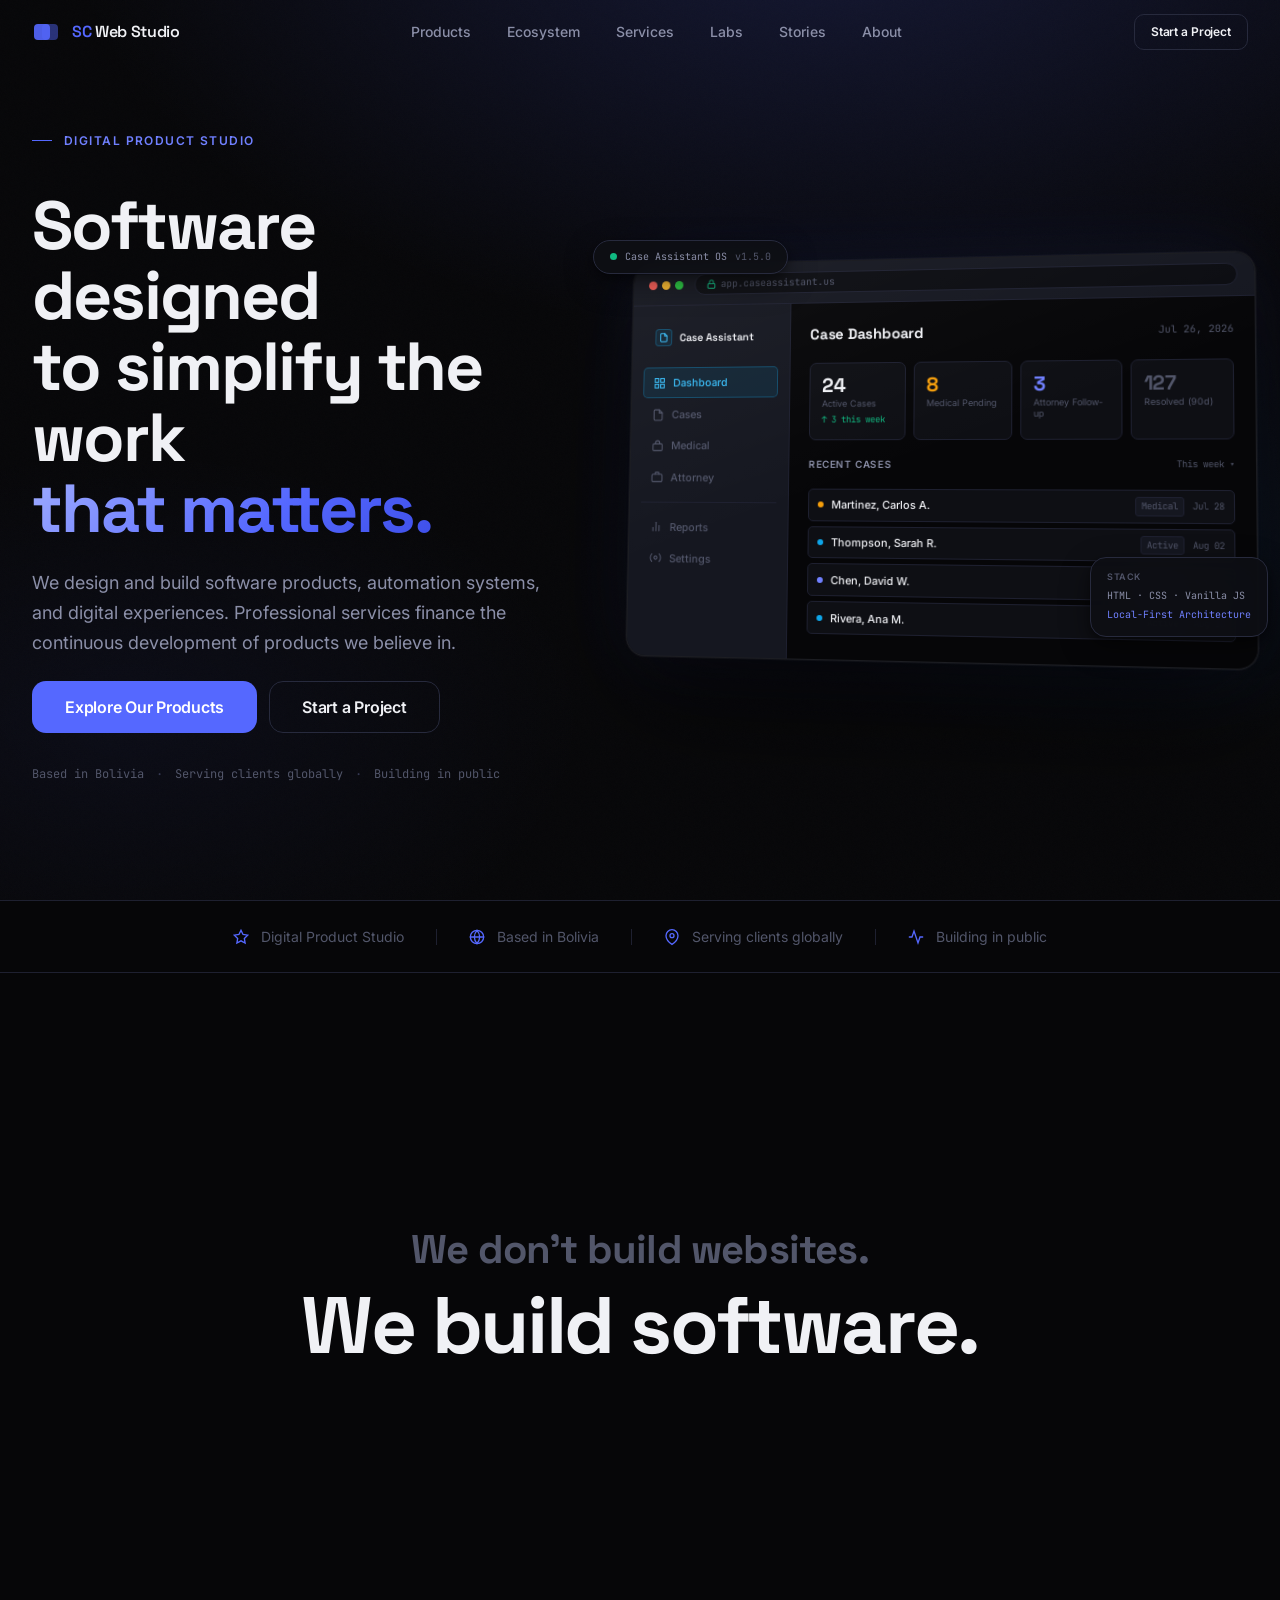
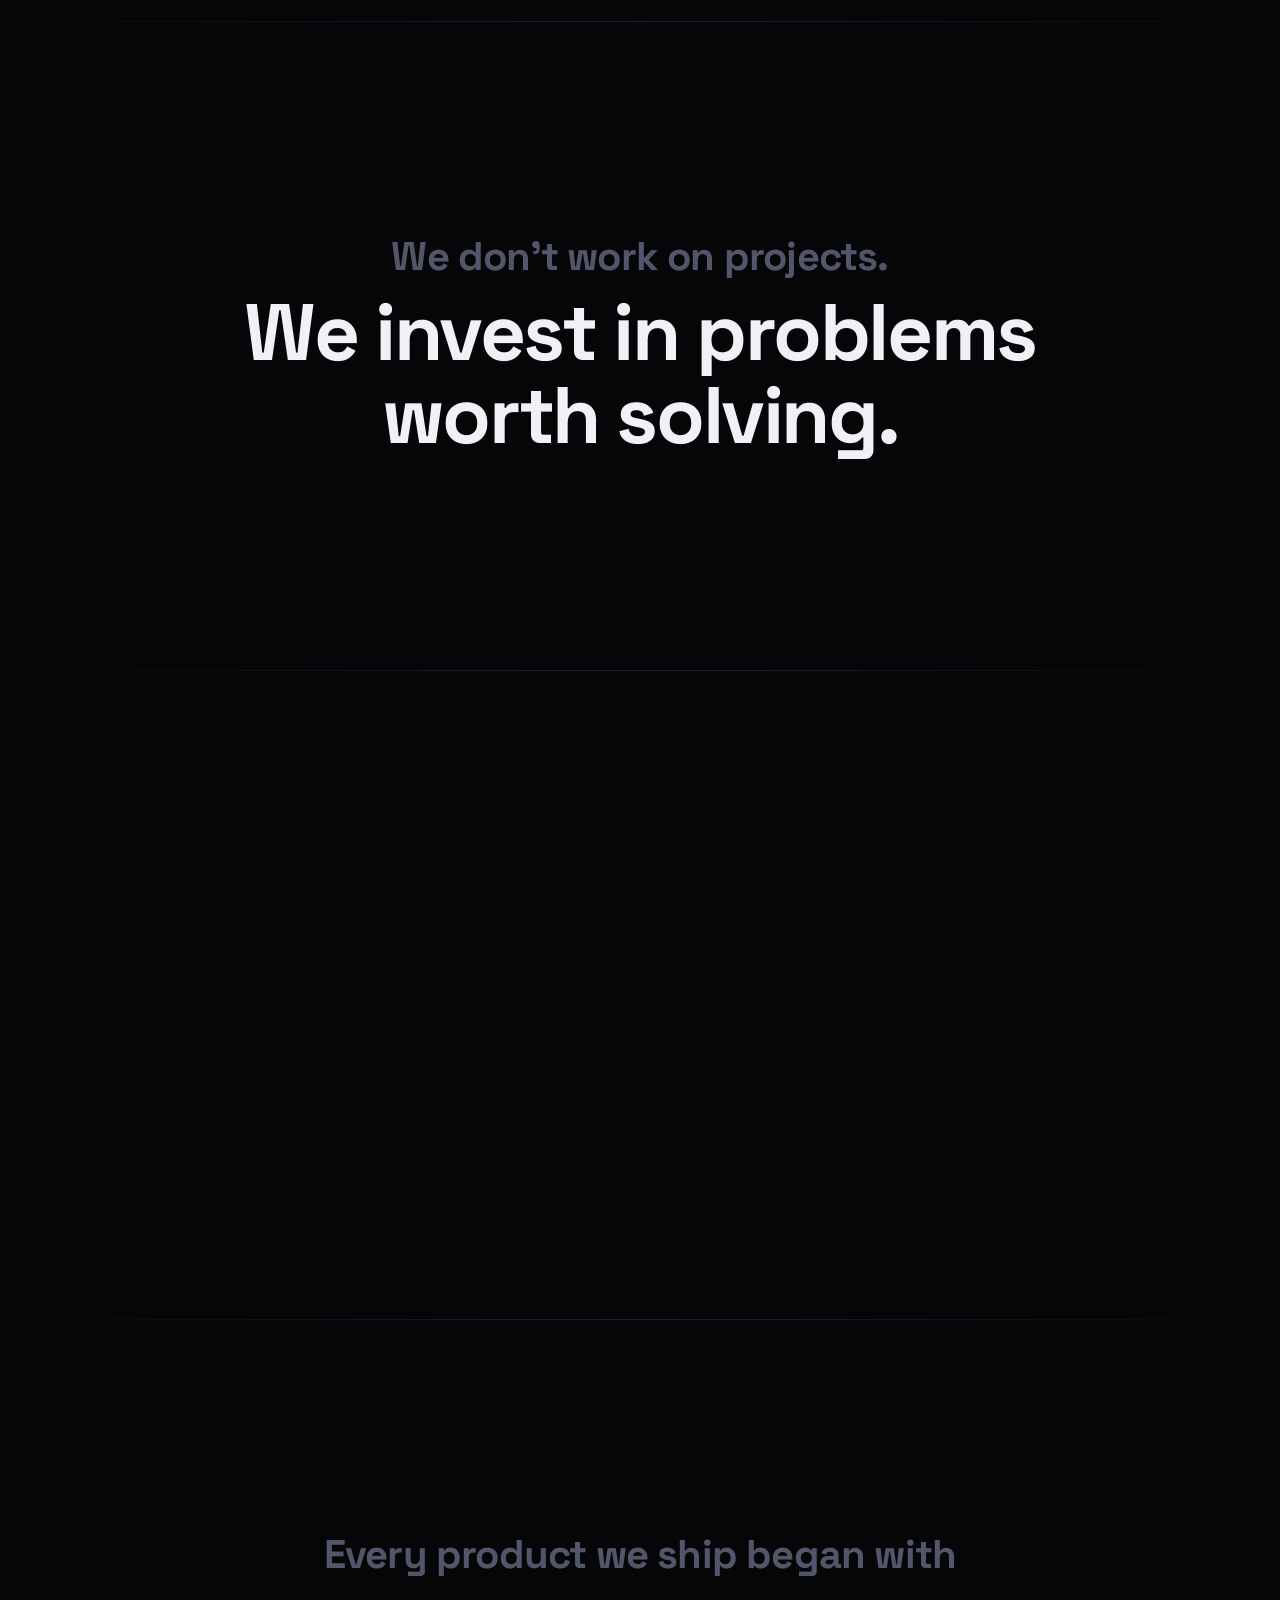
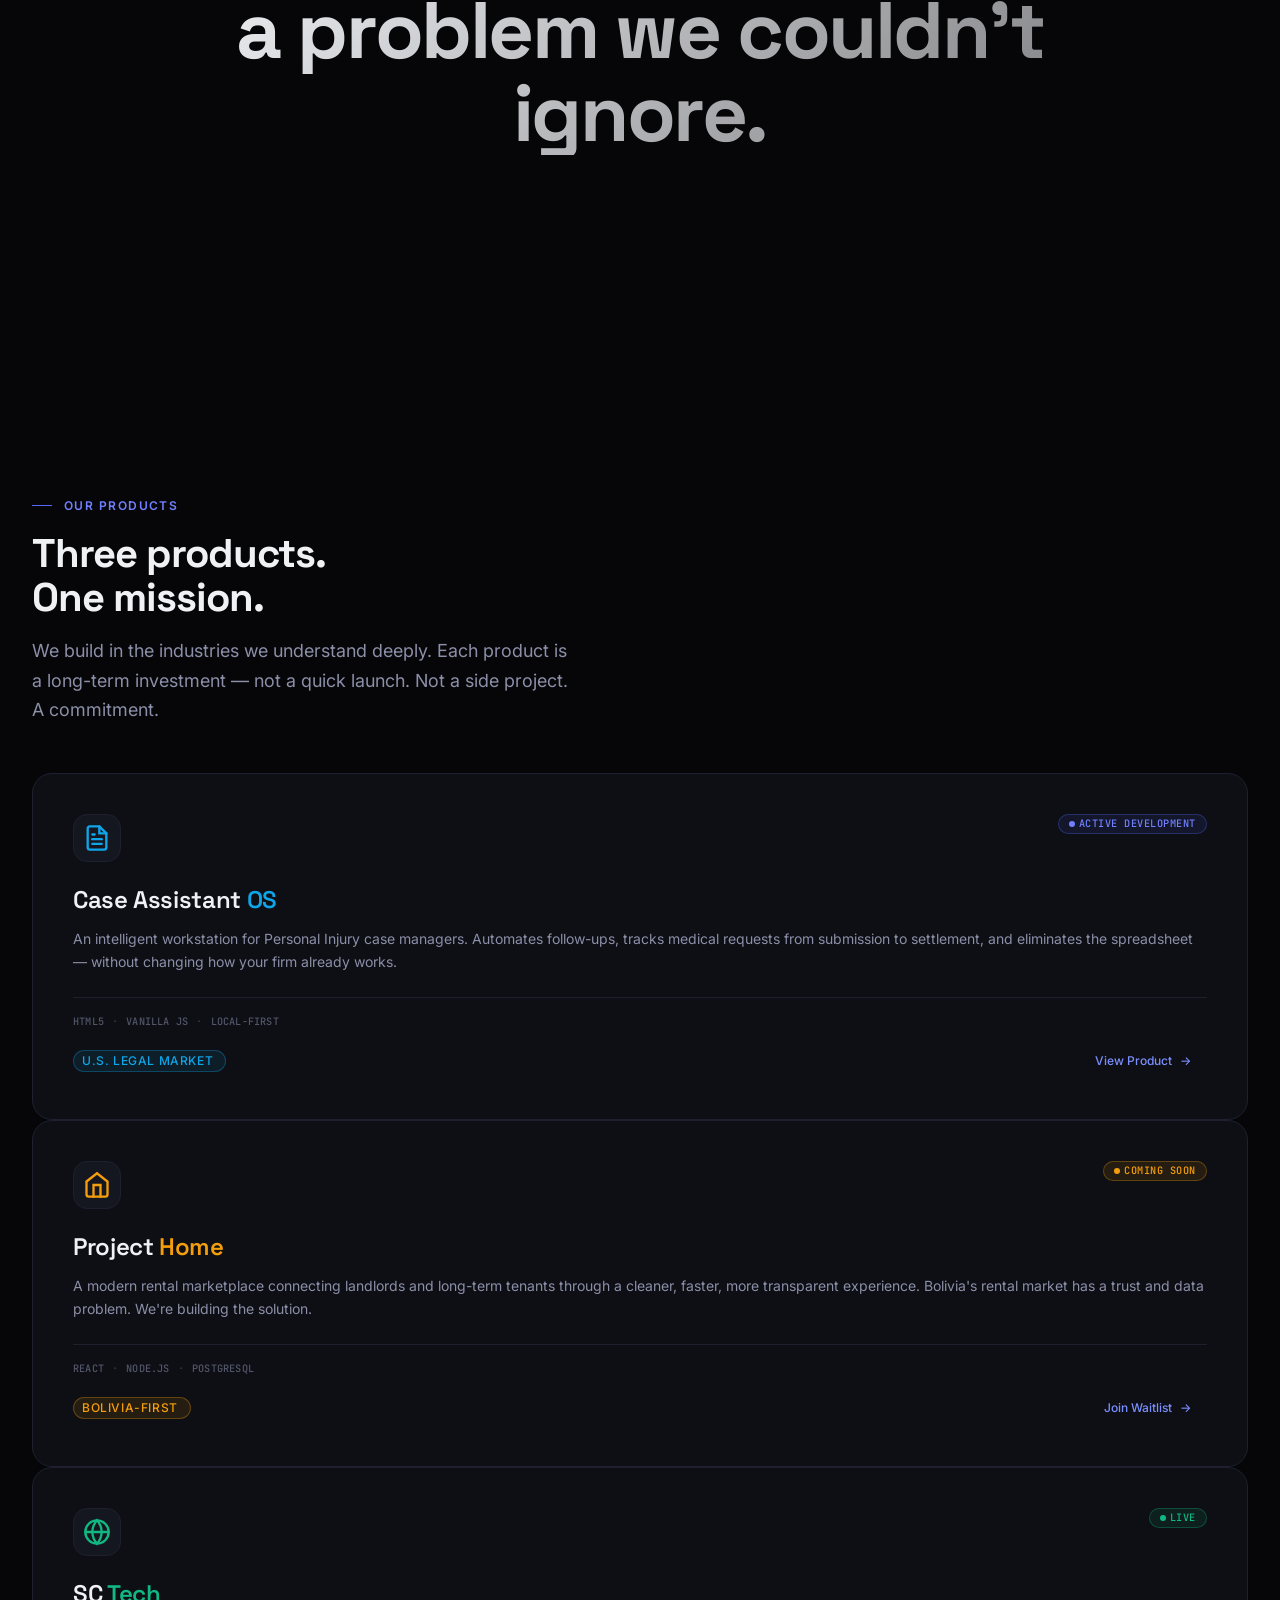
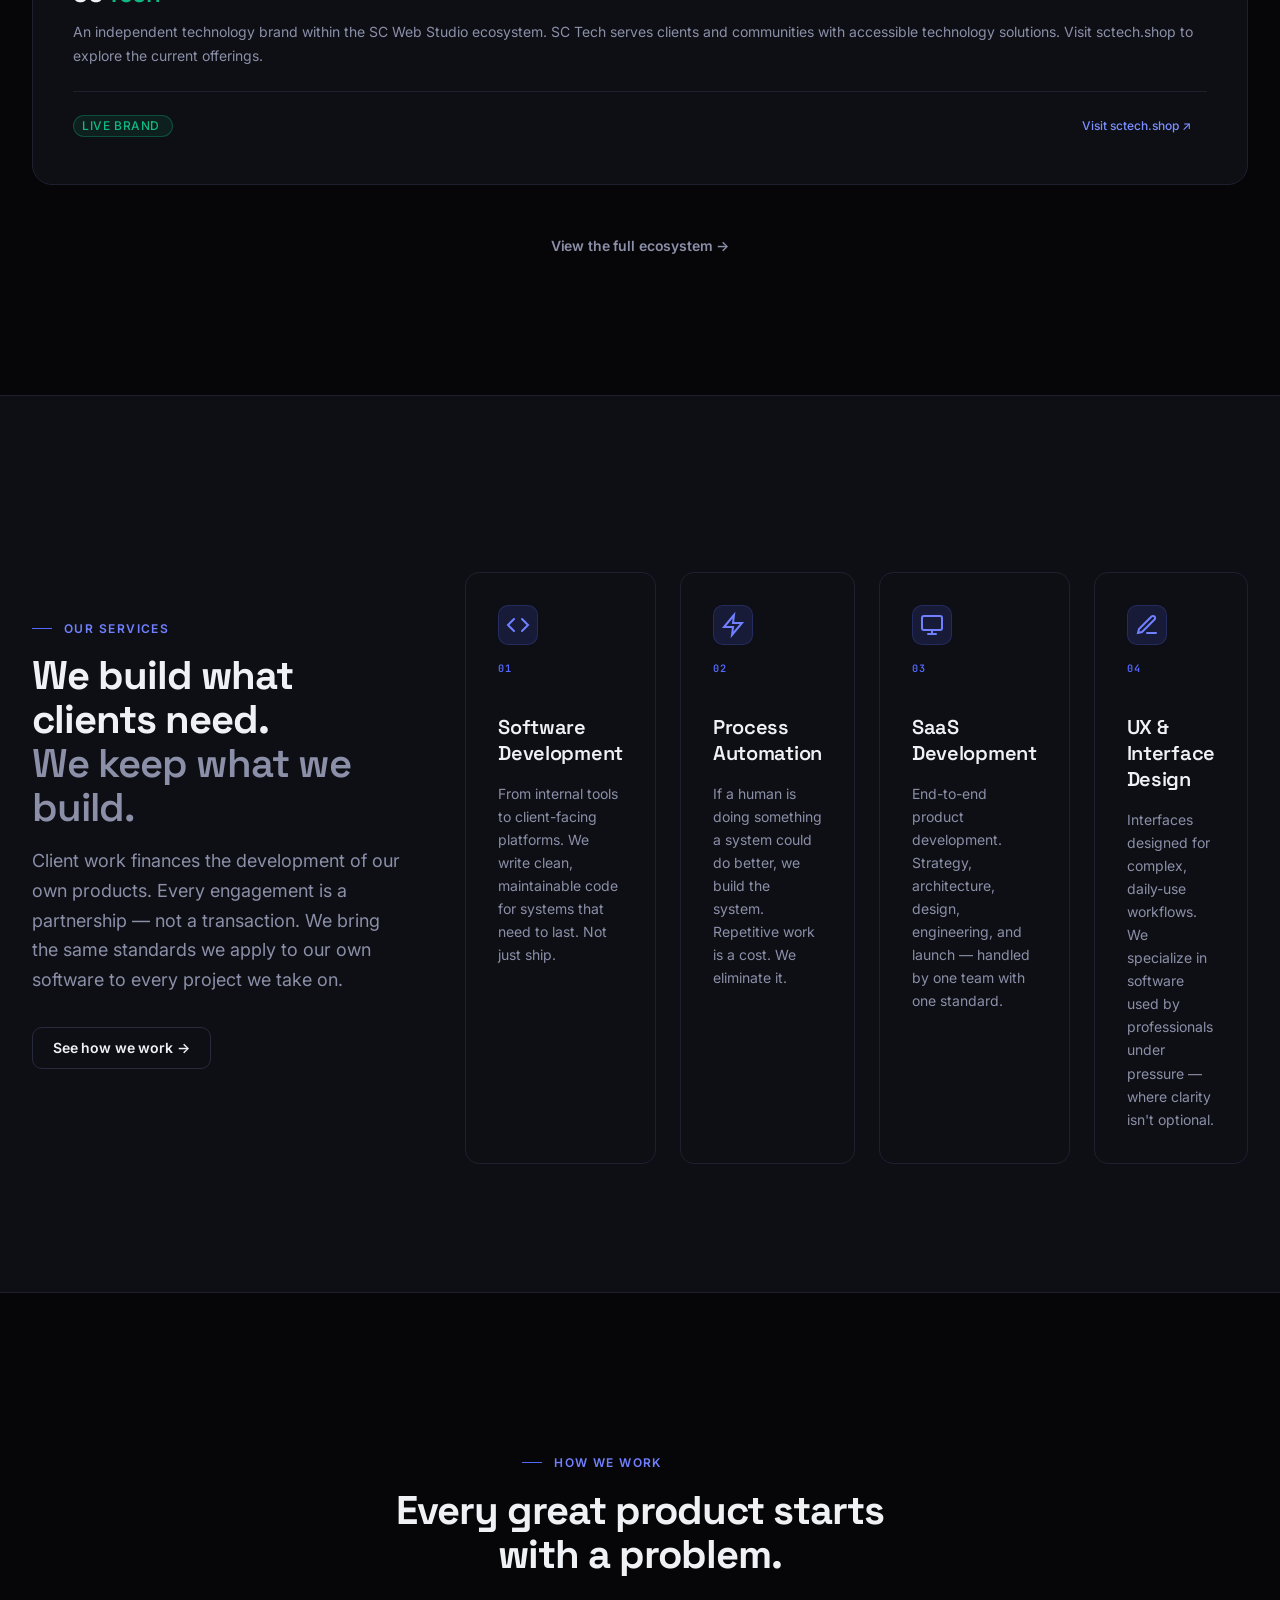
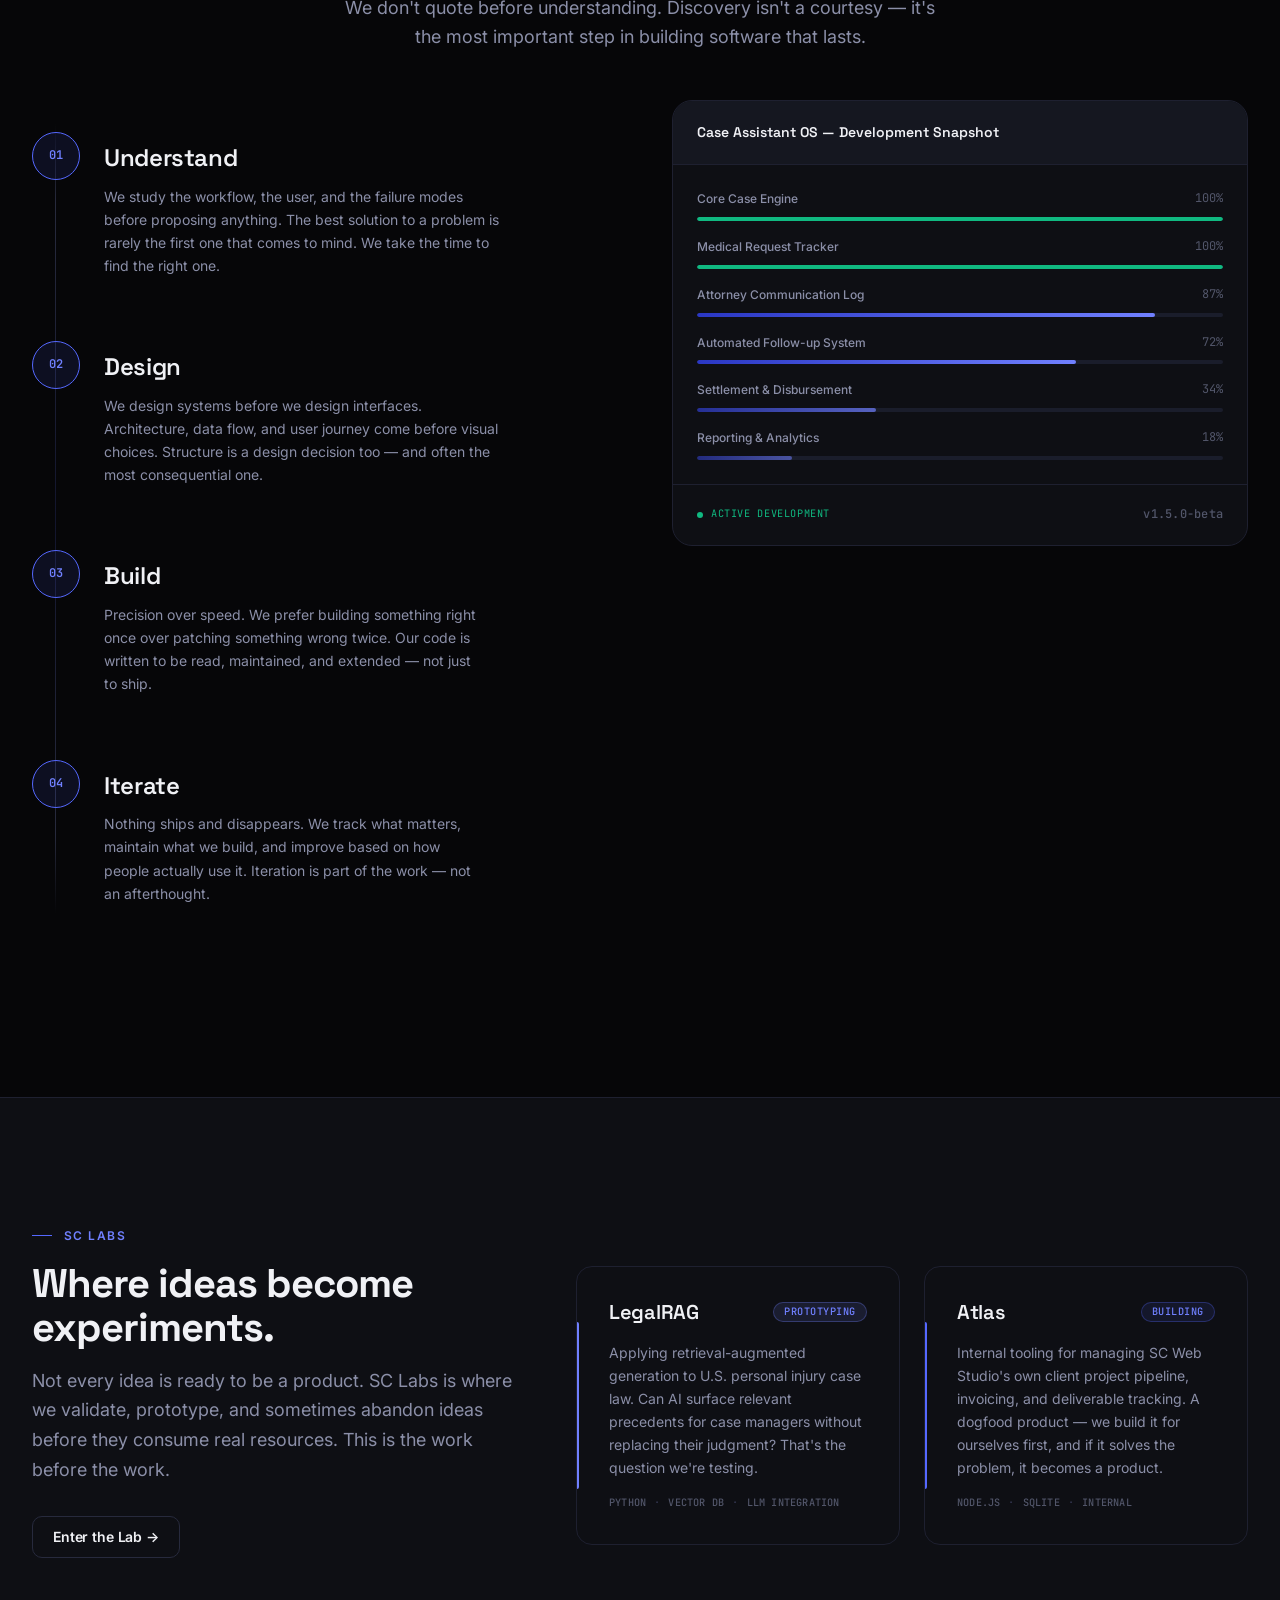
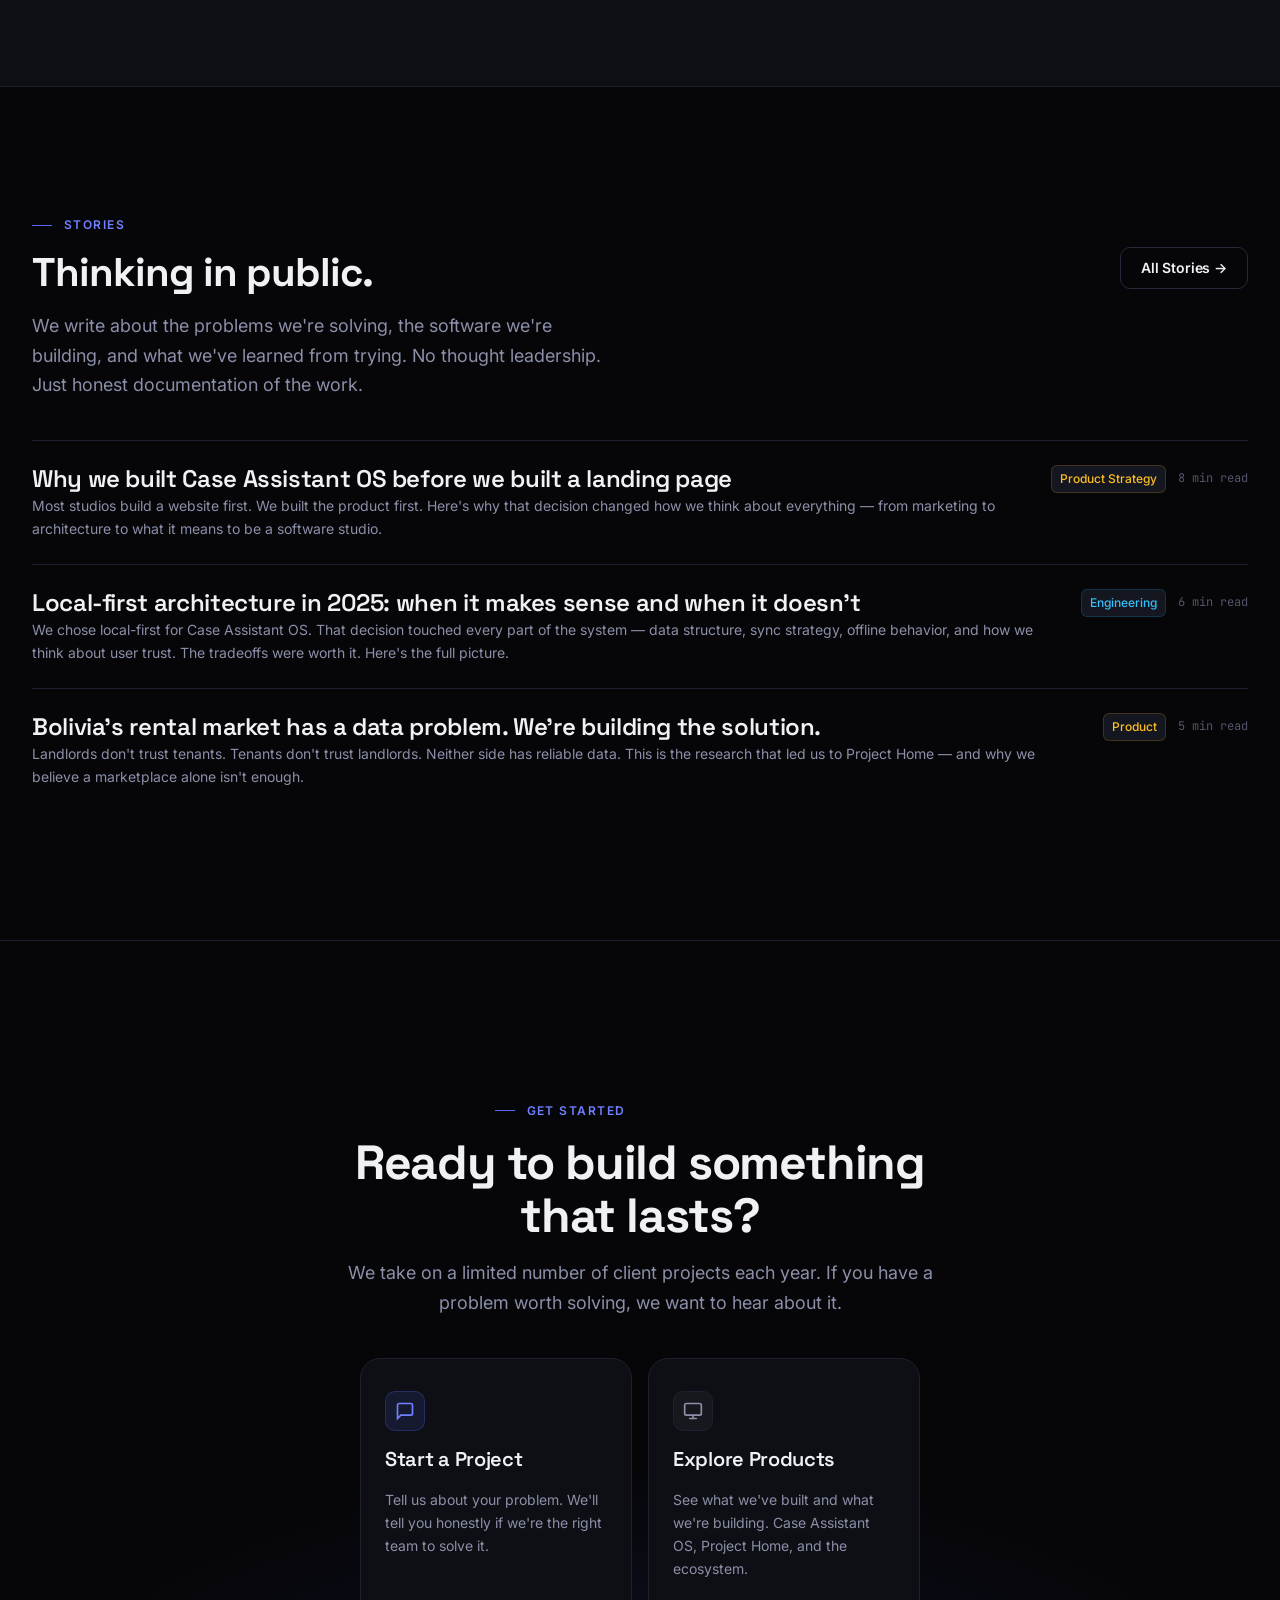
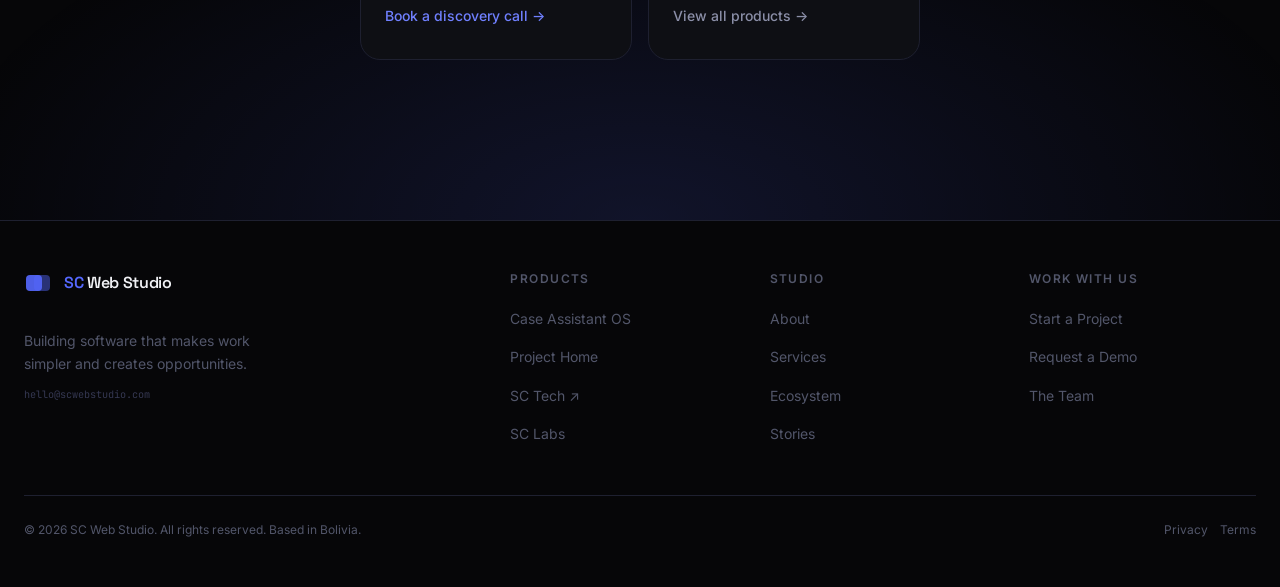
==== index.html @ ff3e18fb "Initial release candidate - SC Web Studio website" ====
<!DOCTYPE html>
<html lang="en">
<head>
  <meta charset="UTF-8">
  <meta name="viewport" content="width=device-width, initial-scale=1.0">

  <!-- ── Primary SEO ────────────────────────────────────────────────────── -->
  <title>SC Web Studio — Digital Product Studio</title>
  <meta name="description" content="SC Web Studio is a Digital Product Studio based in Bolivia. We design and build software products, SaaS tools, and automation systems — while developing our own products in the industries that matter most.">
  <meta name="keywords" content="digital product studio, software development, SaaS development, automation, Bolivia, Case Assistant OS, Project Home, SC Tech">
  <meta name="author" content="SC Web Studio">
  <meta name="robots" content="index, follow">
  <link rel="canonical" href="https://scwebstudio.com/">

  <!-- ── Open Graph ──────────────────────────────────────────────────────── -->
  <meta property="og:type"        content="website">
  <meta property="og:url"         content="https://scwebstudio.com/">
  <meta property="og:title"       content="SC Web Studio — Digital Product Studio">
  <meta property="og:description" content="We build software that makes work simpler and creates opportunities. Three products. One mission. An expanding ecosystem.">
  <meta property="og:site_name"   content="SC Web Studio">
  <meta property="og:locale"      content="en_US">
  <meta property="og:image"       content="https://scwebstudio.com/shared/assets/og/home.jpg">
  <meta property="og:image:width"  content="1200">
  <meta property="og:image:height" content="630">
  <meta property="og:image:alt"   content="SC Web Studio — Digital Product Studio">

  <!-- ── Twitter Card ───────────────────────────────────────────────────── -->
  <meta name="twitter:card"        content="summary_large_image">
  <meta name="twitter:site"        content="@scwebstudio">
  <meta name="twitter:title"       content="SC Web Studio — Digital Product Studio">
  <meta name="twitter:description" content="We build software that makes work simpler and creates opportunities.">
  <meta name="twitter:image"       content="https://scwebstudio.com/shared/assets/og/home.jpg">

  <!-- ── PWA / App Shell ────────────────────────────────────────────────── -->
  <meta name="theme-color"                       content="#060608">
  <meta name="apple-mobile-web-app-capable"      content="yes">
  <meta name="apple-mobile-web-app-status-bar-style" content="black-translucent">
  <meta name="apple-mobile-web-app-title"        content="SC Web Studio">
  <link rel="manifest"      href="/manifest.json">
  <link rel="icon"          type="image/svg+xml" href="/shared/assets/favicons/favicon.svg">
  <link rel="apple-touch-icon" href="/shared/assets/favicons/apple-touch-icon.png">

  <!-- ── Font preconnect ────────────────────────────────────────────────── -->
  <link rel="preconnect" href="https://fonts.googleapis.com">
  <link rel="preconnect" href="https://fonts.gstatic.com" crossorigin>

  <!-- ── Design System CSS (canonical import order) ─────────────────────── -->
  <link rel="stylesheet" href="shared/css/tokens.css">
  <link rel="stylesheet" href="shared/css/reset.css">
  <link rel="stylesheet" href="shared/css/typography.css">
  <link rel="stylesheet" href="shared/css/layout.css">
  <link rel="stylesheet" href="shared/css/utilities.css">
  <link rel="stylesheet" href="shared/css/components/nav.css">
  <link rel="stylesheet" href="shared/css/components/buttons.css">
  <link rel="stylesheet" href="shared/css/components/cards.css">
  <link rel="stylesheet" href="shared/css/components/badges.css">
  <link rel="stylesheet" href="shared/css/components/mockups.css">
  <link rel="stylesheet" href="shared/css/components/modals.css">
  <link rel="stylesheet" href="shared/css/components/forms.css">

  <!-- ── Page-Specific Styles ───────────────────────────────────────────── -->
  <style>
    /* ────────────────────────────────────────────────────────────────────
       HERO SECTION
    ──────────────────────────────────────────────────────────────────── */
    .hero-section {
      min-height: 100svh;
      display: flex;
      align-items: center;
      padding-top: 80px;
      padding-bottom: var(--space-16);
      position: relative;
      overflow: hidden;
      isolation: isolate;
    }

    /* Aurora background gradient */
    .hero-section::before {
      content: '';
      position: absolute;
      inset: 0;
      z-index: -2;
      background:
        radial-gradient(ellipse 100% 80% at 65% -10%, rgba(85, 104, 255, 0.18) 0%, transparent 60%),
        radial-gradient(ellipse 60% 50% at 10% 80%,  rgba(85, 104, 255, 0.06) 0%, transparent 60%),
        radial-gradient(ellipse 50% 40% at 90% 60%,  rgba(14, 165, 233, 0.05) 0%, transparent 60%);
    }

    /* Noise texture */
    .hero-section::after {
      content: '';
      position: absolute;
      inset: 0;
      z-index: -1;
      background-image: url("data:image/svg+xml,%3Csvg viewBox='0 0 256 256' xmlns='http://www.w3.org/2000/svg'%3E%3Cfilter id='n'%3E%3CfeTurbulence type='fractalNoise' baseFrequency='0.9' numOctaves='4' stitchTiles='stitch'/%3E%3C/filter%3E%3Crect width='100%25' height='100%25' filter='url(%23n)' opacity='1'/%3E%3C/svg%3E");
      background-size: 128px;
      opacity: 0.02;
      pointer-events: none;
    }

    .hero-layout {
      display: grid;
      grid-template-columns: 1fr;
      gap: var(--space-16);
      align-items: center;
    }

    @media (min-width: 1024px) {
      .hero-layout { grid-template-columns: 46fr 54fr; gap: var(--space-12); }
    }

    .hero-text {
      display: flex;
      flex-direction: column;
      gap: var(--space-6);
      position: relative;
      z-index: 1;
    }

    .hero-h1 {
      font-family: var(--font-display);
      font-size: clamp(2.4rem, 5.5vw + 0.5rem, 4.25rem);
      font-weight: var(--weight-bold);
      line-height: 1.04;
      letter-spacing: -0.03em;
      color: var(--text-primary);
    }

    .hero-h1-accent {
      background: linear-gradient(135deg, #A0ADFF 0%, var(--studio-500) 60%, #3D4EE8 100%);
      -webkit-background-clip: text;
      -webkit-text-fill-color: transparent;
      background-clip: text;
    }

    .hero-lead {
      font-size: clamp(var(--text-base), 1.5vw, var(--text-md));
      line-height: var(--leading-relaxed);
      color: var(--text-secondary);
      max-width: 48ch;
    }

    .hero-trust {
      display: flex;
      align-items: center;
      gap: var(--space-3);
      font-family: var(--font-mono);
      font-size: var(--text-xs);
      color: var(--text-tertiary);
      flex-wrap: wrap;
      padding-top: var(--space-2);
    }

    .hero-trust-sep {
      color: var(--border-strong);
    }

    /* ── Hero Mockup ─────────────────────────────────────────────────── */
    .hero-mockup-wrapper {
      position: relative;
      display: flex;
      align-items: center;
      justify-content: center;
    }

    @media (max-width: 1023px) {
      .hero-mockup-wrapper { display: none; }
    }

    .hero-mockup-frame {
      width: 100%;
      max-width: 660px;
      border: 1px solid rgba(255, 255, 255, 0.06);
      border-radius: var(--radius-2xl);
      overflow: hidden;
      background: var(--bg-surface);
      box-shadow:
        0 0 0 1px rgba(255, 255, 255, 0.04),
        0 40px 120px rgba(0, 0, 0, 0.7),
        0 0 80px rgba(85, 104, 255, 0.12);
      transform: perspective(1100px) rotateY(-7deg) rotateX(3deg);
      transition: transform var(--duration-slow) var(--ease-out);
      will-change: transform;
    }

    .hero-mockup-frame:hover {
      transform: perspective(1100px) rotateY(-3deg) rotateX(1.5deg);
    }

    .hero-mockup-glare {
      position: absolute;
      inset: 0;
      background: linear-gradient(160deg, rgba(255,255,255,0.045) 0%, transparent 50%);
      pointer-events: none;
      z-index: 2;
      border-radius: inherit;
    }

    /* Browser chrome bar */
    .hero-browser-bar {
      display: flex;
      align-items: center;
      gap: var(--space-3);
      padding: 10px var(--space-4);
      background: var(--bg-surface-raised);
      border-bottom: 1px solid var(--border-subtle);
      flex-shrink: 0;
    }

    .hero-dots {
      display: flex;
      gap: 5px;
      flex-shrink: 0;
    }

    .hero-dot {
      width: 9px;
      height: 9px;
      border-radius: 50%;
    }

    .hero-url-bar {
      flex: 1;
      height: 22px;
      background: rgba(6, 6, 8, 0.6);
      border: 1px solid var(--border-subtle);
      border-radius: var(--radius-full);
      display: flex;
      align-items: center;
      gap: 5px;
      padding-inline: var(--space-3);
    }

    .hero-url-lock {
      width: 10px;
      height: 10px;
      color: var(--color-success);
      flex-shrink: 0;
    }

    .hero-url-text {
      font-family: var(--font-mono);
      font-size: 10px;
      color: var(--text-tertiary);
    }

    /* Product UI inside the mockup */
    .hero-product-ui {
      display: grid;
      grid-template-columns: 168px 1fr;
      height: 360px;
      overflow: hidden;
    }

    /* Sidebar */
    .hero-sidebar {
      background: var(--bg-surface-raised);
      border-right: 1px solid var(--border-subtle);
      padding: var(--space-4) var(--space-3);
      display: flex;
      flex-direction: column;
      gap: 2px;
      overflow: hidden;
    }

    .hero-sb-brand {
      display: flex;
      align-items: center;
      gap: 8px;
      padding: var(--space-2) var(--space-3);
      margin-bottom: var(--space-3);
    }

    .hero-sb-mark {
      width: 18px;
      height: 18px;
      background: var(--legal-badge-bg);
      border: 1px solid var(--legal-badge-border);
      border-radius: 4px;
      display: flex;
      align-items: center;
      justify-content: center;
      flex-shrink: 0;
    }

    .hero-sb-brand-text {
      font-family: var(--font-display);
      font-size: 11px;
      font-weight: 600;
      color: var(--text-primary);
    }

    .hero-sb-item {
      display: flex;
      align-items: center;
      gap: 8px;
      padding: 6px 10px;
      border-radius: 5px;
      font-size: 11px;
      font-family: var(--font-ui);
      font-weight: 500;
      color: var(--text-tertiary);
    }

    .hero-sb-item.is-active {
      background: var(--legal-badge-bg);
      color: var(--legal-400);
      border: 1px solid var(--legal-badge-border);
    }

    .hero-sb-item svg {
      width: 13px;
      height: 13px;
      flex-shrink: 0;
    }

    .hero-sb-divider {
      height: 1px;
      background: var(--border-subtle);
      margin-block: var(--space-2);
    }

    /* Main content */
    .hero-main {
      background: var(--bg-page);
      padding: var(--space-5);
      display: flex;
      flex-direction: column;
      gap: var(--space-4);
      overflow: hidden;
    }

    .hero-main-header {
      display: flex;
      align-items: center;
      justify-content: space-between;
    }

    .hero-main-title {
      font-family: var(--font-display);
      font-size: 15px;
      font-weight: 700;
      color: var(--text-primary);
      letter-spacing: -0.015em;
    }

    .hero-main-date {
      font-family: var(--font-mono);
      font-size: 10px;
      color: var(--text-tertiary);
    }

    .hero-kpi-grid {
      display: grid;
      grid-template-columns: repeat(4, 1fr);
      gap: var(--space-2);
    }

    .hero-kpi {
      background: var(--bg-surface);
      border: 1px solid var(--border-subtle);
      border-radius: 7px;
      padding: var(--space-3) var(--space-3);
    }

    .hero-kpi-val {
      font-family: var(--font-display);
      font-size: 20px;
      font-weight: 700;
      color: var(--text-primary);
      line-height: 1;
      letter-spacing: -0.02em;
    }

    .hero-kpi-lbl {
      font-size: 9px;
      color: var(--text-tertiary);
      font-family: var(--font-ui);
      margin-top: 3px;
      line-height: 1.3;
    }

    .hero-kpi-trend {
      font-family: var(--font-mono);
      font-size: 9px;
      color: var(--color-success);
      margin-top: 4px;
    }

    .hero-cases-hdr {
      display: flex;
      align-items: center;
      justify-content: space-between;
    }

    .hero-cases-lbl {
      font-size: 10px;
      font-weight: 600;
      font-family: var(--font-ui);
      color: var(--text-secondary);
      text-transform: uppercase;
      letter-spacing: 0.06em;
    }

    .hero-cases-filter {
      font-family: var(--font-mono);
      font-size: 9px;
      color: var(--text-tertiary);
    }

    .hero-cases-list {
      display: flex;
      flex-direction: column;
      gap: 5px;
    }

    .hero-case-row {
      display: flex;
      align-items: center;
      gap: var(--space-2);
      padding: 6px 9px;
      border-radius: 5px;
      background: var(--bg-surface);
      border: 1px solid var(--border-subtle);
    }

    .hcr-dot {
      width: 6px;
      height: 6px;
      border-radius: 50%;
      flex-shrink: 0;
    }

    .hcr-dot-active   { background: var(--legal-500); }
    .hcr-dot-medical  { background: var(--color-warning); }
    .hcr-dot-attorney { background: var(--studio-400); }
    .hcr-dot-done     { background: var(--color-success); }

    .hcr-name {
      font-size: 11px;
      font-weight: 500;
      color: var(--text-primary);
      font-family: var(--font-ui);
      flex: 1;
      overflow: hidden;
      text-overflow: ellipsis;
      white-space: nowrap;
    }

    .hcr-tag {
      font-family: var(--font-mono);
      font-size: 9px;
      color: var(--text-tertiary);
      background: var(--bg-surface-raised);
      border: 1px solid var(--border-subtle);
      border-radius: 3px;
      padding: 1px 5px;
      white-space: nowrap;
    }

    .hcr-date {
      font-family: var(--font-mono);
      font-size: 9px;
      color: var(--text-tertiary);
      white-space: nowrap;
    }

    /* Floating accent cards around mockup */
    .hero-float-card {
      position: absolute;
      pointer-events: none;
      z-index: 3;
    }

    .hero-float-1 {
      top: -16px;
      left: -24px;
      animation: hf1 7s ease-in-out infinite;
    }

    .hero-float-2 {
      bottom: 24px;
      right: -20px;
      animation: hf2 9s ease-in-out infinite 1.5s;
    }

    @keyframes hf1 {
      0%,100% { transform: translateY(0px) rotate(-1deg); }
      50%      { transform: translateY(-8px) rotate(0deg); }
    }

    @keyframes hf2 {
      0%,100% { transform: translateY(0px) rotate(1deg); }
      50%      { transform: translateY(7px) rotate(0deg); }
    }

    .hero-accent-pill {
      background: rgba(14, 15, 20, 0.88);
      backdrop-filter: blur(16px);
      -webkit-backdrop-filter: blur(16px);
      border: 1px solid var(--border-default);
      border-radius: var(--radius-full);
      padding: var(--space-2) var(--space-4);
      display: flex;
      align-items: center;
      gap: var(--space-2);
      white-space: nowrap;
      box-shadow: var(--shadow-lg);
    }

    .hero-accent-box {
      background: rgba(14, 15, 20, 0.92);
      backdrop-filter: blur(16px);
      -webkit-backdrop-filter: blur(16px);
      border: 1px solid var(--border-default);
      border-radius: var(--radius-xl);
      padding: var(--space-3) var(--space-4);
      display: flex;
      flex-direction: column;
      gap: 3px;
      box-shadow: var(--shadow-lg);
    }

    @media (prefers-reduced-motion: reduce) {
      .hero-float-card { animation: none; }
      .hero-mockup-frame { transform: none; }
      .hero-mockup-frame:hover { transform: none; }
    }

    /* ────────────────────────────────────────────────────────────────────
       IDENTITY STRIP
    ──────────────────────────────────────────────────────────────────── */
    .identity-strip {
      border-top: 1px solid var(--border-subtle);
      border-bottom: 1px solid var(--border-subtle);
      padding-block: var(--space-6);
    }

    .identity-strip-inner {
      display: flex;
      align-items: center;
      justify-content: center;
      gap: var(--space-8);
      flex-wrap: wrap;
    }

    .identity-item {
      display: flex;
      align-items: center;
      gap: var(--space-3);
      font-size: var(--text-sm);
      color: var(--text-tertiary);
      font-family: var(--font-ui);
      white-space: nowrap;
    }

    .identity-item svg {
      width: 16px;
      height: 16px;
      color: var(--studio-500);
      flex-shrink: 0;
    }

    .identity-sep {
      width: 1px;
      height: 16px;
      background: var(--border-subtle);
      flex-shrink: 0;
    }

    /* ────────────────────────────────────────────────────────────────────
       MANIFESTO SECTION
    ──────────────────────────────────────────────────────────────────── */
    .manifesto-wrap {
      background: var(--bg-page);
    }

    .manifesto-statement {
      min-height: 72vh;
      display: flex;
      flex-direction: column;
      align-items: center;
      justify-content: center;
      text-align: center;
      padding: var(--space-16) var(--space-6);
      opacity: 0;
      transform: translateY(36px);
      transition:
        opacity 900ms var(--ease-out),
        transform 900ms var(--ease-out);
    }

    .manifesto-statement.is-visible {
      opacity: 1;
      transform: translateY(0);
    }

    .manifesto-pre {
      font-family: var(--font-display);
      font-size: clamp(1.25rem, 3.5vw, 2.5rem);
      font-weight: var(--weight-bold);
      line-height: 1.1;
      letter-spacing: -0.02em;
      color: var(--text-tertiary);
    }

    .manifesto-main {
      font-family: var(--font-display);
      font-size: clamp(2rem, 6.5vw, 5rem);
      font-weight: var(--weight-bold);
      line-height: 1.04;
      letter-spacing: -0.03em;
      color: var(--text-primary);
      margin-top: var(--space-3);
      max-width: 18ch;
    }

    .manifesto-single {
      font-family: var(--font-display);
      font-size: clamp(1.6rem, 5vw, 3.75rem);
      font-weight: var(--weight-bold);
      line-height: 1.08;
      letter-spacing: -0.025em;
      color: var(--text-secondary);
      max-width: 24ch;
    }

    .manifesto-final .manifesto-main {
      background: linear-gradient(135deg, #F0F1F5 0%, rgba(240,241,245,0.5) 100%);
      -webkit-background-clip: text;
      -webkit-text-fill-color: transparent;
      background-clip: text;
    }

    .manifesto-divider {
      height: 1px;
      background: linear-gradient(90deg, transparent, var(--border-subtle), transparent);
    }

    /* ────────────────────────────────────────────────────────────────────
       SECTION HEADERS (reusable pattern)
    ──────────────────────────────────────────────────────────────────── */
    .sh-label {
      font-family: var(--font-ui);
      font-size: var(--text-xs);
      font-weight: var(--weight-semibold);
      letter-spacing: var(--tracking-widest);
      text-transform: uppercase;
      color: var(--studio-400);
      display: flex;
      align-items: center;
      gap: var(--space-3);
      margin-bottom: var(--space-4);
    }

    .sh-label::before {
      content: '';
      display: inline-block;
      width: 20px;
      height: 1px;
      background: var(--studio-500);
    }

    .sh-heading {
      font-family: var(--font-display);
      font-size: clamp(1.75rem, 4vw + 0.5rem, 2.5rem);
      font-weight: var(--weight-bold);
      letter-spacing: -0.025em;
      line-height: 1.1;
      color: var(--text-primary);
      margin-bottom: var(--space-4);
    }

    .sh-lead {
      font-size: var(--text-md);
      color: var(--text-secondary);
      line-height: var(--leading-relaxed);
      max-width: 54ch;
    }

    /* ────────────────────────────────────────────────────────────────────
       SERVICES SECTION
    ──────────────────────────────────────────────────────────────────── */
    .services-grid {
      display: grid;
      grid-template-columns: 1fr;
      gap: var(--space-5);
      margin-top: var(--space-12);
    }

    @media (min-width: 640px) {
      .services-grid { grid-template-columns: repeat(2, 1fr); }
    }

    @media (min-width: 1024px) {
      .services-grid { grid-template-columns: repeat(4, 1fr); gap: var(--space-6); }
    }

    /* Service number accent */
    .service-num {
      font-family: var(--font-mono);
      font-size: var(--text-2xs);
      font-weight: var(--weight-semibold);
      color: var(--studio-500);
      letter-spacing: 0.08em;
      margin-bottom: var(--space-5);
      display: block;
    }

    /* ────────────────────────────────────────────────────────────────────
       HOW WE WORK — PIPELINE
    ──────────────────────────────────────────────────────────────────── */
    .pipeline-layout {
      display: grid;
      grid-template-columns: 1fr;
      gap: var(--space-16);
      align-items: start;
      margin-top: var(--space-12);
    }

    @media (min-width: 1024px) {
      .pipeline-layout { grid-template-columns: 1fr 1fr; }
    }

    .pipeline {
      position: relative;
      display: flex;
      flex-direction: column;
    }

    .pipeline::before {
      content: '';
      position: absolute;
      left: 23px;
      top: 24px;
      bottom: 24px;
      width: 1px;
      background: linear-gradient(
        to bottom,
        transparent,
        var(--border-default) 10%,
        var(--studio-glow) 50%,
        var(--border-default) 90%,
        transparent
      );
    }

    .pipeline-step {
      display: grid;
      grid-template-columns: 48px 1fr;
      gap: var(--space-6);
      padding-block: var(--space-8);
      position: relative;
      opacity: 0;
      transform: translateX(-16px);
      transition:
        opacity var(--duration-slow) var(--ease-out),
        transform var(--duration-slow) var(--ease-out);
    }

    .pipeline-step.is-active {
      opacity: 1;
      transform: translateX(0);
    }

    .pipeline-num {
      width: 48px;
      height: 48px;
      border-radius: 50%;
      border: 1px solid var(--border-default);
      background: var(--bg-surface);
      display: flex;
      align-items: center;
      justify-content: center;
      font-family: var(--font-mono);
      font-size: var(--text-xs);
      font-weight: var(--weight-semibold);
      color: var(--text-tertiary);
      flex-shrink: 0;
      z-index: 1;
      position: relative;
      transition:
        background var(--duration-slow) var(--ease-out),
        border-color var(--duration-slow) var(--ease-out),
        color var(--duration-slow) var(--ease-out);
    }

    .pipeline-step.is-active .pipeline-num {
      background: rgba(85, 104, 255, 0.1);
      border-color: var(--studio-500);
      color: var(--studio-400);
    }

    .pipeline-body {
      padding-top: var(--space-3);
    }

    .pipeline-title {
      font-family: var(--font-display);
      font-size: var(--text-xl);
      font-weight: var(--weight-semibold);
      color: var(--text-primary);
      letter-spacing: -0.015em;
      margin-bottom: var(--space-3);
      line-height: var(--leading-snug);
    }

    .pipeline-desc {
      font-size: var(--text-sm);
      color: var(--text-secondary);
      line-height: var(--leading-relaxed);
      max-width: 44ch;
    }

    /* Pipeline visual panel */
    .pipeline-visual {
      position: sticky;
      top: 100px;
      background: var(--bg-surface);
      border: 1px solid var(--border-subtle);
      border-radius: var(--radius-2xl);
      overflow: hidden;
    }

    .pipeline-visual-header {
      padding: var(--space-5) var(--space-6);
      border-bottom: 1px solid var(--border-subtle);
      background: var(--bg-surface-raised);
      font-family: var(--font-display);
      font-size: var(--text-sm);
      font-weight: var(--weight-semibold);
      color: var(--text-primary);
    }

    .pipeline-phases {
      padding: var(--space-6);
      display: flex;
      flex-direction: column;
      gap: var(--space-4);
    }

    .phase-bar {
      display: flex;
      flex-direction: column;
      gap: var(--space-2);
    }

    .phase-bar-header {
      display: flex;
      justify-content: space-between;
      align-items: center;
    }

    .phase-bar-label {
      font-size: var(--text-xs);
      font-weight: var(--weight-medium);
      color: var(--text-secondary);
      font-family: var(--font-ui);
    }

    .phase-bar-pct {
      font-family: var(--font-mono);
      font-size: var(--text-xs);
      color: var(--text-tertiary);
    }

    .phase-bar-track {
      height: 4px;
      background: var(--bg-surface-overlay);
      border-radius: var(--radius-full);
      overflow: hidden;
    }

    .phase-bar-fill {
      height: 100%;
      border-radius: var(--radius-full);
      background: linear-gradient(90deg, var(--studio-700), var(--studio-400));
      transition: width 1s var(--ease-out);
    }

    .pipeline-visual-footer {
      padding: var(--space-5) var(--space-6);
      border-top: 1px solid var(--border-subtle);
      display: flex;
      align-items: center;
      justify-content: space-between;
    }

    .pipeline-visual-status {
      font-family: var(--font-mono);
      font-size: var(--text-2xs);
      color: var(--color-success);
      display: flex;
      align-items: center;
      gap: var(--space-2);
      text-transform: uppercase;
      letter-spacing: 0.06em;
    }

    .pipeline-visual-status::before {
      content: '';
      width: 6px;
      height: 6px;
      border-radius: 50%;
      background: var(--color-success);
      animation: pulse-dot 2s ease-in-out infinite;
    }

    @keyframes pulse-dot {
      0%,100% { opacity: 1; }
      50%      { opacity: 0.4; }
    }

    @media (prefers-reduced-motion: reduce) {
      .pipeline-visual-status::before { animation: none; }
      @keyframes pulse-dot {}
    }

    /* ────────────────────────────────────────────────────────────────────
       LABS TEASER
    ──────────────────────────────────────────────────────────────────── */
    .labs-grid {
      display: grid;
      grid-template-columns: 1fr;
      gap: var(--space-6);
      margin-top: var(--space-10);
    }

    @media (min-width: 768px) {
      .labs-grid { grid-template-columns: repeat(2, 1fr); }
    }

    /* ────────────────────────────────────────────────────────────────────
       STORIES TEASER
    ──────────────────────────────────────────────────────────────────── */
    .stories-list {
      margin-top: var(--space-10);
      border-top: 1px solid var(--border-subtle);
    }

    /* ────────────────────────────────────────────────────────────────────
       FINAL CTA
    ──────────────────────────────────────────────────────────────────── */
    .final-cta-section {
      position: relative;
      overflow: hidden;
      text-align: center;
      isolation: isolate;
    }

    .final-cta-section::before {
      content: '';
      position: absolute;
      inset: 0;
      z-index: -1;
      background:
        radial-gradient(ellipse 80% 60% at 50% 100%, rgba(85,104,255,0.14) 0%, transparent 70%);
    }

    .final-cta-paths {
      display: grid;
      grid-template-columns: 1fr;
      gap: var(--space-4);
      max-width: 560px;
      margin-inline: auto;
      margin-top: var(--space-10);
    }

    @media (min-width: 560px) {
      .final-cta-paths { grid-template-columns: 1fr 1fr; }
    }

    .cta-path {
      background: var(--bg-surface);
      border: 1px solid var(--border-subtle);
      border-radius: var(--radius-2xl);
      padding: var(--space-8) var(--space-6);
      display: flex;
      flex-direction: column;
      align-items: flex-start;
      gap: var(--space-3);
      text-decoration: none;
      text-align: left;
      transition:
        border-color var(--duration-base) var(--ease-out),
        transform var(--duration-slow) var(--ease-spring),
        box-shadow var(--duration-slow) var(--ease-out);
    }

    .cta-path:hover {
      border-color: var(--border-default);
      transform: translateY(-4px);
      box-shadow: var(--shadow-card-hover);
    }

    .cta-path-icon {
      width: 40px;
      height: 40px;
      border-radius: var(--radius-md);
      display: flex;
      align-items: center;
      justify-content: center;
    }

    .cta-path-icon-primary {
      background: rgba(85, 104, 255, 0.12);
      border: 1px solid rgba(85, 104, 255, 0.25);
    }

    .cta-path-icon svg { width: 20px; height: 20px; color: var(--studio-400); }

    .cta-path-label {
      font-family: var(--font-display);
      font-size: var(--text-lg);
      font-weight: var(--weight-semibold);
      color: var(--text-primary);
      letter-spacing: -0.015em;
    }

    .cta-path-desc {
      font-size: var(--text-sm);
      color: var(--text-secondary);
      line-height: var(--leading-relaxed);
      max-width: none;
    }

    .cta-path-arrow {
      display: flex;
      align-items: center;
      gap: var(--space-2);
      font-size: var(--text-sm);
      font-weight: var(--weight-medium);
      color: var(--studio-400);
      margin-top: auto;
      padding-top: var(--space-3);
      transition: gap var(--duration-fast) var(--ease-out);
    }

    .cta-path:hover .cta-path-arrow { gap: var(--space-3); }
  </style>

  <!-- ── Structured Data ─────────────────────────────────────────────────── -->
  <script type="application/ld+json">
  {
    "@context": "https://schema.org",
    "@graph": [
      {
        "@type": "Organization",
        "@id": "https://scwebstudio.com/#organization",
        "name": "SC Web Studio",
        "alternateName": "SC Web Studio Digital Product Studio",
        "url": "https://scwebstudio.com",
        "description": "SC Web Studio is a Digital Product Studio based in Bolivia. We build software products, SaaS tools, automation systems, and digital experiences.",
        "foundingDate": "2020",
        "address": {
          "@type": "PostalAddress",
          "addressCountry": "BO"
        },
        "contactPoint": {
          "@type": "ContactPoint",
          "contactType": "business inquiries",
          "email": "hello@scwebstudio.com",
          "availableLanguage": ["English", "Spanish"]
        }
      },
      {
        "@type": "WebSite",
        "@id": "https://scwebstudio.com/#website",
        "url": "https://scwebstudio.com",
        "name": "SC Web Studio",
        "publisher": { "@id": "https://scwebstudio.com/#organization" }
      },
      {
        "@type": "WebPage",
        "@id": "https://scwebstudio.com/#webpage",
        "url": "https://scwebstudio.com",
        "name": "SC Web Studio — Digital Product Studio",
        "description": "We design and build software products, automation systems, and digital experiences that make work simpler.",
        "isPartOf": { "@id": "https://scwebstudio.com/#website" },
        "about": { "@id": "https://scwebstudio.com/#organization" },
        "inLanguage": "en-US"
      }
    ]
  }
  </script>
</head>

<body class="page-wrapper" data-base-path="">

  <!-- Accessibility skip link -->
  <a href="#main-content" class="skip-link">Skip to main content</a>

  <!-- Scroll progress bar -->
  <div class="scroll-progress" id="scroll-progress" aria-hidden="true"></div>

  <!-- Shell: nav + footer injected by shell.js -->
  <div id="sc-header"></div>
  <script src="shared/js/core/shell.js" data-base=""></script>


  <!-- ════════════════════════════════════════════════════════════════════════
       MAIN CONTENT
  ════════════════════════════════════════════════════════════════════════ -->
  <main id="main-content" class="page-content">


    <!-- ════════════════════════════════════════
         §1 — HERO
    ═════════════════════════════════════════ -->
    <section class="hero-section" aria-labelledby="hero-heading">
      <div class="container">
        <div class="hero-layout">

          <!-- Left column: Text -->
          <div class="hero-text">

            <p class="sh-label reveal reveal-fade" id="hero-eyebrow">
              Digital Product Studio
            </p>

            <h1 class="hero-h1 reveal" id="hero-heading">
              Software designed<br>
              to simplify the work<br>
              <span class="hero-h1-accent">that matters.</span>
            </h1>

            <p class="hero-lead reveal">
              We design and build software products, automation systems, and
              digital experiences. Professional services finance the continuous
              development of products we believe in.
            </p>

            <div class="btn-group reveal">
              <a href="products/" class="btn btn-primary btn-lg" id="hero-cta-products">
                Explore Our Products
              </a>
              <a href="contact/" class="btn btn-secondary btn-lg" id="hero-cta-project">
                Start a Project
              </a>
            </div>

            <div class="hero-trust reveal reveal-fade">
              <span>Based in Bolivia</span>
              <span class="hero-trust-sep">·</span>
              <span>Serving clients globally</span>
              <span class="hero-trust-sep">·</span>
              <span>Building in public</span>
            </div>

          </div>

          <!-- Right column: Floating product mockup -->
          <div class="hero-mockup-wrapper" aria-hidden="true">

            <!-- Floating accent: product badge -->
            <div class="hero-float-card hero-float-1">
              <div class="hero-accent-pill">
                <span style="width:7px;height:7px;border-radius:50%;background:var(--color-success);flex-shrink:0;animation:pulse-dot 2s ease-in-out infinite;"></span>
                <span style="font-family:var(--font-mono);font-size:10px;color:var(--text-secondary);">Case Assistant OS</span>
                <span style="font-family:var(--font-mono);font-size:10px;color:var(--text-tertiary);">v1.5.0</span>
              </div>
            </div>

            <!-- Floating accent: tech stack pill -->
            <div class="hero-float-card hero-float-2">
              <div class="hero-accent-box">
                <span style="font-size:9px;font-family:var(--font-ui);font-weight:600;color:var(--text-tertiary);text-transform:uppercase;letter-spacing:0.06em;">Stack</span>
                <span style="font-family:var(--font-mono);font-size:10px;color:var(--text-secondary);">HTML · CSS · Vanilla JS</span>
                <span style="font-family:var(--font-mono);font-size:10px;color:var(--studio-400);">Local-First Architecture</span>
              </div>
            </div>

            <!-- Browser frame mockup -->
            <div class="hero-mockup-frame">
              <div class="hero-mockup-glare"></div>

              <!-- Browser chrome -->
              <div class="hero-browser-bar">
                <div class="hero-dots">
                  <div class="hero-dot" style="background:#FF5F57;"></div>
                  <div class="hero-dot" style="background:#FEBC2E;"></div>
                  <div class="hero-dot" style="background:#28C840;"></div>
                </div>
                <div class="hero-url-bar">
                  <svg class="hero-url-lock" viewBox="0 0 24 24" fill="none" stroke="currentColor" stroke-width="2.5" stroke-linecap="round"><rect x="3" y="11" width="18" height="11" rx="2"/><path d="M7 11V7a5 5 0 0 1 10 0v4"/></svg>
                  <span class="hero-url-text">app.caseassistant.us</span>
                </div>
              </div>

              <!-- Product UI -->
              <div class="hero-product-ui">

                <!-- Sidebar -->
                <div class="hero-sidebar">
                  <div class="hero-sb-brand">
                    <div class="hero-sb-mark">
                      <svg width="10" height="10" viewBox="0 0 24 24" fill="none" stroke="var(--legal-400)" stroke-width="2.5" stroke-linecap="round"><path d="M14 2H6a2 2 0 0 0-2 2v16a2 2 0 0 0 2 2h12a2 2 0 0 0 2-2V8z"/><polyline points="14 2 14 8 20 8"/></svg>
                    </div>
                    <span class="hero-sb-brand-text">Case Assistant</span>
                  </div>

                  <div class="hero-sb-item is-active">
                    <svg viewBox="0 0 24 24" fill="none" stroke="currentColor" stroke-width="2" stroke-linecap="round"><rect x="3" y="3" width="7" height="7"/><rect x="14" y="3" width="7" height="7"/><rect x="3" y="14" width="7" height="7"/><rect x="14" y="14" width="7" height="7"/></svg>
                    Dashboard
                  </div>
                  <div class="hero-sb-item">
                    <svg viewBox="0 0 24 24" fill="none" stroke="currentColor" stroke-width="2" stroke-linecap="round"><path d="M14 2H6a2 2 0 0 0-2 2v16a2 2 0 0 0 2 2h12a2 2 0 0 0 2-2V8z"/><polyline points="14 2 14 8 20 8"/></svg>
                    Cases
                  </div>
                  <div class="hero-sb-item">
                    <svg viewBox="0 0 24 24" fill="none" stroke="currentColor" stroke-width="2" stroke-linecap="round"><rect x="3" y="8" width="18" height="13" rx="2"/><path d="M8 8V6a4 4 0 0 1 8 0v2"/></svg>
                    Medical
                  </div>
                  <div class="hero-sb-item">
                    <svg viewBox="0 0 24 24" fill="none" stroke="currentColor" stroke-width="2" stroke-linecap="round"><rect x="2" y="7" width="20" height="14" rx="2"/><path d="M16 7V5a2 2 0 0 0-2-2h-4a2 2 0 0 0-2 2v2"/></svg>
                    Attorney
                  </div>
                  <div class="hero-sb-divider"></div>
                  <div class="hero-sb-item">
                    <svg viewBox="0 0 24 24" fill="none" stroke="currentColor" stroke-width="2" stroke-linecap="round"><line x1="18" y1="20" x2="18" y2="10"/><line x1="12" y1="20" x2="12" y2="4"/><line x1="6" y1="20" x2="6" y2="14"/></svg>
                    Reports
                  </div>
                  <div class="hero-sb-item">
                    <svg viewBox="0 0 24 24" fill="none" stroke="currentColor" stroke-width="2" stroke-linecap="round"><circle cx="12" cy="12" r="3"/><path d="M19.07 4.93a10 10 0 0 1 0 14.14"/><path d="M4.93 4.93a10 10 0 0 0 0 14.14"/></svg>
                    Settings
                  </div>
                </div>

                <!-- Main dashboard -->
                <div class="hero-main">
                  <div class="hero-main-header">
                    <span class="hero-main-title">Case Dashboard</span>
                    <span class="hero-main-date">Jul 26, 2026</span>
                  </div>

                  <div class="hero-kpi-grid">
                    <div class="hero-kpi">
                      <div class="hero-kpi-val">24</div>
                      <div class="hero-kpi-lbl">Active Cases</div>
                      <div class="hero-kpi-trend">↑ 3 this week</div>
                    </div>
                    <div class="hero-kpi">
                      <div class="hero-kpi-val" style="color:var(--color-warning);">8</div>
                      <div class="hero-kpi-lbl">Medical Pending</div>
                    </div>
                    <div class="hero-kpi">
                      <div class="hero-kpi-val" style="color:var(--studio-400);">3</div>
                      <div class="hero-kpi-lbl">Attorney Follow-up</div>
                    </div>
                    <div class="hero-kpi">
                      <div class="hero-kpi-val" style="color:var(--text-tertiary);">127</div>
                      <div class="hero-kpi-lbl">Resolved (90d)</div>
                    </div>
                  </div>

                  <div class="hero-cases-hdr">
                    <span class="hero-cases-lbl">Recent Cases</span>
                    <span class="hero-cases-filter">This week ▾</span>
                  </div>

                  <div class="hero-cases-list">
                    <div class="hero-case-row">
                      <div class="hcr-dot hcr-dot-medical"></div>
                      <span class="hcr-name">Martinez, Carlos A.</span>
                      <span class="hcr-tag">Medical</span>
                      <span class="hcr-date">Jul 28</span>
                    </div>
                    <div class="hero-case-row">
                      <div class="hcr-dot hcr-dot-active"></div>
                      <span class="hcr-name">Thompson, Sarah R.</span>
                      <span class="hcr-tag">Active</span>
                      <span class="hcr-date">Aug 02</span>
                    </div>
                    <div class="hero-case-row">
                      <div class="hcr-dot hcr-dot-attorney"></div>
                      <span class="hcr-name">Chen, David W.</span>
                      <span class="hcr-tag">Attorney</span>
                      <span class="hcr-date">Jul 30</span>
                    </div>
                    <div class="hero-case-row">
                      <div class="hcr-dot hcr-dot-active"></div>
                      <span class="hcr-name">Rivera, Ana M.</span>
                      <span class="hcr-tag">Active</span>
                      <span class="hcr-date">Aug 10</span>
                    </div>
                  </div>
                </div>

              </div><!-- /hero-product-ui -->
            </div><!-- /hero-mockup-frame -->

          </div><!-- /hero-mockup-wrapper -->
        </div><!-- /hero-layout -->
      </div><!-- /container -->
    </section><!-- /hero -->


    <!-- ════════════════════════════════════════
         §1.5 — IDENTITY STRIP
    ═════════════════════════════════════════ -->
    <div class="identity-strip" aria-hidden="true">
      <div class="container">
        <div class="identity-strip-inner">
          <div class="identity-item">
            <svg viewBox="0 0 24 24" fill="none" stroke="currentColor" stroke-width="2" stroke-linecap="round"><polygon points="12 2 15.09 8.26 22 9.27 17 14.14 18.18 21.02 12 17.77 5.82 21.02 7 14.14 2 9.27 8.91 8.26 12 2"/></svg>
            Digital Product Studio
          </div>
          <div class="identity-sep"></div>
          <div class="identity-item">
            <svg viewBox="0 0 24 24" fill="none" stroke="currentColor" stroke-width="2" stroke-linecap="round"><circle cx="12" cy="12" r="10"/><line x1="2" y1="12" x2="22" y2="12"/><path d="M12 2a15.3 15.3 0 0 1 4 10 15.3 15.3 0 0 1-4 10 15.3 15.3 0 0 1-4-10 15.3 15.3 0 0 1 4-10z"/></svg>
            Based in Bolivia
          </div>
          <div class="identity-sep"></div>
          <div class="identity-item">
            <svg viewBox="0 0 24 24" fill="none" stroke="currentColor" stroke-width="2" stroke-linecap="round"><path d="M21 10c0 7-9 13-9 13s-9-6-9-13a9 9 0 0 1 18 0z"/><circle cx="12" cy="10" r="3"/></svg>
            Serving clients globally
          </div>
          <div class="identity-sep"></div>
          <div class="identity-item">
            <svg viewBox="0 0 24 24" fill="none" stroke="currentColor" stroke-width="2" stroke-linecap="round"><polyline points="22 12 18 12 15 21 9 3 6 12 2 12"/></svg>
            Building in public
          </div>
        </div>
      </div>
    </div>


    <!-- ════════════════════════════════════════
         §2 — MANIFESTO
    ═════════════════════════════════════════ -->
    <section class="manifesto-wrap manifesto-sequence" aria-label="Studio manifesto">

      <div class="manifesto-statement" id="manifesto-1">
        <p class="manifesto-pre">We don't build websites.</p>
        <p class="manifesto-main">We build software.</p>
      </div>

      <div class="manifesto-divider"></div>

      <div class="manifesto-statement" id="manifesto-2">
        <p class="manifesto-pre">We don't work on projects.</p>
        <p class="manifesto-main">We invest in problems worth solving.</p>
      </div>

      <div class="manifesto-divider"></div>

      <div class="manifesto-statement" id="manifesto-3">
        <p class="manifesto-single">
          Professional services finance<br>the ideas we believe in.
        </p>
      </div>

      <div class="manifesto-divider"></div>

      <div class="manifesto-statement manifesto-final" id="manifesto-4">
        <p class="manifesto-pre">Every product we ship began with</p>
        <p class="manifesto-main">a problem we couldn't ignore.</p>
      </div>

    </section>


    <!-- ════════════════════════════════════════
         §3 — OUR PRODUCTS
    ═════════════════════════════════════════ -->
    <section class="section section-lg" id="products" aria-labelledby="products-heading">
      <div class="container">

        <div class="reveal">
          <p class="sh-label" id="products-eyebrow">Our Products</p>
          <h2 class="sh-heading" id="products-heading">
            Three products.<br>One mission.
          </h2>
          <p class="sh-lead">
            We build in the industries we understand deeply. Each product is
            a long-term investment — not a quick launch. Not a side project.
            A commitment.
          </p>
        </div>

        <!-- Product cards grid -->
        <div class="grid-products reveal-group" style="margin-top: var(--space-12);">

          <!-- Case Assistant OS -->
          <article class="card-product reveal" data-product="case-assistant" aria-labelledby="prod-cao-title">
            <div class="card-product-glow"></div>
            <div class="card-product-header">
              <div class="card-product-logo">
                <svg width="24" height="24" viewBox="0 0 24 24" fill="none" stroke="var(--legal-500)" stroke-width="2" stroke-linecap="round" aria-hidden="true">
                  <path d="M14 2H6a2 2 0 0 0-2 2v16a2 2 0 0 0 2 2h12a2 2 0 0 0 2-2V8z"/>
                  <polyline points="14 2 14 8 20 8"/>
                  <line x1="16" y1="13" x2="8" y2="13"/>
                  <line x1="16" y1="17" x2="8" y2="17"/>
                  <polyline points="10 9 9 9 8 9"/>
                </svg>
              </div>
              <span class="badge badge-active-dev badge-dot badge-dot-pulse">Active Development</span>
            </div>
            <div class="card-product-body">
              <h3 class="card-product-title product-name-legal" id="prod-cao-title">
                Case Assistant <span class="accent">OS</span>
              </h3>
              <p class="card-product-description">
                An intelligent workstation for Personal Injury case managers.
                Automates follow-ups, tracks medical requests from submission to
                settlement, and eliminates the spreadsheet — without changing
                how your firm already works.
              </p>
            </div>
            <div class="card-product-meta">
              <div class="tech-stack">
                <span class="tech-label">HTML5</span>
                <span class="tech-label">Vanilla JS</span>
                <span class="tech-label">Local-First</span>
              </div>
              <div class="card-product-footer">
                <span class="badge badge-product badge-product-legal">U.S. Legal Market</span>
                <a href="products/case-assistant-os/" class="btn btn-text btn-sm" id="cao-learn-more">
                  View Product <span class="btn-arrow">→</span>
                </a>
              </div>
            </div>
          </article>

          <!-- Project Home -->
          <article class="card-product reveal" data-product="project-home" aria-labelledby="prod-ph-title">
            <div class="card-product-glow"></div>
            <div class="card-product-header">
              <div class="card-product-logo">
                <svg width="24" height="24" viewBox="0 0 24 24" fill="none" stroke="var(--home-500)" stroke-width="2" stroke-linecap="round" aria-hidden="true">
                  <path d="m3 9 9-7 9 7v11a2 2 0 0 1-2 2H5a2 2 0 0 1-2-2z"/>
                  <polyline points="9 22 9 12 15 12 15 22"/>
                </svg>
              </div>
              <span class="badge badge-coming-soon badge-dot">Coming Soon</span>
            </div>
            <div class="card-product-body">
              <h3 class="card-product-title product-name-home" id="prod-ph-title">
                Project <span class="accent">Home</span>
              </h3>
              <p class="card-product-description">
                A modern rental marketplace connecting landlords and long-term
                tenants through a cleaner, faster, more transparent experience.
                Bolivia's rental market has a trust and data problem.
                We're building the solution.
              </p>
            </div>
            <div class="card-product-meta">
              <div class="tech-stack">
                <span class="tech-label">React</span>
                <span class="tech-label">Node.js</span>
                <span class="tech-label">PostgreSQL</span>
              </div>
              <div class="card-product-footer">
                <span class="badge badge-product badge-product-home">Bolivia-First</span>
                <button class="btn btn-text btn-sm" id="ph-waitlist-btn"
                        data-modal="modal-waitlist">
                  Join Waitlist <span class="btn-arrow">→</span>
                </button>
              </div>
            </div>
          </article>

          <!-- SC Tech -->
          <article class="card-product reveal" data-product="sc-tech" aria-labelledby="prod-sct-title">
            <div class="card-product-glow"></div>
            <div class="card-product-header">
              <div class="card-product-logo">
                <svg width="24" height="24" viewBox="0 0 24 24" fill="none" stroke="var(--tech-500)" stroke-width="2" stroke-linecap="round" aria-hidden="true">
                  <circle cx="12" cy="12" r="10"/>
                  <line x1="2" y1="12" x2="22" y2="12"/>
                  <path d="M12 2a15.3 15.3 0 0 1 4 10 15.3 15.3 0 0 1-4 10 15.3 15.3 0 0 1-4-10 15.3 15.3 0 0 1 4-10z"/>
                </svg>
              </div>
              <span class="badge badge-live badge-dot badge-dot-pulse">Live</span>
            </div>
            <div class="card-product-body">
              <h3 class="card-product-title product-name-tech" id="prod-sct-title">
                SC <span class="accent">Tech</span>
              </h3>
              <p class="card-product-description">
                An independent technology brand within the SC Web Studio
                ecosystem. SC Tech serves clients and communities with
                accessible technology solutions. Visit sctech.shop to explore
                the current offerings.
              </p>
            </div>
            <div class="card-product-meta">
              <div class="card-product-footer">
                <span class="badge badge-product badge-product-tech">Live Brand</span>
                <a href="https://sctech.shop" target="_blank" rel="noopener noreferrer"
                   class="btn btn-text btn-sm" id="sct-external">
                  Visit sctech.shop ↗
                </a>
              </div>
            </div>
          </article>

        </div><!-- /product grid -->

        <!-- Ecosystem link -->
        <div class="text-center reveal reveal-fade" style="margin-top: var(--space-10);">
          <a href="ecosystem/" class="btn btn-ghost" id="ecosystem-link">
            View the full ecosystem →
          </a>
        </div>

      </div>
    </section>


    <!-- ════════════════════════════════════════
         §4 — SERVICES
    ═════════════════════════════════════════ -->
    <section class="section section-lg section-surface" id="services" aria-labelledby="services-heading">
      <div class="container">

        <div class="grid-hero-split">

          <!-- Left: text -->
          <div class="reveal">
            <p class="sh-label">Our Services</p>
            <h2 class="sh-heading" id="services-heading">
              We build what<br>clients need.<br>
              <span style="color:var(--text-secondary);font-weight:var(--weight-semibold);">We keep what we build.</span>
            </h2>
            <p class="sh-lead" style="margin-top: var(--space-2);">
              Client work finances the development of our own products.
              Every engagement is a partnership — not a transaction. We bring
              the same standards we apply to our own software to every project
              we take on.
            </p>
            <div style="margin-top: var(--space-8);">
              <a href="services/" class="btn btn-secondary" id="services-cta">
                See how we work →
              </a>
            </div>
          </div>

          <!-- Right: capability cards -->
          <div class="services-grid reveal-group">

            <div class="card-feature reveal" id="service-software">
              <div class="card-feature-icon">
                <svg width="20" height="20" viewBox="0 0 24 24" fill="none" stroke="currentColor" stroke-width="2" stroke-linecap="round" aria-hidden="true">
                  <polyline points="16 18 22 12 16 6"/>
                  <polyline points="8 6 2 12 8 18"/>
                </svg>
              </div>
              <span class="service-num">01</span>
              <h3 class="card-feature-title">Software Development</h3>
              <p class="card-feature-description">
                From internal tools to client-facing platforms. We write clean,
                maintainable code for systems that need to last. Not just ship.
              </p>
            </div>

            <div class="card-feature reveal" id="service-automation">
              <div class="card-feature-icon">
                <svg width="20" height="20" viewBox="0 0 24 24" fill="none" stroke="currentColor" stroke-width="2" stroke-linecap="round" aria-hidden="true">
                  <polygon points="13 2 3 14 12 14 11 22 21 10 12 10 13 2"/>
                </svg>
              </div>
              <span class="service-num">02</span>
              <h3 class="card-feature-title">Process Automation</h3>
              <p class="card-feature-description">
                If a human is doing something a system could do better, we
                build the system. Repetitive work is a cost. We eliminate it.
              </p>
            </div>

            <div class="card-feature reveal" id="service-saas">
              <div class="card-feature-icon">
                <svg width="20" height="20" viewBox="0 0 24 24" fill="none" stroke="currentColor" stroke-width="2" stroke-linecap="round" aria-hidden="true">
                  <rect x="2" y="3" width="20" height="14" rx="2"/>
                  <line x1="8" y1="21" x2="16" y2="21"/>
                  <line x1="12" y1="17" x2="12" y2="21"/>
                </svg>
              </div>
              <span class="service-num">03</span>
              <h3 class="card-feature-title">SaaS Development</h3>
              <p class="card-feature-description">
                End-to-end product development. Strategy, architecture, design,
                engineering, and launch — handled by one team with one standard.
              </p>
            </div>

            <div class="card-feature reveal" id="service-design">
              <div class="card-feature-icon">
                <svg width="20" height="20" viewBox="0 0 24 24" fill="none" stroke="currentColor" stroke-width="2" stroke-linecap="round" aria-hidden="true">
                  <path d="M12 20h9"/>
                  <path d="M16.5 3.5a2.121 2.121 0 0 1 3 3L7 19l-4 1 1-4L16.5 3.5z"/>
                </svg>
              </div>
              <span class="service-num">04</span>
              <h3 class="card-feature-title">UX & Interface Design</h3>
              <p class="card-feature-description">
                Interfaces designed for complex, daily-use workflows. We
                specialize in software used by professionals under pressure —
                where clarity isn't optional.
              </p>
            </div>

          </div><!-- /services-grid -->
        </div>

      </div>
    </section>


    <!-- ════════════════════════════════════════
         §5 — HOW WE WORK
    ═════════════════════════════════════════ -->
    <section class="section section-xl" id="how-we-work" aria-labelledby="hww-heading">
      <div class="container">

        <div class="reveal text-center" style="max-width: 640px; margin-inline: auto;">
          <p class="sh-label" style="justify-content: center;">How We Work</p>
          <h2 class="sh-heading" id="hww-heading">
            Every great product starts<br>with a problem.
          </h2>
          <p class="sh-lead" style="margin-inline: auto;">
            We don't quote before understanding. Discovery isn't a courtesy —
            it's the most important step in building software that lasts.
          </p>
        </div>

        <div class="pipeline-layout">

          <!-- Pipeline steps -->
          <div class="pipeline" role="list">

            <div class="pipeline-step" role="listitem" id="step-understand">
              <div class="pipeline-num" aria-hidden="true">01</div>
              <div class="pipeline-body">
                <h3 class="pipeline-title">Understand</h3>
                <p class="pipeline-desc">
                  We study the workflow, the user, and the failure modes before
                  proposing anything. The best solution to a problem is rarely
                  the first one that comes to mind. We take the time to find the
                  right one.
                </p>
              </div>
            </div>

            <div class="pipeline-step" role="listitem" id="step-design">
              <div class="pipeline-num" aria-hidden="true">02</div>
              <div class="pipeline-body">
                <h3 class="pipeline-title">Design</h3>
                <p class="pipeline-desc">
                  We design systems before we design interfaces. Architecture,
                  data flow, and user journey come before visual choices.
                  Structure is a design decision too — and often the most
                  consequential one.
                </p>
              </div>
            </div>

            <div class="pipeline-step" role="listitem" id="step-build">
              <div class="pipeline-num" aria-hidden="true">03</div>
              <div class="pipeline-body">
                <h3 class="pipeline-title">Build</h3>
                <p class="pipeline-desc">
                  Precision over speed. We prefer building something right once
                  over patching something wrong twice. Our code is written to be
                  read, maintained, and extended — not just to ship.
                </p>
              </div>
            </div>

            <div class="pipeline-step" role="listitem" id="step-iterate">
              <div class="pipeline-num" aria-hidden="true">04</div>
              <div class="pipeline-body">
                <h3 class="pipeline-title">Iterate</h3>
                <p class="pipeline-desc">
                  Nothing ships and disappears. We track what matters, maintain
                  what we build, and improve based on how people actually use it.
                  Iteration is part of the work — not an afterthought.
                </p>
              </div>
            </div>

          </div><!-- /pipeline -->

          <!-- Visual panel -->
          <div class="pipeline-visual reveal reveal-right">
            <div class="pipeline-visual-header">Case Assistant OS — Development Snapshot</div>
            <div class="pipeline-phases">

              <div class="phase-bar">
                <div class="phase-bar-header">
                  <span class="phase-bar-label">Core Case Engine</span>
                  <span class="phase-bar-pct">100%</span>
                </div>
                <div class="phase-bar-track">
                  <div class="phase-bar-fill" style="width:100%;background:var(--color-success);"></div>
                </div>
              </div>

              <div class="phase-bar">
                <div class="phase-bar-header">
                  <span class="phase-bar-label">Medical Request Tracker</span>
                  <span class="phase-bar-pct">100%</span>
                </div>
                <div class="phase-bar-track">
                  <div class="phase-bar-fill" style="width:100%;background:var(--color-success);"></div>
                </div>
              </div>

              <div class="phase-bar">
                <div class="phase-bar-header">
                  <span class="phase-bar-label">Attorney Communication Log</span>
                  <span class="phase-bar-pct">87%</span>
                </div>
                <div class="phase-bar-track">
                  <div class="phase-bar-fill" style="width:87%;"></div>
                </div>
              </div>

              <div class="phase-bar">
                <div class="phase-bar-header">
                  <span class="phase-bar-label">Automated Follow-up System</span>
                  <span class="phase-bar-pct">72%</span>
                </div>
                <div class="phase-bar-track">
                  <div class="phase-bar-fill" style="width:72%;"></div>
                </div>
              </div>

              <div class="phase-bar">
                <div class="phase-bar-header">
                  <span class="phase-bar-label">Settlement & Disbursement</span>
                  <span class="phase-bar-pct">34%</span>
                </div>
                <div class="phase-bar-track">
                  <div class="phase-bar-fill" style="width:34%;opacity:0.7;"></div>
                </div>
              </div>

              <div class="phase-bar">
                <div class="phase-bar-header">
                  <span class="phase-bar-label">Reporting & Analytics</span>
                  <span class="phase-bar-pct">18%</span>
                </div>
                <div class="phase-bar-track">
                  <div class="phase-bar-fill" style="width:18%;opacity:0.55;"></div>
                </div>
              </div>

            </div>
            <div class="pipeline-visual-footer">
              <span class="pipeline-visual-status">Active development</span>
              <span class="version-label">v1.5.0-beta</span>
            </div>
          </div><!-- /pipeline-visual -->

        </div><!-- /pipeline-layout -->
      </div>
    </section>


    <!-- ════════════════════════════════════════
         §6 — SC LABS TEASER
    ═════════════════════════════════════════ -->
    <section class="section section-lg section-surface" id="labs" aria-labelledby="labs-heading">
      <div class="container">

        <div class="grid-hero-split" style="align-items: start;">

          <div class="reveal">
            <p class="sh-label">SC Labs</p>
            <h2 class="sh-heading" id="labs-heading">
              Where ideas become<br>experiments.
            </h2>
            <p class="sh-lead">
              Not every idea is ready to be a product. SC Labs is where we
              validate, prototype, and sometimes abandon ideas before they
              consume real resources. This is the work before the work.
            </p>
            <div style="margin-top:var(--space-8);">
              <a href="labs/" class="btn btn-secondary" id="labs-cta">
                Enter the Lab →
              </a>
            </div>
          </div>

          <div class="labs-grid reveal-group">

            <article class="card-lab reveal"
                     data-status="prototyping"
                     aria-labelledby="lab-legalrag-title">
              <div class="card-lab-header">
                <h3 class="card-lab-title" id="lab-legalrag-title">LegalRAG</h3>
                <span class="badge badge-prototyping">Prototyping</span>
              </div>
              <p class="card-lab-problem">
                Applying retrieval-augmented generation to U.S. personal injury
                case law. Can AI surface relevant precedents for case managers
                without replacing their judgment? That's the question we're
                testing.
              </p>
              <div class="tech-stack">
                <span class="tech-label">Python</span>
                <span class="tech-label">Vector DB</span>
                <span class="tech-label">LLM Integration</span>
              </div>
            </article>

            <article class="card-lab reveal"
                     data-status="building"
                     aria-labelledby="lab-atlas-title">
              <div class="card-lab-header">
                <h3 class="card-lab-title" id="lab-atlas-title">Atlas</h3>
                <span class="badge badge-building">Building</span>
              </div>
              <p class="card-lab-problem">
                Internal tooling for managing SC Web Studio's own client project
                pipeline, invoicing, and deliverable tracking. A dogfood
                product — we build it for ourselves first, and if it solves the
                problem, it becomes a product.
              </p>
              <div class="tech-stack">
                <span class="tech-label">Node.js</span>
                <span class="tech-label">SQLite</span>
                <span class="tech-label">Internal</span>
              </div>
            </article>

          </div>

        </div>

      </div>
    </section>


    <!-- ════════════════════════════════════════
         §7 — STORIES TEASER
    ═════════════════════════════════════════ -->
    <section class="section section-lg" id="stories" aria-labelledby="stories-heading">
      <div class="container">

        <div class="flex justify-between items-start" style="flex-wrap: wrap; gap: var(--space-6);">
          <div class="reveal">
            <p class="sh-label">Stories</p>
            <h2 class="sh-heading" id="stories-heading">Thinking in public.</h2>
            <p class="sh-lead">
              We write about the problems we're solving, the software we're
              building, and what we've learned from trying. No thought
              leadership. Just honest documentation of the work.
            </p>
          </div>
          <div class="reveal reveal-fade" style="flex-shrink:0; padding-top: var(--space-8);">
            <a href="stories/" class="btn btn-secondary" id="stories-all">
              All Stories →
            </a>
          </div>
        </div>

        <div class="stories-list reveal-group">

          <a href="stories/why-we-built-case-assistant-os-first/"
             class="card-story reveal"
             id="story-1"
             aria-label="Read: Why we built Case Assistant OS before we built a landing page">
            <div class="card-story-meta">
              <span class="tag tag-design">Product Strategy</span>
              <span class="card-story-read-time">8 min read</span>
            </div>
            <div class="card-story-content">
              <h3 class="card-story-title">
                Why we built Case Assistant OS before we built a landing page
              </h3>
              <p class="card-story-description">
                Most studios build a website first. We built the product first.
                Here's why that decision changed how we think about
                everything — from marketing to architecture to what it means to
                be a software studio.
              </p>
            </div>
          </a>

          <a href="stories/local-first-architecture-when-it-makes-sense/"
             class="card-story reveal"
             id="story-2"
             aria-label="Read: Local-first architecture in 2025">
            <div class="card-story-meta">
              <span class="tag tag-engineering">Engineering</span>
              <span class="card-story-read-time">6 min read</span>
            </div>
            <div class="card-story-content">
              <h3 class="card-story-title">
                Local-first architecture in 2025: when it makes sense and when it doesn't
              </h3>
              <p class="card-story-description">
                We chose local-first for Case Assistant OS. That decision
                touched every part of the system — data structure, sync
                strategy, offline behavior, and how we think about user trust.
                The tradeoffs were worth it. Here's the full picture.
              </p>
            </div>
          </a>

          <a href="stories/bolivias-rental-market-has-a-data-problem/"
             class="card-story reveal"
             id="story-3"
             aria-label="Read: Bolivia's rental market has a data problem">
            <div class="card-story-meta">
              <span class="tag tag-design">Product</span>
              <span class="card-story-read-time">5 min read</span>
            </div>
            <div class="card-story-content">
              <h3 class="card-story-title">
                Bolivia's rental market has a data problem. We're building the solution.
              </h3>
              <p class="card-story-description">
                Landlords don't trust tenants. Tenants don't trust landlords.
                Neither side has reliable data. This is the research that led
                us to Project Home — and why we believe a marketplace alone
                isn't enough.
              </p>
            </div>
          </a>

        </div>

      </div>
    </section>


    <!-- ════════════════════════════════════════
         §8 — FINAL CTA
    ═════════════════════════════════════════ -->
    <section class="section final-cta-section section-xl" id="contact-cta" aria-labelledby="cta-heading">
      <div class="container" style="max-width: var(--container-md);">

        <div class="reveal">
          <p class="sh-label" style="justify-content: center;">Get Started</p>
          <h2 class="sh-heading" id="cta-heading" style="text-align:center; font-size: clamp(2rem, 5vw, 3rem);">
            Ready to build something<br>that lasts?
          </h2>
          <p class="sh-lead" style="margin-inline: auto; text-align: center; margin-top: var(--space-2);">
            We take on a limited number of client projects each year. If you
            have a problem worth solving, we want to hear about it.
          </p>
        </div>

        <div class="final-cta-paths reveal-group">

          <a href="contact/?path=project" class="cta-path reveal" id="cta-start-project">
            <div class="cta-path-icon cta-path-icon-primary">
              <svg viewBox="0 0 24 24" fill="none" stroke="currentColor" stroke-width="2" stroke-linecap="round" aria-hidden="true">
                <path d="M21 15a2 2 0 0 1-2 2H7l-4 4V5a2 2 0 0 1 2-2h14a2 2 0 0 1 2 2z"/>
              </svg>
            </div>
            <span class="cta-path-label">Start a Project</span>
            <p class="cta-path-desc">
              Tell us about your problem. We'll tell you honestly if we're the
              right team to solve it.
            </p>
            <span class="cta-path-arrow">Book a discovery call →</span>
          </a>

          <a href="products/" class="cta-path reveal" id="cta-explore-products">
            <div class="cta-path-icon" style="background:rgba(255,255,255,0.04);border:1px solid var(--border-subtle);">
              <svg viewBox="0 0 24 24" fill="none" stroke="var(--text-secondary)" stroke-width="2" stroke-linecap="round" aria-hidden="true">
                <rect x="2" y="3" width="20" height="14" rx="2"/>
                <line x1="8" y1="21" x2="16" y2="21"/>
                <line x1="12" y1="17" x2="12" y2="21"/>
              </svg>
            </div>
            <span class="cta-path-label">Explore Products</span>
            <p class="cta-path-desc">
              See what we've built and what we're building. Case Assistant OS,
              Project Home, and the ecosystem.
            </p>
            <span class="cta-path-arrow" style="color:var(--text-secondary);">View all products →</span>
          </a>

        </div>

      </div>
    </section>

  </main><!-- /main-content -->


  <!-- Footer injected by shell.js -->
  <div id="sc-footer"></div>


  <!-- ════════════════════════════════════════════════════════════════════════
       MODALS
  ════════════════════════════════════════════════════════════════════════ -->

  <!-- Project Home — Waitlist Modal -->
  <div class="modal-overlay" id="modal-waitlist" role="dialog" aria-modal="true" aria-labelledby="waitlist-title">
    <div class="modal modal-sm">
      <div class="modal-header" style="background: linear-gradient(135deg, rgba(245,158,11,0.05) 0%, transparent 100%);">
        <div>
          <h2 class="modal-title" id="waitlist-title">Join the Project Home Waitlist</h2>
          <p class="modal-subtitle">Be the first to know when we launch in Bolivia.</p>
        </div>
        <button class="modal-close" data-close="modal-waitlist" aria-label="Close waitlist modal" type="button">
          <svg viewBox="0 0 24 24" fill="none" stroke="currentColor" stroke-width="2" stroke-linecap="round" aria-hidden="true"><line x1="18" y1="6" x2="6" y2="18"/><line x1="6" y1="6" x2="18" y2="18"/></svg>
        </button>
      </div>
      <div class="modal-body">
        <form id="waitlist-form" class="form-stack" novalidate>
          <div class="form-group">
            <label class="form-label form-label-required" for="wl-name">Full name</label>
            <input class="form-input" type="text" id="wl-name" name="name" placeholder="Your name" autocomplete="name" required>
          </div>
          <div class="form-group">
            <label class="form-label form-label-required" for="wl-email">Email address</label>
            <input class="form-input" type="email" id="wl-email" name="email" placeholder="you@email.com" autocomplete="email" required>
          </div>
          <div class="form-group">
            <label class="form-label" for="wl-role">You are a…</label>
            <select class="form-select" id="wl-role" name="role">
              <option value="">Select your role</option>
              <option value="landlord">Landlord / Property owner</option>
              <option value="tenant">Tenant / Looking to rent</option>
              <option value="agent">Real estate agent</option>
              <option value="other">Other</option>
            </select>
          </div>
          <div class="form-submit-area">
            <button type="submit" class="btn btn-home btn-full" id="wl-submit">Join the Waitlist</button>
            <p class="form-privacy-note">No spam. No sharing. Just a single email when we launch.</p>
          </div>
        </form>
      </div>
    </div>
  </div>


  <!-- ════════════════════════════════════════════════════════════════════════
       SCRIPTS — Core modules loaded deferred, non-blocking
  ════════════════════════════════════════════════════════════════════════ -->
  <script src="shared/js/core/nav.js"    defer></script>
  <script src="shared/js/core/scroll.js" defer></script>

  <!-- Page-level interactivity (modals, forms) — inline, minimal -->
  <script>
  (function () {
    'use strict';

    /* ── Modal system ───────────────────────────────────────────────────── */
    function openModal(id) {
      const overlay = document.getElementById(id);
      if (!overlay) return;
      overlay.classList.add('is-open');
      document.body.classList.add('modal-open');
      overlay.querySelector('[data-close]') &&
        overlay.querySelector('[data-close]').focus();
    }

    function closeModal(id) {
      const overlay = document.getElementById(id);
      if (!overlay) return;
      overlay.classList.remove('is-open');
      document.body.classList.remove('modal-open');
    }

    // Open triggers (data-modal attribute)
    document.querySelectorAll('[data-modal]').forEach(function (btn) {
      btn.addEventListener('click', function () {
        openModal(btn.getAttribute('data-modal'));
      });
    });

    // Close triggers (data-close attribute)
    document.querySelectorAll('[data-close]').forEach(function (btn) {
      btn.addEventListener('click', function () {
        closeModal(btn.getAttribute('data-close'));
      });
    });

    // Close on overlay click
    document.querySelectorAll('.modal-overlay').forEach(function (overlay) {
      overlay.addEventListener('click', function (e) {
        if (e.target === overlay) closeModal(overlay.id);
      });
    });

    // Close on Escape
    document.addEventListener('keydown', function (e) {
      if (e.key === 'Escape') {
        document.querySelectorAll('.modal-overlay.is-open').forEach(function (o) {
          closeModal(o.id);
        });
      }
    });


    /* ── Waitlist form (stub — replace with real endpoint) ──────────────── */
    var wlForm = document.getElementById('waitlist-form');
    if (wlForm) {
      wlForm.addEventListener('submit', function (e) {
        e.preventDefault();
        var btn = document.getElementById('wl-submit');
        btn.classList.add('is-loading');
        btn.textContent = '';

        // Replace this timeout with a real fetch() to your API endpoint
        setTimeout(function () {
          wlForm.innerHTML =
            '<div style="text-align:center;padding:var(--space-8);display:flex;flex-direction:column;gap:var(--space-4);align-items:center;">' +
            '<svg width="40" height="40" viewBox="0 0 24 24" fill="none" stroke="var(--color-success)" stroke-width="2" stroke-linecap="round" aria-hidden="true"><path d="M22 11.08V12a10 10 0 1 1-5.93-9.14"/><polyline points="22 4 12 14.01 9 11.01"/></svg>' +
            '<h3 style="font-family:var(--font-display);color:var(--text-primary);font-size:var(--text-xl);font-weight:600;">You\'re on the list.</h3>' +
            '<p style="font-size:var(--text-sm);color:var(--text-secondary);max-width:none;">We\'ll send one email when Project Home launches in Bolivia. That\'s it.</p>' +
            '</div>';
        }, 1200);
      });
    }


    /* ── Pipeline step observer (supplemental — scroll.js handles .reveal) ── */
    var pipelineSteps = document.querySelectorAll('.pipeline-step');
    if (pipelineSteps.length > 0 && 'IntersectionObserver' in window) {
      var pObs = new IntersectionObserver(function (entries) {
        entries.forEach(function (e) {
          if (e.isIntersecting) {
            e.target.classList.add('is-active');
          }
        });
      }, { threshold: 0.25, rootMargin: '-5% 0px' });

      pipelineSteps.forEach(function (step, i) {
        step.style.transitionDelay = (i * 100) + 'ms';
        pObs.observe(step);
      });
    }

  }());
  </script>

</body>
</html>
---- shared/css/tokens.css ----
/**
 * SC Web Studio — Design Tokens
 * ─────────────────────────────────────────────────────────────────────────────
 * Version: 1.0 | Status: Canonical
 *
 * This file defines ALL design tokens for the SC Web Studio ecosystem.
 * Rules: This file contains ONLY custom property declarations (--variables).
 * No selectors with rules. No layout. No component styles.
 * Every other stylesheet imports this file first.
 *
 * Import order (every page):
 *   1. tokens.css  ← this file
 *   2. reset.css
 *   3. typography.css
 *   4. layout.css
 *   5. utilities.css
 *   6. components/*.css (only what the page uses)
 * ─────────────────────────────────────────────────────────────────────────────
 */

:root {

  /* ─────────────────────────────────────────────────────────────────────────
   * TYPOGRAPHY
   * ───────────────────────────────────────────────────────────────────────── */

  --font-display: 'Space Grotesk', 'DM Sans', system-ui, -apple-system, sans-serif;
  --font-ui:      'Inter', 'SF Pro Text', system-ui, -apple-system, sans-serif;
  --font-mono:    'JetBrains Mono', 'Fira Code', 'Cascadia Code', ui-monospace, monospace;

  /* Type Scale — Major Third (1.25 ratio), base 16px */
  --text-2xs:  0.64rem;   /* 10px  — tiny labels, legal footnotes */
  --text-xs:   0.75rem;   /* 12px  — metadata, timestamps, captions */
  --text-sm:   0.875rem;  /* 14px  — small body, form labels */
  --text-base: 1rem;      /* 16px  — body copy */
  --text-md:   1.125rem;  /* 18px  — large body, lead paragraphs */
  --text-lg:   1.25rem;   /* 20px  — small headings h5/h6 */
  --text-xl:   1.5rem;    /* 24px  — card headings, feature titles */
  --text-2xl:  1.875rem;  /* 30px  — section subheadings h3 */
  --text-3xl:  2.25rem;   /* 36px  — section headings h2 */
  --text-4xl:  3rem;      /* 48px  — page headings h1, product names */
  --text-5xl:  3.75rem;   /* 60px  — hero subheadlines */
  --text-6xl:  4.5rem;    /* 72px  — hero headlines (desktop) */
  --text-7xl:  6rem;      /* 96px  — manifesto statements, display */

  /* Fluid / Responsive Display Sizes */
  --display-hero:      clamp(2.5rem,   6vw + 1rem,  4.5rem);
  --display-section:   clamp(1.75rem,  4vw + 0.5rem, 2.25rem);
  --display-manifesto: clamp(2rem,     7vw + 0.5rem, 6rem);
  --display-product:   clamp(1.5rem,   3vw + 0.5rem, 3rem);

  /* Font Weights */
  --weight-regular:   400;
  --weight-medium:    500;
  --weight-semibold:  600;
  --weight-bold:      700;

  /* Line Heights */
  --leading-none:      1;
  --leading-display:   1.05;
  --leading-tight:     1.1;
  --leading-snug:      1.2;
  --leading-heading:   1.3;
  --leading-normal:    1.5;
  --leading-relaxed:   1.65;
  --leading-loose:     1.8;

  /* Letter Spacing */
  --tracking-tighter: -0.03em;
  --tracking-tight:   -0.02em;
  --tracking-snug:    -0.015em;
  --tracking-normal:  0;
  --tracking-wide:    0.05em;
  --tracking-wider:   0.08em;
  --tracking-widest:  0.12em;


  /* ─────────────────────────────────────────────────────────────────────────
   * COLORS — BACKGROUNDS & SURFACES
   * ───────────────────────────────────────────────────────────────────────── */

  --bg-page:           #060608;
  --bg-surface:        #0E0F14;
  --bg-surface-raised: #151720;
  --bg-surface-overlay:#1A1D2B;
  --bg-hover:          rgba(255, 255, 255, 0.04);
  --bg-active:         rgba(255, 255, 255, 0.07);


  /* ─────────────────────────────────────────────────────────────────────────
   * COLORS — BORDERS
   * ───────────────────────────────────────────────────────────────────────── */

  --border-subtle: #1E2030;
  --border-default: #272A3D;
  --border-strong: #353852;
  --border-focus: #5568FF;


  /* ─────────────────────────────────────────────────────────────────────────
   * COLORS — TEXT
   * ───────────────────────────────────────────────────────────────────────── */

  --text-primary:   #F0F1F5;
  --text-secondary: #8B8FA8;
  --text-tertiary:  #52566A;
  --text-inverse:   #060608;
  --text-link:      #7B8FFF;
  --text-link-hover:#A0ADFF;


  /* ─────────────────────────────────────────────────────────────────────────
   * COLORS — STUDIO ACCENT (Electric Indigo-Blue)
   * Primary brand accent. Precision, software, intelligence.
   * ───────────────────────────────────────────────────────────────────────── */

  --studio-50:          #F0F1FF;
  --studio-100:         #E0E4FF;
  --studio-300:         #8E9EFF;
  --studio-400:         #7080FF;
  --studio-500:         #5568FF;  /* ← Primary Studio Accent */
  --studio-600:         #3D4EE8;
  --studio-700:         #2A37C4;
  --studio-glow:        rgba(85, 104, 255, 0.15);
  --studio-glow-strong: rgba(85, 104, 255, 0.30);


  /* ─────────────────────────────────────────────────────────────────────────
   * COLORS — CASE ASSISTANT OS (Sky Blue)
   * Clinical trust, legal precision.
   * ───────────────────────────────────────────────────────────────────────── */

  --legal-400:        #38BDF8;
  --legal-500:        #0EA5E9;   /* ← Case Assistant OS Primary */
  --legal-600:        #0284C7;
  --legal-glow:       rgba(14, 165, 233, 0.15);
  --legal-badge-bg:   rgba(14, 165, 233, 0.10);
  --legal-badge-border: rgba(14, 165, 233, 0.30);


  /* ─────────────────────────────────────────────────────────────────────────
   * COLORS — PROJECT HOME (Amber)
   * Warmth, housing, community.
   * ───────────────────────────────────────────────────────────────────────── */

  --home-400:         #FBBF24;
  --home-500:         #F59E0B;   /* ← Project Home Primary */
  --home-600:         #D97706;
  --home-glow:        rgba(245, 158, 11, 0.15);
  --home-badge-bg:    rgba(245, 158, 11, 0.10);
  --home-badge-border: rgba(245, 158, 11, 0.30);


  /* ─────────────────────────────────────────────────────────────────────────
   * COLORS — SC TECH (Emerald)
   * Technology, growth, existing brand.
   * ───────────────────────────────────────────────────────────────────────── */

  --tech-400:         #34D399;
  --tech-500:         #10B981;   /* ← SC Tech Primary */
  --tech-600:         #059669;
  --tech-glow:        rgba(16, 185, 129, 0.15);
  --tech-badge-bg:    rgba(16, 185, 129, 0.10);
  --tech-badge-border: rgba(16, 185, 129, 0.30);


  /* ─────────────────────────────────────────────────────────────────────────
   * COLORS — SEMANTIC STATES
   * ───────────────────────────────────────────────────────────────────────── */

  --color-success:    #10B981;
  --color-success-bg: rgba(16, 185, 129, 0.10);
  --color-warning:    #F59E0B;
  --color-warning-bg: rgba(245, 158, 11, 0.10);
  --color-error:      #EF4444;
  --color-error-bg:   rgba(239, 68, 68, 0.10);
  --color-info:       #5568FF;
  --color-info-bg:    rgba(85, 104, 255, 0.10);


  /* ─────────────────────────────────────────────────────────────────────────
   * SPACING — 8px Base Unit
   * ───────────────────────────────────────────────────────────────────────── */

  --space-1:  0.25rem;   /*  4px */
  --space-2:  0.5rem;    /*  8px */
  --space-3:  0.75rem;   /* 12px */
  --space-4:  1rem;      /* 16px */  /* ← Base unit */
  --space-5:  1.25rem;   /* 20px */
  --space-6:  1.5rem;    /* 24px */
  --space-8:  2rem;      /* 32px */
  --space-10: 2.5rem;    /* 40px */
  --space-12: 3rem;      /* 48px */
  --space-16: 4rem;      /* 64px */
  --space-20: 5rem;      /* 80px */
  --space-24: 6rem;      /* 96px */
  --space-32: 8rem;      /* 128px */
  --space-40: 10rem;     /* 160px */
  --space-48: 12rem;     /* 192px */


  /* ─────────────────────────────────────────────────────────────────────────
   * LAYOUT — Containers
   * ───────────────────────────────────────────────────────────────────────── */

  --container-sm:  640px;
  --container-md:  768px;
  --container-lg:  1024px;
  --container-xl:  1280px;   /* ← Default page container */
  --container-2xl: 1440px;
  --container-pad-mobile: 1.5rem;
  --container-pad-desktop: 2rem;


  /* ─────────────────────────────────────────────────────────────────────────
   * BORDER RADIUS
   * ───────────────────────────────────────────────────────────────────────── */

  --radius-sm:   6px;
  --radius-md:   10px;
  --radius-lg:   14px;
  --radius-xl:   16px;
  --radius-2xl:  20px;
  --radius-3xl:  24px;
  --radius-full: 9999px;


  /* ─────────────────────────────────────────────────────────────────────────
   * SHADOWS
   * ───────────────────────────────────────────────────────────────────────── */

  --shadow-sm:
    0 1px 2px rgba(0, 0, 0, 0.3);

  --shadow-md:
    0 4px 12px rgba(0, 0, 0, 0.4),
    0 1px 3px rgba(0, 0, 0, 0.3);

  --shadow-lg:
    0 10px 30px rgba(0, 0, 0, 0.4),
    0 4px 8px rgba(0, 0, 0, 0.3);

  --shadow-xl:
    0 20px 60px rgba(0, 0, 0, 0.5),
    0 8px 20px rgba(0, 0, 0, 0.4);

  --shadow-card:
    0 0 0 1px var(--border-subtle),
    0 20px 60px rgba(0, 0, 0, 0.4);

  --shadow-card-hover:
    0 0 0 1px var(--border-default),
    0 24px 80px rgba(0, 0, 0, 0.5),
    0 0 40px var(--studio-glow);

  --shadow-card-legal-hover:
    0 0 0 1px rgba(14, 165, 233, 0.3),
    0 24px 80px rgba(0, 0, 0, 0.5),
    0 0 60px var(--legal-glow);

  --shadow-card-home-hover:
    0 0 0 1px rgba(245, 158, 11, 0.3),
    0 24px 80px rgba(0, 0, 0, 0.5),
    0 0 60px var(--home-glow);

  --shadow-card-tech-hover:
    0 0 0 1px rgba(16, 185, 129, 0.3),
    0 24px 80px rgba(0, 0, 0, 0.5),
    0 0 60px var(--tech-glow);

  --shadow-nav:
    0 1px 0 var(--border-subtle),
    0 8px 32px rgba(0, 0, 0, 0.4);

  --shadow-modal:
    0 0 0 1px var(--border-default),
    0 40px 120px rgba(0, 0, 0, 0.6);


  /* ─────────────────────────────────────────────────────────────────────────
   * ANIMATION — Easing Functions
   * ───────────────────────────────────────────────────────────────────────── */

  --ease-default: cubic-bezier(0.16, 1, 0.3, 1);
  --ease-in:      cubic-bezier(0.4, 0, 1, 1);
  --ease-out:     cubic-bezier(0, 0, 0.2, 1);
  --ease-elastic: cubic-bezier(0.34, 1.56, 0.64, 1);
  --ease-linear:  linear;
  --ease-spring:  cubic-bezier(0.175, 0.885, 0.32, 1.275);


  /* ─────────────────────────────────────────────────────────────────────────
   * ANIMATION — Duration Scale
   * ───────────────────────────────────────────────────────────────────────── */

  --duration-instant:    80ms;
  --duration-fast:       150ms;
  --duration-base:       250ms;
  --duration-slow:       400ms;
  --duration-deliberate: 600ms;
  --duration-ambient:    800ms;


  /* ─────────────────────────────────────────────────────────────────────────
   * Z-INDEX SCALE
   * ───────────────────────────────────────────────────────────────────────── */

  --z-below:    -1;
  --z-base:      0;
  --z-raised:    10;
  --z-dropdown:  100;
  --z-sticky:    200;
  --z-overlay:   300;
  --z-modal:     400;
  --z-toast:     500;


  /* ─────────────────────────────────────────────────────────────────────────
   * ICON SIZES
   * ───────────────────────────────────────────────────────────────────────── */

  --icon-xs:  12px;
  --icon-sm:  16px;
  --icon-md:  20px;
  --icon-lg:  24px;
  --icon-xl:  32px;
  --icon-2xl: 48px;


  /* ─────────────────────────────────────────────────────────────────────────
   * GRADIENTS
   * ───────────────────────────────────────────────────────────────────────── */

  /* Studio aurora — hero background */
  --gradient-aurora:
    radial-gradient(
      ellipse 80% 60% at 50% -20%,
      rgba(85, 104, 255, 0.25) 0%,
      rgba(85, 104, 255, 0.05) 60%,
      transparent 100%
    );

  /* Hero mesh gradient — multi-product */
  --gradient-mesh:
    radial-gradient(ellipse at 20% 50%, rgba(85, 104, 255, 0.15) 0%, transparent 50%),
    radial-gradient(ellipse at 80% 20%, rgba(14, 165, 233, 0.08) 0%, transparent 50%),
    radial-gradient(ellipse at 60% 80%, rgba(245, 158, 11, 0.05) 0%, transparent 50%);

  /* Text gradient — display headlines */
  --gradient-text:
    linear-gradient(160deg, #F0F1F5 0%, rgba(240, 241, 245, 0.6) 100%);

  /* Edge light — card top border glow */
  --gradient-edge-studio:
    linear-gradient(90deg, transparent, var(--studio-500), transparent);
  --gradient-edge-legal:
    linear-gradient(90deg, transparent, var(--legal-500), transparent);
  --gradient-edge-home:
    linear-gradient(90deg, transparent, var(--home-500), transparent);
  --gradient-edge-tech:
    linear-gradient(90deg, transparent, var(--tech-500), transparent);
}


/* ─────────────────────────────────────────────────────────────────────────────
 * REDUCED MOTION OVERRIDES
 * All animation tokens resolve to instantaneous when user prefers reduced motion.
 * ─────────────────────────────────────────────────────────────────────────────
 */
@media (prefers-reduced-motion: reduce) {
  :root {
    --duration-instant:    0.01ms;
    --duration-fast:       0.01ms;
    --duration-base:       0.01ms;
    --duration-slow:       0.01ms;
    --duration-deliberate: 0.01ms;
    --duration-ambient:    0.01ms;
  }
}
---- shared/css/typography.css ----
/**
 * SC Web Studio — Typography
 * ─────────────────────────────────────────────────────────────────────────────
 * Google Fonts loading, type scale, heading rules, and typographic patterns.
 * Import order: 3 of 8 (after tokens.css and reset.css)
 * ─────────────────────────────────────────────────────────────────────────────
 */

/* ── Google Fonts ──────────────────────────────────────────────────────────── */
@import url('https://fonts.googleapis.com/css2?family=Space+Grotesk:wght@400;500;600;700&family=Inter:wght@400;500;600&family=JetBrains+Mono:wght@400;500&display=swap');


/* ═══════════════════════════════════════════════════════════════════════════
   HEADINGS
   ═══════════════════════════════════════════════════════════════════════════ */

h1, h2, h3, h4, h5, h6 {
  font-family: var(--font-display);
  color: var(--text-primary);
  font-weight: var(--weight-bold);
}

h1 {
  font-size: var(--display-hero);
  line-height: var(--leading-tight);
  letter-spacing: var(--tracking-tighter);
}

h2 {
  font-size: var(--display-section);
  line-height: var(--leading-snug);
  letter-spacing: var(--tracking-tight);
  font-weight: var(--weight-semibold);
}

h3 {
  font-size: var(--text-2xl);
  line-height: var(--leading-heading);
  letter-spacing: var(--tracking-snug);
  font-weight: var(--weight-semibold);
}

h4 {
  font-size: var(--text-xl);
  line-height: var(--leading-heading);
  letter-spacing: var(--tracking-snug);
  font-weight: var(--weight-semibold);
}

h5 {
  font-size: var(--text-lg);
  line-height: var(--leading-normal);
  letter-spacing: var(--tracking-normal);
  font-weight: var(--weight-medium);
  font-family: var(--font-ui);
}

h6 {
  font-size: var(--text-base);
  line-height: var(--leading-normal);
  letter-spacing: var(--tracking-widest);
  font-weight: var(--weight-semibold);
  font-family: var(--font-ui);
  text-transform: uppercase;
  color: var(--text-tertiary);
}


/* ═══════════════════════════════════════════════════════════════════════════
   BODY COPY
   ═══════════════════════════════════════════════════════════════════════════ */

p {
  font-family: var(--font-ui);
  font-size: var(--text-base);
  line-height: var(--leading-relaxed);
  color: var(--text-secondary);
  max-width: 68ch; /* Optimal reading line length */
}

.lead {
  font-size: var(--text-md);
  line-height: var(--leading-normal);
  color: var(--text-secondary);
  font-weight: var(--weight-regular);
}

.prose {
  max-width: 65ch;
}

.prose p + p {
  margin-top: var(--space-4);
}

.prose h2,
.prose h3,
.prose h4 {
  margin-top: var(--space-8);
  margin-bottom: var(--space-4);
}


/* ═══════════════════════════════════════════════════════════════════════════
   INLINE ELEMENTS
   ═══════════════════════════════════════════════════════════════════════════ */

strong,
b {
  font-weight: var(--weight-semibold);
  color: var(--text-primary);
}

em,
i {
  /* No italic fonts loaded; use a subtle color shift instead */
  font-style: normal;
  color: var(--text-link);
}

code,
kbd,
samp {
  font-family: var(--font-mono);
  font-size: 0.875em;
  background: var(--bg-surface-raised);
  border: 1px solid var(--border-subtle);
  padding: 0.1em 0.4em;
  border-radius: var(--radius-sm);
  color: var(--studio-300);
}

kbd {
  border-bottom-width: 3px;
  color: var(--text-secondary);
}

pre {
  font-family: var(--font-mono);
  font-size: var(--text-sm);
  background: var(--bg-surface);
  border: 1px solid var(--border-subtle);
  border-radius: var(--radius-lg);
  padding: var(--space-6);
  overflow-x: auto;
  line-height: var(--leading-relaxed);
  color: var(--text-secondary);
}

pre code {
  background: none;
  border: none;
  padding: 0;
  font-size: inherit;
}

/* Inline links */
a:not([class]) {
  color: var(--text-link);
  text-decoration-line: underline;
  text-decoration-thickness: 1px;
  text-underline-offset: 3px;
  text-decoration-color: rgba(123, 143, 255, 0.4);
  transition: color var(--duration-fast) var(--ease-out),
              text-decoration-color var(--duration-fast) var(--ease-out);
}

a:not([class]):hover {
  color: var(--text-link-hover);
  text-decoration-color: var(--text-link-hover);
}


/* ═══════════════════════════════════════════════════════════════════════════
   TYPOGRAPHIC PATTERNS
   ═══════════════════════════════════════════════════════════════════════════ */

/* Display headline — used for hero h1 */
.display {
  font-family: var(--font-display);
  font-size: var(--display-hero);
  font-weight: var(--weight-bold);
  line-height: var(--leading-display);
  letter-spacing: var(--tracking-tighter);
  color: var(--text-primary);
}

/* Manifesto statement — full-screen typographic emphasis */
.display-manifesto {
  font-family: var(--font-display);
  font-size: var(--display-manifesto);
  font-weight: var(--weight-bold);
  line-height: var(--leading-display);
  letter-spacing: var(--tracking-tighter);
  color: var(--text-primary);
}

/* Text gradient — applied to headline spans */
.text-gradient {
  background: var(--gradient-text);
  -webkit-background-clip: text;
  -webkit-text-fill-color: transparent;
  background-clip: text;
}

/* Studio accent text gradient */
.text-gradient-studio {
  background: linear-gradient(135deg, var(--studio-300) 0%, var(--studio-500) 100%);
  -webkit-background-clip: text;
  -webkit-text-fill-color: transparent;
  background-clip: text;
}

/* Section eyebrow label — appears above h2 */
.eyebrow {
  font-family: var(--font-ui);
  font-size: var(--text-xs);
  font-weight: var(--weight-semibold);
  letter-spacing: var(--tracking-widest);
  text-transform: uppercase;
  color: var(--text-tertiary);
  display: flex;
  align-items: center;
  gap: var(--space-3);
}

.eyebrow::before {
  content: '';
  display: inline-block;
  width: 20px;
  height: 1px;
  background: var(--border-default);
  flex-shrink: 0;
}

/* Eyebrow with studio accent */
.eyebrow-accent {
  color: var(--studio-400);
}

.eyebrow-accent::before {
  background: var(--studio-500);
}

/* Section heading group: eyebrow + h2 + lead */
.section-header {
  display: flex;
  flex-direction: column;
  gap: var(--space-4);
  max-width: 640px;
}

.section-header .lead {
  margin-top: var(--space-2);
}


/* ═══════════════════════════════════════════════════════════════════════════
   MONOSPACE PATTERNS
   ═══════════════════════════════════════════════════════════════════════════ */

.mono {
  font-family: var(--font-mono);
  font-size: var(--text-sm);
  color: var(--text-secondary);
}

.version-label {
  font-family: var(--font-mono);
  font-size: var(--text-xs);
  font-weight: var(--weight-medium);
  color: var(--text-tertiary);
  letter-spacing: 0.02em;
}

.status-label {
  font-family: var(--font-mono);
  font-size: var(--text-2xs);
  font-weight: var(--weight-medium);
  letter-spacing: var(--tracking-wider);
  text-transform: uppercase;
}


/* ═══════════════════════════════════════════════════════════════════════════
   PRODUCT NAME TREATMENTS
   ═══════════════════════════════════════════════════════════════════════════ */

/* "Case Assistant OS" — "OS" in legal accent */
.product-name-legal .accent {
  color: var(--legal-500);
}

/* "Project Home" — "Home" in home accent */
.product-name-home .accent {
  color: var(--home-500);
}

/* "SC Tech" — "Tech" in tech accent */
.product-name-tech .accent {
  color: var(--tech-500);
}


/* ═══════════════════════════════════════════════════════════════════════════
   ACCESSIBILITY
   ═══════════════════════════════════════════════════════════════════════════ */

/* Screen reader only — visually hidden but accessible */
.sr-only {
  position: absolute;
  width: 1px;
  height: 1px;
  padding: 0;
  margin: -1px;
  overflow: hidden;
  clip: rect(0, 0, 0, 0);
  white-space: nowrap;
  border: 0;
}

/* Skip navigation link */
.skip-link {
  position: absolute;
  top: -100%;
  left: var(--space-4);
  z-index: var(--z-toast);
  background: var(--studio-500);
  color: #ffffff;
  padding: var(--space-3) var(--space-6);
  border-radius: var(--radius-md);
  font-weight: var(--weight-semibold);
  font-size: var(--text-sm);
  transition: top var(--duration-fast) var(--ease-out);
}

.skip-link:focus {
  top: var(--space-4);
}
---- shared/css/layout.css ----
/**
 * SC Web Studio — Layout System
 * ─────────────────────────────────────────────────────────────────────────────
 * Containers, grid, sections, responsive breakpoints.
 * Import order: 4 of 8 (after tokens, reset, typography)
 * ─────────────────────────────────────────────────────────────────────────────
 */

/* ═══════════════════════════════════════════════════════════════════════════
   PAGE WRAPPER
   ═══════════════════════════════════════════════════════════════════════════ */

.page-wrapper {
  min-height: 100vh;
  display: flex;
  flex-direction: column;
  overflow-x: hidden;
}

.page-content {
  flex: 1;
}

/* Nav spacer — accounts for fixed nav height */
.nav-spacer {
  height: 64px;
}


/* ═══════════════════════════════════════════════════════════════════════════
   CONTAINERS
   ═══════════════════════════════════════════════════════════════════════════ */

.container {
  width: 100%;
  max-width: var(--container-xl);
  margin-inline: auto;
  padding-inline: var(--container-pad-mobile);
}

.container-sm  { max-width: var(--container-sm); }
.container-md  { max-width: var(--container-md); }
.container-lg  { max-width: var(--container-lg); }
.container-xl  { max-width: var(--container-xl); }  /* Default */
.container-2xl { max-width: var(--container-2xl); }
.container-full { max-width: 100%; padding-inline: 0; }

/* Wider padding on larger screens */
@media (min-width: 768px) {
  .container,
  .container-sm,
  .container-md,
  .container-lg,
  .container-xl,
  .container-2xl {
    padding-inline: var(--space-6);
  }
}

@media (min-width: 1280px) {
  .container,
  .container-xl { padding-inline: var(--space-8); }
  .container-2xl { padding-inline: var(--space-10); }
}


/* ═══════════════════════════════════════════════════════════════════════════
   SECTIONS
   ═══════════════════════════════════════════════════════════════════════════ */

/* Base section — full-width wrapper with vertical rhythm */
.section {
  padding-block: var(--space-16);
  position: relative;
}

.section-sm  { padding-block: var(--space-10); }
.section-md  { padding-block: var(--space-16); }
.section-lg  { padding-block: var(--space-24); }
.section-xl  { padding-block: var(--space-32); }
.section-hero { padding-block: var(--space-32) var(--space-24); }

@media (min-width: 768px) {
  .section-md  { padding-block: var(--space-20); }
  .section-lg  { padding-block: var(--space-24); }
}

@media (min-width: 1024px) {
  .section     { padding-block: var(--space-20); }
  .section-lg  { padding-block: var(--space-32); }
  .section-xl  { padding-block: var(--space-40); }
  .section-hero { padding-block: var(--space-40) var(--space-32); }
}

/* Surface variants */
.section-surface {
  background: var(--bg-surface);
}

.section-surface-raised {
  background: var(--bg-surface-raised);
}

/* Section divider */
.section + .section {
  border-top: 1px solid var(--border-subtle);
}

/* Full-bleed background (overrides section's inline padding) */
.section-full-bleed {
  padding-inline: 0;
}

/* Manifesto section — full viewport height */
.section-manifesto {
  min-height: 100svh;
  display: flex;
  align-items: center;
  justify-content: center;
  overflow: hidden;
}


/* ═══════════════════════════════════════════════════════════════════════════
   GRID SYSTEM — 12 Column
   ═══════════════════════════════════════════════════════════════════════════ */

.grid {
  display: grid;
  gap: var(--space-6);
}

/* Responsive column presets */
.grid-1 { grid-template-columns: 1fr; }
.grid-2 { grid-template-columns: repeat(2, 1fr); }
.grid-3 { grid-template-columns: repeat(3, 1fr); }
.grid-4 { grid-template-columns: repeat(4, 1fr); }

/* Auto-fill responsive grids */
.grid-auto-sm {
  grid-template-columns: repeat(auto-fill, minmax(200px, 1fr));
}

.grid-auto-md {
  grid-template-columns: repeat(auto-fill, minmax(280px, 1fr));
}

.grid-auto-lg {
  grid-template-columns: repeat(auto-fill, minmax(340px, 1fr));
}

/* Responsive stacking grids */
.grid-cols-2 {
  grid-template-columns: 1fr;
  gap: var(--space-6);
}

.grid-cols-3 {
  grid-template-columns: 1fr;
  gap: var(--space-6);
}

.grid-cols-4 {
  grid-template-columns: repeat(2, 1fr);
  gap: var(--space-4);
}

@media (min-width: 640px) {
  .grid-cols-4 { grid-template-columns: repeat(2, 1fr); gap: var(--space-5); }
}

@media (min-width: 768px) {
  .grid-cols-2 { grid-template-columns: repeat(2, 1fr); gap: var(--space-8); }
  .grid-cols-3 { grid-template-columns: repeat(2, 1fr); }
  .grid-cols-4 { grid-template-columns: repeat(4, 1fr); gap: var(--space-6); }
}

@media (min-width: 1024px) {
  .grid-cols-3 { grid-template-columns: repeat(3, 1fr); gap: var(--space-8); }
}

/* Specific product grid (3 products) */
.grid-products {
  grid-template-columns: 1fr;
  gap: var(--space-6);
}

@media (min-width: 768px) {
  .grid-products { grid-template-columns: repeat(2, 1fr); gap: var(--space-8); }
}

@media (min-width: 1024px) {
  .grid-products { grid-template-columns: repeat(3, 1fr); }
}

/* Asymmetric two-column (text + visual) */
.grid-hero-split {
  display: grid;
  grid-template-columns: 1fr;
  gap: var(--space-12);
  align-items: center;
}

@media (min-width: 1024px) {
  .grid-hero-split {
    grid-template-columns: 5fr 7fr;
    gap: var(--space-16);
  }
}

/* Gap modifiers */
.gap-2  { gap: var(--space-2); }
.gap-4  { gap: var(--space-4); }
.gap-6  { gap: var(--space-6); }
.gap-8  { gap: var(--space-8); }
.gap-12 { gap: var(--space-12); }


/* ═══════════════════════════════════════════════════════════════════════════
   FLEXBOX UTILITIES
   ═══════════════════════════════════════════════════════════════════════════ */

.flex         { display: flex; }
.flex-col     { flex-direction: column; }
.flex-wrap    { flex-wrap: wrap; }
.items-center { align-items: center; }
.items-start  { align-items: flex-start; }
.items-end    { align-items: flex-end; }
.justify-center  { justify-content: center; }
.justify-between { justify-content: space-between; }
.justify-start   { justify-content: flex-start; }
.justify-end     { justify-content: flex-end; }
.flex-1       { flex: 1; }
.flex-shrink-0 { flex-shrink: 0; }


/* ═══════════════════════════════════════════════════════════════════════════
   STACK & CLUSTER PATTERNS
   ═══════════════════════════════════════════════════════════════════════════ */

/* Stack: vertical flow with gap */
.stack {
  display: flex;
  flex-direction: column;
}

.stack-2  { gap: var(--space-2); }
.stack-3  { gap: var(--space-3); }
.stack-4  { gap: var(--space-4); }
.stack-6  { gap: var(--space-6); }
.stack-8  { gap: var(--space-8); }
.stack-12 { gap: var(--space-12); }

/* Cluster: horizontal flow, wraps */
.cluster {
  display: flex;
  flex-wrap: wrap;
  gap: var(--space-3);
  align-items: center;
}

/* Spacer — pushes content to opposite ends */
.spacer { flex: 1; }


/* ═══════════════════════════════════════════════════════════════════════════
   DIVIDERS
   ═══════════════════════════════════════════════════════════════════════════ */

.divider {
  width: 100%;
  height: 1px;
  background: var(--border-subtle);
  margin-block: var(--space-8);
}

.divider-strong {
  background: var(--border-default);
}


/* ═══════════════════════════════════════════════════════════════════════════
   AURORA BACKGROUND LAYER
   ═══════════════════════════════════════════════════════════════════════════ */

/* Applied to hero sections — decorative ambient gradient */
.aurora-bg {
  position: relative;
  isolation: isolate;
}

.aurora-bg::before {
  content: '';
  position: absolute;
  inset: 0;
  z-index: var(--z-below);
  background: var(--gradient-mesh);
  pointer-events: none;
}

/* Orbs — individual aurora blobs (animated via JS) */
.aurora-orb {
  position: absolute;
  border-radius: 50%;
  filter: blur(80px);
  pointer-events: none;
  will-change: opacity, transform;
}

.aurora-orb-studio {
  background: radial-gradient(circle, var(--studio-glow-strong), transparent 70%);
  width: 600px;
  height: 600px;
  top: -200px;
  left: 50%;
  transform: translateX(-50%);
  animation: aurora-pulse 12s ease-in-out infinite;
}

.aurora-orb-legal {
  background: radial-gradient(circle, var(--legal-glow), transparent 70%);
  width: 400px;
  height: 400px;
}

.aurora-orb-home {
  background: radial-gradient(circle, var(--home-glow), transparent 70%);
  width: 350px;
  height: 350px;
}

@keyframes aurora-pulse {
  0%, 100% { opacity: 0.6; transform: translateX(-50%) scale(1); }
  50%       { opacity: 1;   transform: translateX(-50%) scale(1.08); }
}

@media (prefers-reduced-motion: reduce) {
  .aurora-orb { animation: none; }
}


/* ═══════════════════════════════════════════════════════════════════════════
   NOISE TEXTURE OVERLAY
   ═══════════════════════════════════════════════════════════════════════════ */

.noise-overlay::after {
  content: '';
  position: absolute;
  inset: 0;
  z-index: 1;
  background-image: url("data:image/svg+xml,%3Csvg viewBox='0 0 256 256' xmlns='http://www.w3.org/2000/svg'%3E%3Cfilter id='noise'%3E%3CfeTurbulence type='fractalNoise' baseFrequency='0.9' numOctaves='4' stitchTiles='stitch'/%3E%3C/filter%3E%3Crect width='100%25' height='100%25' filter='url(%23noise)' opacity='1'/%3E%3C/svg%3E");
  background-size: 128px;
  opacity: 0.025;
  pointer-events: none;
  border-radius: inherit;
}


/* ═══════════════════════════════════════════════════════════════════════════
   STICKY POSITION HELPERS
   ═══════════════════════════════════════════════════════════════════════════ */

.sticky-top {
  position: sticky;
  top: 0;
  z-index: var(--z-sticky);
}


/* ═══════════════════════════════════════════════════════════════════════════
   RESPONSIVE VISIBILITY
   ═══════════════════════════════════════════════════════════════════════════ */

.hide-mobile  { display: none; }
.show-mobile  { display: block; }

@media (min-width: 768px) {
  .hide-mobile  { display: block; }
  .show-mobile  { display: none; }
}

.hide-desktop { display: block; }
.show-desktop { display: none; }

@media (min-width: 1024px) {
  .hide-desktop { display: none; }
  .show-desktop { display: block; }
}
---- shared/css/utilities.css ----
/**
 * SC Web Studio — Utilities
 * ─────────────────────────────────────────────────────────────────────────────
 * Atomic helper classes for spacing, color, display, text, and animation.
 * Import order: 5 of 8 (after tokens, reset, typography, layout)
 * ─────────────────────────────────────────────────────────────────────────────
 */

/* ═══════════════════════════════════════════════════════════════════════════
   TEXT COLOR UTILITIES
   ═══════════════════════════════════════════════════════════════════════════ */

.text-primary   { color: var(--text-primary) !important; }
.text-secondary { color: var(--text-secondary) !important; }
.text-tertiary  { color: var(--text-tertiary) !important; }
.text-inverse   { color: var(--text-inverse) !important; }
.text-link      { color: var(--text-link) !important; }

/* Product accent text */
.text-studio  { color: var(--studio-500) !important; }
.text-legal   { color: var(--legal-500) !important; }
.text-home    { color: var(--home-500) !important; }
.text-tech    { color: var(--tech-500) !important; }

/* State text */
.text-success { color: var(--color-success) !important; }
.text-warning { color: var(--color-warning) !important; }
.text-error   { color: var(--color-error) !important; }


/* ═══════════════════════════════════════════════════════════════════════════
   TEXT ALIGNMENT
   ═══════════════════════════════════════════════════════════════════════════ */

.text-left    { text-align: left; }
.text-center  { text-align: center; }
.text-right   { text-align: right; }

.text-center-mobile { text-align: center; }

@media (min-width: 768px) {
  .text-center-mobile { text-align: left; }
}


/* ═══════════════════════════════════════════════════════════════════════════
   FONT SIZE UTILITIES
   ═══════════════════════════════════════════════════════════════════════════ */

.text-2xs  { font-size: var(--text-2xs) !important; }
.text-xs   { font-size: var(--text-xs) !important; }
.text-sm   { font-size: var(--text-sm) !important; }
.text-base { font-size: var(--text-base) !important; }
.text-md   { font-size: var(--text-md) !important; }
.text-lg   { font-size: var(--text-lg) !important; }
.text-xl   { font-size: var(--text-xl) !important; }
.text-2xl  { font-size: var(--text-2xl) !important; }
.text-3xl  { font-size: var(--text-3xl) !important; }


/* ═══════════════════════════════════════════════════════════════════════════
   FONT WEIGHT UTILITIES
   ═══════════════════════════════════════════════════════════════════════════ */

.font-regular  { font-weight: var(--weight-regular) !important; }
.font-medium   { font-weight: var(--weight-medium) !important; }
.font-semibold { font-weight: var(--weight-semibold) !important; }
.font-bold     { font-weight: var(--weight-bold) !important; }


/* ═══════════════════════════════════════════════════════════════════════════
   FONT FAMILY
   ═══════════════════════════════════════════════════════════════════════════ */

.font-display { font-family: var(--font-display) !important; }
.font-ui      { font-family: var(--font-ui) !important; }
.font-mono    { font-family: var(--font-mono) !important; }


/* ═══════════════════════════════════════════════════════════════════════════
   OVERFLOW & TRUNCATION
   ═══════════════════════════════════════════════════════════════════════════ */

.truncate {
  overflow: hidden;
  text-overflow: ellipsis;
  white-space: nowrap;
}

.clamp-2 {
  display: -webkit-box;
  -webkit-line-clamp: 2;
  -webkit-box-orient: vertical;
  overflow: hidden;
}

.clamp-3 {
  display: -webkit-box;
  -webkit-line-clamp: 3;
  -webkit-box-orient: vertical;
  overflow: hidden;
}

.overflow-hidden { overflow: hidden; }
.overflow-auto   { overflow: auto; }


/* ═══════════════════════════════════════════════════════════════════════════
   DISPLAY UTILITIES
   ═══════════════════════════════════════════════════════════════════════════ */

.block         { display: block; }
.inline-block  { display: inline-block; }
.inline-flex   { display: inline-flex; }
.hidden        { display: none; }
.invisible     { visibility: hidden; }


/* ═══════════════════════════════════════════════════════════════════════════
   POSITION UTILITIES
   ═══════════════════════════════════════════════════════════════════════════ */

.relative { position: relative; }
.absolute { position: absolute; }
.fixed    { position: fixed; }
.inset-0  { inset: 0; }

.z-below    { z-index: var(--z-below); }
.z-base     { z-index: var(--z-base); }
.z-raised   { z-index: var(--z-raised); }
.z-sticky   { z-index: var(--z-sticky); }


/* ═══════════════════════════════════════════════════════════════════════════
   MARGIN UTILITIES
   ═══════════════════════════════════════════════════════════════════════════ */

.mt-0  { margin-top: 0; }
.mt-2  { margin-top: var(--space-2); }
.mt-4  { margin-top: var(--space-4); }
.mt-6  { margin-top: var(--space-6); }
.mt-8  { margin-top: var(--space-8); }
.mt-12 { margin-top: var(--space-12); }
.mt-16 { margin-top: var(--space-16); }

.mb-0  { margin-bottom: 0; }
.mb-2  { margin-bottom: var(--space-2); }
.mb-4  { margin-bottom: var(--space-4); }
.mb-6  { margin-bottom: var(--space-6); }
.mb-8  { margin-bottom: var(--space-8); }
.mb-12 { margin-bottom: var(--space-12); }

.mx-auto { margin-inline: auto; }

.my-0  { margin-block: 0; }
.my-4  { margin-block: var(--space-4); }
.my-8  { margin-block: var(--space-8); }
.my-12 { margin-block: var(--space-12); }


/* ═══════════════════════════════════════════════════════════════════════════
   PADDING UTILITIES
   ═══════════════════════════════════════════════════════════════════════════ */

.p-4   { padding: var(--space-4); }
.p-6   { padding: var(--space-6); }
.p-8   { padding: var(--space-8); }

.px-4  { padding-inline: var(--space-4); }
.px-6  { padding-inline: var(--space-6); }
.px-8  { padding-inline: var(--space-8); }

.py-4  { padding-block: var(--space-4); }
.py-6  { padding-block: var(--space-6); }
.py-8  { padding-block: var(--space-8); }
.py-12 { padding-block: var(--space-12); }
.py-16 { padding-block: var(--space-16); }


/* ═══════════════════════════════════════════════════════════════════════════
   WIDTH / HEIGHT UTILITIES
   ═══════════════════════════════════════════════════════════════════════════ */

.w-full  { width: 100%; }
.h-full  { height: 100%; }
.min-h-screen { min-height: 100svh; }

.max-w-sm  { max-width: var(--container-sm); }
.max-w-md  { max-width: var(--container-md); }
.max-w-lg  { max-width: var(--container-lg); }
.max-w-xl  { max-width: var(--container-xl); }
.max-w-prose { max-width: 65ch; }
.max-w-none  { max-width: none; }


/* ═══════════════════════════════════════════════════════════════════════════
   BORDER UTILITIES
   ═══════════════════════════════════════════════════════════════════════════ */

.border         { border: 1px solid var(--border-subtle); }
.border-default { border-color: var(--border-default); }
.border-strong  { border-color: var(--border-strong); }
.border-t       { border-top: 1px solid var(--border-subtle); }
.border-b       { border-bottom: 1px solid var(--border-subtle); }

.rounded-sm   { border-radius: var(--radius-sm); }
.rounded-md   { border-radius: var(--radius-md); }
.rounded-lg   { border-radius: var(--radius-lg); }
.rounded-xl   { border-radius: var(--radius-xl); }
.rounded-2xl  { border-radius: var(--radius-2xl); }
.rounded-full { border-radius: var(--radius-full); }


/* ═══════════════════════════════════════════════════════════════════════════
   BACKGROUND UTILITIES
   ═══════════════════════════════════════════════════════════════════════════ */

.bg-page           { background: var(--bg-page); }
.bg-surface        { background: var(--bg-surface); }
.bg-surface-raised { background: var(--bg-surface-raised); }


/* ═══════════════════════════════════════════════════════════════════════════
   OPACITY UTILITIES
   ═══════════════════════════════════════════════════════════════════════════ */

.opacity-0   { opacity: 0; }
.opacity-50  { opacity: 0.5; }
.opacity-70  { opacity: 0.7; }
.opacity-100 { opacity: 1; }


/* ═══════════════════════════════════════════════════════════════════════════
   SCROLL REVEAL SYSTEM
   ═══════════════════════════════════════════════════════════════════════════ */

/* Base reveal state — hidden before IntersectionObserver fires */
.reveal {
  opacity: 0;
  transform: translateY(24px);
  transition:
    opacity var(--duration-deliberate) var(--ease-out),
    transform var(--duration-deliberate) var(--ease-out);
}

.reveal-left  { transform: translateX(-24px); }
.reveal-right { transform: translateX(24px); }
.reveal-scale { transform: scale(0.95) translateY(12px); }
.reveal-fade  { transform: none; }

/* Visible state — added by IntersectionObserver */
.reveal.is-visible {
  opacity: 1;
  transform: none;
}

/* Stagger delays for sibling groups */
.reveal-group .reveal:nth-child(1) { transition-delay: 0ms; }
.reveal-group .reveal:nth-child(2) { transition-delay: 80ms; }
.reveal-group .reveal:nth-child(3) { transition-delay: 160ms; }
.reveal-group .reveal:nth-child(4) { transition-delay: 240ms; }
.reveal-group .reveal:nth-child(5) { transition-delay: 320ms; }
.reveal-group .reveal:nth-child(6) { transition-delay: 400ms; }

@media (prefers-reduced-motion: reduce) {
  .reveal {
    opacity: 1;
    transform: none;
    transition: none;
  }
}


/* ═══════════════════════════════════════════════════════════════════════════
   INTERACTIVE STATES
   ═══════════════════════════════════════════════════════════════════════════ */

.pointer-events-none { pointer-events: none; }
.select-none         { user-select: none; }
.cursor-pointer      { cursor: pointer; }

/* Disabled state */
.disabled,
[disabled] {
  opacity: 0.4;
  pointer-events: none;
  cursor: not-allowed;
}

/* Loading state */
.loading {
  pointer-events: none;
  opacity: 0.7;
}
---- shared/css/components/nav.css ----
/**
 * SC Web Studio — Navigation Component
 * ─────────────────────────────────────────────────────────────────────────────
 * Glass header, mobile menu, scroll state, active links, footer nav.
 * Behavior controlled by: js/core/nav.js
 * ─────────────────────────────────────────────────────────────────────────────
 */

/* ═══════════════════════════════════════════════════════════════════════════
   SITE HEADER
   ═══════════════════════════════════════════════════════════════════════════ */

.site-header {
  position: fixed;
  top: 0;
  left: 0;
  right: 0;
  z-index: var(--z-sticky);
  height: 64px;

  /* Default: transparent */
  background: transparent;
  border-bottom: 1px solid transparent;

  /* Glass effect base (opacity controlled by scroll state) */
  transition:
    background var(--duration-base) var(--ease-out),
    border-color var(--duration-base) var(--ease-out),
    backdrop-filter var(--duration-base) var(--ease-out),
    box-shadow var(--duration-base) var(--ease-out);
}

/* Scrolled state — glass activates */
.site-header.is-scrolled {
  background: rgba(6, 6, 8, 0.80);
  backdrop-filter: blur(20px) saturate(180%);
  -webkit-backdrop-filter: blur(20px) saturate(180%);
  border-bottom-color: var(--border-subtle);
  box-shadow: var(--shadow-nav);
}

.header-inner {
  display: flex;
  align-items: center;
  justify-content: space-between;
  height: 100%;
  padding-inline: var(--container-pad-mobile);
  max-width: var(--container-2xl);
  margin-inline: auto;
}

@media (min-width: 768px) {
  .header-inner { padding-inline: var(--space-6); }
}

@media (min-width: 1280px) {
  .header-inner { padding-inline: var(--space-8); }
}


/* ═══════════════════════════════════════════════════════════════════════════
   LOGO
   ═══════════════════════════════════════════════════════════════════════════ */

.nav-logo {
  display: flex;
  align-items: center;
  gap: var(--space-3);
  text-decoration: none;
  flex-shrink: 0;
}

.nav-logo-mark {
  width: 28px;
  height: 28px;
  flex-shrink: 0;
}

.nav-logo-wordmark {
  font-family: var(--font-display);
  font-size: var(--text-base);
  font-weight: var(--weight-semibold);
  letter-spacing: -0.02em;
  color: var(--text-primary);
  line-height: 1;
}

.nav-logo-wordmark .logo-sc {
  color: var(--studio-500);
}

/* Subtle hover lift on logo */
.nav-logo {
  transition: opacity var(--duration-fast) var(--ease-out);
}
.nav-logo:hover { opacity: 0.85; }


/* ═══════════════════════════════════════════════════════════════════════════
   DESKTOP NAVIGATION LINKS
   ═══════════════════════════════════════════════════════════════════════════ */

.nav-links {
  display: none;
  align-items: center;
  gap: var(--space-1);
}

@media (min-width: 768px) {
  .nav-links { display: flex; }
}

.nav-link {
  position: relative;
  display: flex;
  align-items: center;
  height: 36px;
  padding-inline: var(--space-4);
  font-family: var(--font-ui);
  font-size: var(--text-sm);
  font-weight: var(--weight-medium);
  color: var(--text-secondary);
  text-decoration: none;
  border-radius: var(--radius-md);
  transition:
    color var(--duration-fast) var(--ease-out),
    background var(--duration-fast) var(--ease-out);
}

.nav-link:hover {
  color: var(--text-primary);
  background: var(--bg-hover);
}

.nav-link.is-active {
  color: var(--text-primary);
}

/* Active indicator dot */
.nav-link.is-active::after {
  content: '';
  position: absolute;
  bottom: 4px;
  left: 50%;
  transform: translateX(-50%);
  width: 4px;
  height: 4px;
  border-radius: 50%;
  background: var(--studio-500);
}


/* ═══════════════════════════════════════════════════════════════════════════
   HEADER CTA
   ═══════════════════════════════════════════════════════════════════════════ */

.nav-cta-group {
  display: flex;
  align-items: center;
  gap: var(--space-3);
}

/* Desktop: show full CTA, hide mobile toggle */
.nav-mobile-toggle { display: flex; }
.nav-cta-desktop   { display: none; }

@media (min-width: 768px) {
  .nav-mobile-toggle { display: none; }
  .nav-cta-desktop   { display: flex; }
}


/* ═══════════════════════════════════════════════════════════════════════════
   MOBILE MENU TOGGLE
   ═══════════════════════════════════════════════════════════════════════════ */

.nav-mobile-toggle {
  align-items: center;
  justify-content: center;
  width: 40px;
  height: 40px;
  border-radius: var(--radius-md);
  background: transparent;
  border: 1px solid var(--border-subtle);
  color: var(--text-secondary);
  cursor: pointer;
  transition:
    background var(--duration-fast) var(--ease-out),
    border-color var(--duration-fast) var(--ease-out),
    color var(--duration-fast) var(--ease-out);
}

.nav-mobile-toggle:hover {
  background: var(--bg-hover);
  border-color: var(--border-default);
  color: var(--text-primary);
}

.nav-mobile-toggle svg {
  width: 20px;
  height: 20px;
}

/* Icon swap: hamburger vs close */
.icon-menu   { display: block; }
.icon-close  { display: none; }

.site-header.menu-open .icon-menu  { display: none; }
.site-header.menu-open .icon-close { display: block; }


/* ═══════════════════════════════════════════════════════════════════════════
   MOBILE MENU OVERLAY
   ═══════════════════════════════════════════════════════════════════════════ */

.mobile-menu {
  position: fixed;
  top: 64px;
  left: 0;
  right: 0;
  bottom: 0;
  z-index: calc(var(--z-sticky) - 1);

  background: rgba(6, 6, 8, 0.97);
  backdrop-filter: blur(24px) saturate(200%);
  -webkit-backdrop-filter: blur(24px) saturate(200%);
  border-top: 1px solid var(--border-subtle);

  display: flex;
  flex-direction: column;
  padding: var(--space-6) var(--container-pad-mobile) var(--space-8);
  gap: var(--space-2);
  overflow-y: auto;

  /* Hidden by default */
  opacity: 0;
  pointer-events: none;
  transform: translateY(-8px);
  transition:
    opacity var(--duration-base) var(--ease-out),
    transform var(--duration-base) var(--ease-out);
}

.mobile-menu.is-open {
  opacity: 1;
  pointer-events: all;
  transform: translateY(0);
}

/* Mobile nav link */
.mobile-nav-link {
  display: flex;
  align-items: center;
  justify-content: space-between;
  height: 52px;
  padding-inline: var(--space-4);
  font-family: var(--font-ui);
  font-size: var(--text-base);
  font-weight: var(--weight-medium);
  color: var(--text-secondary);
  text-decoration: none;
  border-radius: var(--radius-lg);
  transition:
    color var(--duration-fast) var(--ease-out),
    background var(--duration-fast) var(--ease-out);
}

.mobile-nav-link:hover,
.mobile-nav-link.is-active {
  color: var(--text-primary);
  background: var(--bg-hover);
}

.mobile-nav-link svg {
  width: var(--icon-sm);
  height: var(--icon-sm);
  color: var(--text-tertiary);
}

/* Mobile menu divider */
.mobile-menu-divider {
  height: 1px;
  background: var(--border-subtle);
  margin-block: var(--space-4);
}

/* Mobile CTA */
.mobile-menu .btn {
  width: 100%;
  margin-top: var(--space-2);
}


/* ═══════════════════════════════════════════════════════════════════════════
   SCROLL PROGRESS BAR
   ═══════════════════════════════════════════════════════════════════════════ */

.scroll-progress {
  position: fixed;
  top: 64px;
  left: 0;
  height: 1px;
  background: linear-gradient(90deg, var(--studio-500), var(--studio-400));
  z-index: calc(var(--z-sticky) + 1);
  width: 0%;
  transition: width 0.05s linear;
  transform-origin: left;
}


/* ═══════════════════════════════════════════════════════════════════════════
   FOOTER
   ═══════════════════════════════════════════════════════════════════════════ */

.site-footer {
  border-top: 1px solid var(--border-subtle);
  padding-block: var(--space-12);
  background: var(--bg-page);
}

.footer-inner {
  max-width: var(--container-xl);
  margin-inline: auto;
  padding-inline: var(--container-pad-mobile);
}

@media (min-width: 768px) {
  .footer-inner { padding-inline: var(--space-6); }
}

.footer-grid {
  display: grid;
  grid-template-columns: 1fr;
  gap: var(--space-12);
}

@media (min-width: 640px) {
  .footer-grid { grid-template-columns: 2fr 1fr 1fr 1fr; gap: var(--space-8); }
}

.footer-brand p {
  font-size: var(--text-sm);
  color: var(--text-tertiary);
  margin-top: var(--space-4);
  max-width: 28ch;
}

.footer-nav-title {
  font-family: var(--font-ui);
  font-size: var(--text-xs);
  font-weight: var(--weight-semibold);
  letter-spacing: var(--tracking-widest);
  text-transform: uppercase;
  color: var(--text-tertiary);
  margin-bottom: var(--space-4);
}

.footer-nav-list {
  display: flex;
  flex-direction: column;
  gap: var(--space-3);
}

.footer-nav-link {
  font-size: var(--text-sm);
  color: var(--text-tertiary);
  text-decoration: none;
  transition: color var(--duration-fast) var(--ease-out);
}

.footer-nav-link:hover { color: var(--text-secondary); }

.footer-bottom {
  margin-top: var(--space-12);
  padding-top: var(--space-6);
  border-top: 1px solid var(--border-subtle);
  display: flex;
  flex-direction: column;
  gap: var(--space-3);
  align-items: flex-start;
}

@media (min-width: 640px) {
  .footer-bottom {
    flex-direction: row;
    align-items: center;
    justify-content: space-between;
  }
}

.footer-copyright {
  font-size: var(--text-xs);
  color: var(--text-tertiary);
  font-family: var(--font-ui);
}
---- shared/css/components/buttons.css ----
/**
 * SC Web Studio — Button Components
 * ─────────────────────────────────────────────────────────────────────────────
 * All button variants, sizes, states, and product accent variants.
 * Based on: design/buttons.md
 * ─────────────────────────────────────────────────────────────────────────────
 */

/* ═══════════════════════════════════════════════════════════════════════════
   BASE BUTTON
   ═══════════════════════════════════════════════════════════════════════════ */

.btn {
  /* Layout */
  display: inline-flex;
  align-items: center;
  justify-content: center;
  gap: var(--space-2);
  flex-shrink: 0;

  /* Size (MD default) */
  height: 42px;
  padding: 0 var(--space-5);

  /* Typography */
  font-family: var(--font-ui);
  font-size: var(--text-sm);
  font-weight: var(--weight-semibold);
  letter-spacing: -0.01em;
  line-height: 1;
  white-space: nowrap;
  text-decoration: none;

  /* Base style */
  border: 1px solid transparent;
  border-radius: var(--radius-md);
  cursor: pointer;
  position: relative;
  user-select: none;

  /* Transition */
  transition:
    background-color var(--duration-fast) var(--ease-out),
    border-color var(--duration-fast) var(--ease-out),
    color var(--duration-fast) var(--ease-out),
    box-shadow var(--duration-base) var(--ease-out),
    transform var(--duration-instant) var(--ease-elastic),
    opacity var(--duration-fast) var(--ease-out);
}

.btn:focus-visible {
  outline: 2px solid var(--border-focus);
  outline-offset: 3px;
}

.btn:disabled,
.btn[aria-disabled="true"] {
  opacity: 0.4;
  pointer-events: none;
  cursor: not-allowed;
}

/* Button icon sizing */
.btn svg {
  width: var(--icon-sm);
  height: var(--icon-sm);
  flex-shrink: 0;
}

.btn-lg svg { width: var(--icon-md); height: var(--icon-md); }


/* ═══════════════════════════════════════════════════════════════════════════
   PRIMARY BUTTON
   ═══════════════════════════════════════════════════════════════════════════ */

.btn-primary {
  background: var(--studio-500);
  color: #ffffff;
  border-color: transparent;
}

.btn-primary:hover {
  background: var(--studio-600);
  box-shadow: 0 0 24px var(--studio-glow), 0 4px 12px rgba(0, 0, 0, 0.3);
  transform: translateY(-1px);
}

.btn-primary:active {
  background: var(--studio-700);
  transform: translateY(0) scale(0.98);
  box-shadow: none;
}


/* ═══════════════════════════════════════════════════════════════════════════
   SECONDARY BUTTON
   ═══════════════════════════════════════════════════════════════════════════ */

.btn-secondary {
  background: transparent;
  color: var(--text-primary);
  border-color: var(--border-default);
}

.btn-secondary:hover {
  background: var(--bg-hover);
  border-color: var(--border-strong);
}

.btn-secondary:active {
  background: var(--bg-active);
  transform: scale(0.98);
}


/* ═══════════════════════════════════════════════════════════════════════════
   GHOST BUTTON
   ═══════════════════════════════════════════════════════════════════════════ */

.btn-ghost {
  background: transparent;
  color: var(--text-secondary);
  border-color: transparent;
}

.btn-ghost:hover {
  background: var(--bg-hover);
  color: var(--text-primary);
}

.btn-ghost:active {
  background: var(--bg-active);
}


/* ═══════════════════════════════════════════════════════════════════════════
   TEXT BUTTON (link-style)
   ═══════════════════════════════════════════════════════════════════════════ */

.btn-text {
  height: auto;
  padding: 0;
  background: transparent;
  color: var(--text-link);
  border: none;
  font-size: var(--text-sm);
  font-weight: var(--weight-medium);
  letter-spacing: 0;
}

.btn-text:hover {
  color: var(--text-link-hover);
  transform: none;
}

/* Arrow animation on text buttons */
.btn-text .btn-arrow {
  transition: transform var(--duration-fast) var(--ease-out);
  display: inline-flex;
}

.btn-text:hover .btn-arrow {
  transform: translateX(4px);
}


/* ═══════════════════════════════════════════════════════════════════════════
   DESTRUCTIVE BUTTON
   ═══════════════════════════════════════════════════════════════════════════ */

.btn-destructive {
  background: var(--color-error-bg);
  color: var(--color-error);
  border-color: rgba(239, 68, 68, 0.3);
}

.btn-destructive:hover {
  background: var(--color-error);
  color: #ffffff;
  border-color: transparent;
}


/* ═══════════════════════════════════════════════════════════════════════════
   SIZE VARIANTS
   ═══════════════════════════════════════════════════════════════════════════ */

.btn-xs {
  height: 28px;
  padding: 0 var(--space-3);
  font-size: var(--text-xs);
  border-radius: var(--radius-sm);
}

.btn-xs svg { width: 12px; height: 12px; }

.btn-sm {
  height: 36px;
  padding: 0 var(--space-4);
  font-size: var(--text-xs);
  border-radius: var(--radius-md);
}

/* .btn = medium (default, defined above) */

.btn-lg {
  height: 52px;
  padding: 0 var(--space-8);
  font-size: var(--text-base);
  border-radius: var(--radius-lg);
  letter-spacing: -0.015em;
}

.btn-full {
  width: 100%;
}

/* Icon-only square button */
.btn-icon {
  padding: 0;
  width: 42px;
  aspect-ratio: 1;
}

.btn-icon.btn-sm { width: 36px; }
.btn-icon.btn-lg { width: 52px; }


/* ═══════════════════════════════════════════════════════════════════════════
   PRODUCT ACCENT BUTTONS
   Used ONLY on individual product pages.
   ═══════════════════════════════════════════════════════════════════════════ */

/* Case Assistant OS — Sky Blue */
.btn-legal {
  background: var(--legal-500);
  color: #ffffff;
  border-color: transparent;
}

.btn-legal:hover {
  background: var(--legal-600);
  box-shadow: 0 0 24px var(--legal-glow), 0 4px 12px rgba(0, 0, 0, 0.3);
  transform: translateY(-1px);
}

.btn-legal:active {
  transform: translateY(0) scale(0.98);
  box-shadow: none;
}

/* Project Home — Amber */
.btn-home {
  background: var(--home-500);
  color: #ffffff;
  border-color: transparent;
}

.btn-home:hover {
  background: var(--home-600);
  box-shadow: 0 0 24px var(--home-glow), 0 4px 12px rgba(0, 0, 0, 0.3);
  transform: translateY(-1px);
}

.btn-home:active {
  transform: translateY(0) scale(0.98);
  box-shadow: none;
}

/* SC Tech — Emerald */
.btn-tech {
  background: var(--tech-500);
  color: #ffffff;
  border-color: transparent;
}

.btn-tech:hover {
  background: var(--tech-600);
  box-shadow: 0 0 24px var(--tech-glow), 0 4px 12px rgba(0, 0, 0, 0.3);
  transform: translateY(-1px);
}


/* ═══════════════════════════════════════════════════════════════════════════
   LOADING STATE
   ═══════════════════════════════════════════════════════════════════════════ */

.btn.is-loading {
  pointer-events: none;
  opacity: 0.7;
}

.btn.is-loading::after {
  content: '';
  width: 14px;
  height: 14px;
  border: 2px solid rgba(255, 255, 255, 0.3);
  border-top-color: #ffffff;
  border-radius: 50%;
  animation: btn-spin 0.6s linear infinite;
  margin-left: var(--space-2);
}

@keyframes btn-spin {
  to { transform: rotate(360deg); }
}


/* ═══════════════════════════════════════════════════════════════════════════
   BUTTON GROUPS
   ═══════════════════════════════════════════════════════════════════════════ */

/* Horizontal row of buttons */
.btn-group {
  display: flex;
  flex-wrap: wrap;
  gap: var(--space-3);
  align-items: center;
}

/* Stacked (mobile-first) */
.btn-group-stack {
  display: flex;
  flex-direction: column;
  gap: var(--space-3);
}

@media (min-width: 480px) {
  .btn-group-stack {
    flex-direction: row;
    flex-wrap: wrap;
  }
}
---- shared/css/components/cards.css ----
/**
 * SC Web Studio — Card Components
 * ─────────────────────────────────────────────────────────────────────────────
 * All 7 card variants: standard, product, feature, glass, story, lab, ecosystem.
 * Based on: design/cards.md
 * ─────────────────────────────────────────────────────────────────────────────
 */

/* ═══════════════════════════════════════════════════════════════════════════
   1. STANDARD CARD
   Default container for features, services, team items.
   ═══════════════════════════════════════════════════════════════════════════ */

.card {
  background: var(--bg-surface);
  border: 1px solid var(--border-subtle);
  border-radius: var(--radius-xl);
  padding: var(--space-8);
  position: relative;
  overflow: hidden;
  isolation: isolate;
  transition:
    transform var(--duration-slow) var(--ease-spring),
    box-shadow var(--duration-slow) var(--ease-out),
    border-color var(--duration-base) var(--ease-out);
}

/* Top edge light on hover (studio default) */
.card::before {
  content: '';
  position: absolute;
  top: 0;
  left: 20%;
  right: 20%;
  height: 1px;
  background: var(--gradient-edge-studio);
  opacity: 0;
  transition: opacity var(--duration-base) var(--ease-out);
  z-index: 1;
}

.card:hover {
  transform: translateY(-4px);
  border-color: var(--border-default);
  box-shadow: var(--shadow-card-hover);
}

.card:hover::before { opacity: 1; }

/* Non-interactive card (no hover) */
.card-static {
  transition: none;
}
.card-static:hover { transform: none; box-shadow: var(--shadow-card); }


/* ═══════════════════════════════════════════════════════════════════════════
   2. PRODUCT CARD
   Hero-weight card used on /products/ and home product teaser.
   ═══════════════════════════════════════════════════════════════════════════ */

.card-product {
  background: var(--bg-surface);
  border: 1px solid var(--border-subtle);
  border-radius: var(--radius-2xl);
  padding: var(--space-10);
  position: relative;
  overflow: hidden;
  isolation: isolate;
  display: flex;
  flex-direction: column;
  gap: var(--space-6);
  transition:
    transform var(--duration-slow) var(--ease-spring),
    box-shadow var(--duration-slow) var(--ease-out),
    border-color var(--duration-base) var(--ease-out);
}

/* Shared top edge light */
.card-product::before {
  content: '';
  position: absolute;
  top: 0;
  left: 10%;
  right: 10%;
  height: 1px;
  opacity: 0;
  transition: opacity var(--duration-base) var(--ease-out);
  z-index: 1;
}

.card-product:hover { transform: translateY(-6px); }
.card-product:hover::before { opacity: 1; }

/* Case Assistant OS */
.card-product[data-product="case-assistant"]:hover {
  box-shadow: var(--shadow-card-legal-hover);
  border-color: rgba(14, 165, 233, 0.2);
}
.card-product[data-product="case-assistant"]::before {
  background: var(--gradient-edge-legal);
}

/* Project Home */
.card-product[data-product="project-home"]:hover {
  box-shadow: var(--shadow-card-home-hover);
  border-color: rgba(245, 158, 11, 0.2);
}
.card-product[data-product="project-home"]::before {
  background: var(--gradient-edge-home);
}

/* SC Tech */
.card-product[data-product="sc-tech"]:hover {
  box-shadow: var(--shadow-card-tech-hover);
  border-color: rgba(16, 185, 129, 0.2);
}
.card-product[data-product="sc-tech"]::before {
  background: var(--gradient-edge-tech);
}

/* Product card internal layout */
.card-product-header {
  display: flex;
  align-items: flex-start;
  justify-content: space-between;
  gap: var(--space-4);
}

.card-product-logo {
  width: 48px;
  height: 48px;
  border-radius: var(--radius-lg);
  background: var(--bg-surface-raised);
  border: 1px solid var(--border-subtle);
  display: flex;
  align-items: center;
  justify-content: center;
  flex-shrink: 0;
}

.card-product-logo svg,
.card-product-logo img {
  width: 28px;
  height: 28px;
}

.card-product-body {
  flex: 1;
  display: flex;
  flex-direction: column;
  gap: var(--space-3);
}

.card-product-title {
  font-family: var(--font-display);
  font-size: var(--text-xl);
  font-weight: var(--weight-semibold);
  letter-spacing: var(--tracking-snug);
  color: var(--text-primary);
  line-height: var(--leading-snug);
}

.card-product-description {
  font-size: var(--text-sm);
  color: var(--text-secondary);
  line-height: var(--leading-relaxed);
  max-width: none;
}

.card-product-meta {
  display: flex;
  flex-direction: column;
  gap: var(--space-3);
  margin-top: auto;
  padding-top: var(--space-4);
  border-top: 1px solid var(--border-subtle);
}

.card-product-footer {
  display: flex;
  align-items: center;
  justify-content: space-between;
  gap: var(--space-4);
  flex-wrap: wrap;
}

/* Background glow blob inside product card */
.card-product-glow {
  position: absolute;
  bottom: -60px;
  right: -60px;
  width: 200px;
  height: 200px;
  border-radius: 50%;
  filter: blur(60px);
  pointer-events: none;
  z-index: var(--z-below);
  opacity: 0;
  transition: opacity var(--duration-slow) var(--ease-out);
}

.card-product:hover .card-product-glow { opacity: 1; }

.card-product[data-product="case-assistant"] .card-product-glow {
  background: var(--legal-glow);
}
.card-product[data-product="project-home"] .card-product-glow {
  background: var(--home-glow);
}
.card-product[data-product="sc-tech"] .card-product-glow {
  background: var(--tech-glow);
}


/* ═══════════════════════════════════════════════════════════════════════════
   3. FEATURE CARD
   Used for features, philosophy pillars, service capabilities.
   ═══════════════════════════════════════════════════════════════════════════ */

.card-feature {
  padding: var(--space-8);
  border-radius: var(--radius-lg);
  background: transparent;
  border: 1px solid var(--border-subtle);
  display: flex;
  flex-direction: column;
  gap: var(--space-4);
  transition:
    background var(--duration-base) var(--ease-out),
    border-color var(--duration-base) var(--ease-out);
}

.card-feature:hover {
  background: var(--bg-hover);
  border-color: var(--border-default);
}

.card-feature-icon {
  width: 40px;
  height: 40px;
  background: var(--studio-glow);
  border: 1px solid rgba(85, 104, 255, 0.2);
  border-radius: var(--radius-md);
  display: flex;
  align-items: center;
  justify-content: center;
  flex-shrink: 0;
}

.card-feature-icon svg {
  width: var(--icon-lg);
  height: var(--icon-lg);
  color: var(--studio-400);
}

/* Product-specific feature icon colors */
[data-product="case-assistant"] .card-feature-icon {
  background: var(--legal-badge-bg);
  border-color: var(--legal-badge-border);
}
[data-product="case-assistant"] .card-feature-icon svg { color: var(--legal-500); }

[data-product="project-home"] .card-feature-icon {
  background: var(--home-badge-bg);
  border-color: var(--home-badge-border);
}
[data-product="project-home"] .card-feature-icon svg { color: var(--home-500); }

.card-feature-title {
  font-family: var(--font-display);
  font-size: var(--text-lg);
  font-weight: var(--weight-semibold);
  color: var(--text-primary);
  letter-spacing: var(--tracking-snug);
}

.card-feature-description {
  font-size: var(--text-sm);
  color: var(--text-secondary);
  line-height: var(--leading-relaxed);
  max-width: none;
}


/* ═══════════════════════════════════════════════════════════════════════════
   4. GLASS CARD
   Navigation overlay, hero floating elements, panels.
   ═══════════════════════════════════════════════════════════════════════════ */

.card-glass {
  background: rgba(14, 15, 20, 0.72);
  backdrop-filter: blur(20px) saturate(180%);
  -webkit-backdrop-filter: blur(20px) saturate(180%);
  border: 1px solid rgba(255, 255, 255, 0.07);
  border-radius: var(--radius-xl);
  box-shadow: var(--shadow-xl);
}

.card-glass-sm {
  backdrop-filter: blur(12px) saturate(150%);
  -webkit-backdrop-filter: blur(12px) saturate(150%);
}


/* ═══════════════════════════════════════════════════════════════════════════
   5. STORY CARD (formerly Journal)
   Used on /stories/ page. Minimal, typography-led.
   ═══════════════════════════════════════════════════════════════════════════ */

.card-story {
  display: grid;
  grid-template-columns: 1fr;
  gap: var(--space-3);
  padding-block: var(--space-6);
  border-bottom: 1px solid var(--border-subtle);
  background: transparent;
  cursor: pointer;
  text-decoration: none;
  transition: opacity var(--duration-fast) var(--ease-out);
}

.card-story:hover { opacity: 0.7; }

.card-story:last-child { border-bottom: none; }

.card-story-meta {
  display: flex;
  align-items: center;
  gap: var(--space-3);
}

.card-story-title {
  font-family: var(--font-display);
  font-size: var(--text-xl);
  font-weight: var(--weight-semibold);
  color: var(--text-primary);
  letter-spacing: var(--tracking-snug);
  line-height: var(--leading-snug);
  transition: color var(--duration-fast) var(--ease-out);
}

.card-story:hover .card-story-title { color: var(--studio-300); }

.card-story-description {
  font-size: var(--text-sm);
  color: var(--text-secondary);
  line-height: var(--leading-relaxed);
  max-width: none;
}

.card-story-read-time {
  font-family: var(--font-mono);
  font-size: var(--text-xs);
  color: var(--text-tertiary);
  margin-left: auto;
  white-space: nowrap;
}

/* Horizontal layout on larger screens */
@media (min-width: 768px) {
  .card-story {
    grid-template-columns: 1fr auto;
    column-gap: var(--space-12);
  }

  .card-story-content { grid-row: 1 / 3; }
  .card-story-thumbnail {
    grid-row: 1 / 3;
    width: 140px;
    height: 90px;
    border-radius: var(--radius-lg);
    background: var(--bg-surface-raised);
    border: 1px solid var(--border-subtle);
    overflow: hidden;
    flex-shrink: 0;
  }

  .card-story-thumbnail img {
    width: 100%;
    height: 100%;
    object-fit: cover;
  }
}


/* ═══════════════════════════════════════════════════════════════════════════
   6. LAB EXPERIMENT CARD
   Used on /labs/ page with 4-status system.
   ═══════════════════════════════════════════════════════════════════════════ */

.card-lab {
  padding: var(--space-8);
  border-radius: var(--radius-xl);
  background: var(--bg-surface);
  border: 1px solid var(--border-subtle);
  position: relative;
  display: flex;
  flex-direction: column;
  gap: var(--space-4);
  transition:
    transform var(--duration-slow) var(--ease-spring),
    border-color var(--duration-base) var(--ease-out),
    box-shadow var(--duration-slow) var(--ease-out);
}

.card-lab:hover {
  transform: translateY(-3px);
  border-color: var(--border-default);
  box-shadow: var(--shadow-lg);
}

.card-lab-header {
  display: flex;
  align-items: center;
  justify-content: space-between;
  gap: var(--space-4);
}

.card-lab-title {
  font-family: var(--font-display);
  font-size: var(--text-lg);
  font-weight: var(--weight-semibold);
  color: var(--text-primary);
  letter-spacing: var(--tracking-snug);
}

.card-lab-problem {
  font-size: var(--text-sm);
  color: var(--text-secondary);
  line-height: var(--leading-relaxed);
  max-width: none;
}

/* Status-driven left border accent */
.card-lab::after {
  content: '';
  position: absolute;
  left: 0;
  top: 20%;
  bottom: 20%;
  width: 2px;
  border-radius: 0 2px 2px 0;
  background: var(--card-status-color, var(--border-subtle));
}

.card-lab[data-status="exploring"]   { --card-status-color: var(--text-tertiary); }
.card-lab[data-status="prototyping"] { --card-status-color: var(--studio-400); }
.card-lab[data-status="building"]    { --card-status-color: var(--studio-500); }
.card-lab[data-status="incubating"]  { --card-status-color: var(--color-warning); }


/* ═══════════════════════════════════════════════════════════════════════════
   7. ECOSYSTEM NODE CARD
   Used in /ecosystem/ and home ecosystem teaser.
   ═══════════════════════════════════════════════════════════════════════════ */

.card-ecosystem {
  padding: var(--space-6) var(--space-8);
  border-radius: var(--radius-lg);
  text-align: center;
  border: 1px solid var(--border-subtle);
  background: var(--bg-surface);
  display: flex;
  flex-direction: column;
  align-items: center;
  gap: var(--space-3);
  text-decoration: none;
  transition:
    border-color var(--duration-base) var(--ease-out),
    transform var(--duration-slow) var(--ease-spring),
    box-shadow var(--duration-slow) var(--ease-out);
}

.card-ecosystem:hover {
  border-color: var(--border-default);
  transform: translateY(-2px);
  box-shadow: var(--shadow-md);
}

.card-ecosystem-mark {
  width: 36px;
  height: 36px;
  border-radius: var(--radius-md);
  background: var(--bg-surface-raised);
  border: 1px solid var(--border-subtle);
  display: flex;
  align-items: center;
  justify-content: center;
}

.card-ecosystem-name {
  font-family: var(--font-display);
  font-size: var(--text-sm);
  font-weight: var(--weight-semibold);
  color: var(--text-primary);
}

.card-ecosystem-status {
  font-family: var(--font-mono);
  font-size: var(--text-2xs);
  text-transform: uppercase;
  letter-spacing: 0.05em;
}

/* Parent node (SC Web Studio itself) */
.card-ecosystem.is-parent {
  border-color: var(--studio-glow);
  background: linear-gradient(135deg, var(--bg-surface), rgba(85, 104, 255, 0.05));
}


/* ═══════════════════════════════════════════════════════════════════════════
   EMPTY STATE CARD
   ═══════════════════════════════════════════════════════════════════════════ */

.card-empty {
  border: 1px dashed var(--border-subtle);
  background: transparent;
  display: flex;
  flex-direction: column;
  align-items: center;
  justify-content: center;
  gap: var(--space-3);
  text-align: center;
  padding: var(--space-12);
  border-radius: var(--radius-xl);
}

.card-empty svg {
  width: var(--icon-xl);
  height: var(--icon-xl);
  color: var(--text-tertiary);
}

.card-empty p {
  font-size: var(--text-sm);
  color: var(--text-tertiary);
  max-width: none;
}
---- shared/css/components/badges.css ----
/**
 * SC Web Studio — Badge Components
 * ─────────────────────────────────────────────────────────────────────────────
 * Status badges, category tags, product badges, tech stack labels.
 * Based on: design/cards.md (Status Badge section)
 * ─────────────────────────────────────────────────────────────────────────────
 */

/* ═══════════════════════════════════════════════════════════════════════════
   BASE BADGE
   ═══════════════════════════════════════════════════════════════════════════ */

.badge {
  display: inline-flex;
  align-items: center;
  gap: var(--space-1);
  padding: 4px 10px;
  border-radius: var(--radius-full);
  font-family: var(--font-mono);
  font-size: var(--text-2xs);
  font-weight: var(--weight-medium);
  letter-spacing: 0.05em;
  text-transform: uppercase;
  line-height: 1;
  white-space: nowrap;
  border: 1px solid transparent;
}

/* Dot indicator */
.badge-dot::before {
  content: '';
  display: inline-block;
  width: 6px;
  height: 6px;
  border-radius: 50%;
  flex-shrink: 0;
  background: currentColor;
}

/* Animated pulse dot (for live status) */
.badge-dot-pulse::before {
  animation: badge-pulse 2s ease-in-out infinite;
}

@keyframes badge-pulse {
  0%, 100% { opacity: 1; transform: scale(1); }
  50%       { opacity: 0.5; transform: scale(0.85); }
}

@media (prefers-reduced-motion: reduce) {
  .badge-dot-pulse::before { animation: none; }
}


/* ═══════════════════════════════════════════════════════════════════════════
   STATUS BADGES — Product Status
   ═══════════════════════════════════════════════════════════════════════════ */

/* Live */
.badge-live {
  background: var(--color-success-bg);
  color: var(--color-success);
  border-color: rgba(16, 185, 129, 0.3);
}

/* Active Development */
.badge-active-dev {
  background: var(--color-info-bg);
  color: var(--studio-400);
  border-color: rgba(85, 104, 255, 0.3);
}

/* Coming Soon */
.badge-coming-soon {
  background: var(--color-warning-bg);
  color: var(--color-warning);
  border-color: rgba(245, 158, 11, 0.3);
}

/* New */
.badge-new {
  background: rgba(85, 104, 255, 0.15);
  color: var(--studio-300);
  border-color: rgba(85, 104, 255, 0.3);
}


/* ═══════════════════════════════════════════════════════════════════════════
   LAB STATUS BADGES
   ═══════════════════════════════════════════════════════════════════════════ */

.badge-exploring {
  background: rgba(82, 86, 106, 0.2);
  color: var(--text-tertiary);
  border-color: rgba(82, 86, 106, 0.3);
}

.badge-prototyping {
  background: rgba(112, 128, 255, 0.12);
  color: var(--studio-400);
  border-color: rgba(112, 128, 255, 0.3);
}

.badge-building {
  background: var(--color-info-bg);
  color: var(--studio-400);
  border-color: rgba(85, 104, 255, 0.3);
}

.badge-incubating {
  background: var(--color-warning-bg);
  color: var(--color-warning);
  border-color: rgba(245, 158, 11, 0.3);
}


/* ═══════════════════════════════════════════════════════════════════════════
   PRODUCT BADGE — Icon + Name
   Used in ecosystem map and product cards
   ═══════════════════════════════════════════════════════════════════════════ */

.badge-product {
  display: inline-flex;
  align-items: center;
  gap: var(--space-2);
  padding: var(--space-1) var(--space-3) var(--space-1) var(--space-2);
  border-radius: var(--radius-full);
  font-family: var(--font-ui);
  font-size: var(--text-xs);
  font-weight: var(--weight-medium);
  border: 1px solid transparent;
}

.badge-product-legal {
  background: var(--legal-badge-bg);
  color: var(--legal-500);
  border-color: var(--legal-badge-border);
}

.badge-product-home {
  background: var(--home-badge-bg);
  color: var(--home-500);
  border-color: var(--home-badge-border);
}

.badge-product-tech {
  background: var(--tech-badge-bg);
  color: var(--tech-500);
  border-color: var(--tech-badge-border);
}

.badge-product-studio {
  background: rgba(85, 104, 255, 0.1);
  color: var(--studio-400);
  border-color: rgba(85, 104, 255, 0.25);
}


/* ═══════════════════════════════════════════════════════════════════════════
   CATEGORY TAGS — Labs, Stories
   ═══════════════════════════════════════════════════════════════════════════ */

.tag {
  display: inline-flex;
  align-items: center;
  padding: 3px 8px;
  border-radius: var(--radius-sm);
  font-family: var(--font-ui);
  font-size: var(--text-xs);
  font-weight: var(--weight-medium);
  color: var(--text-tertiary);
  background: var(--bg-surface-raised);
  border: 1px solid var(--border-subtle);
  transition: color var(--duration-fast) var(--ease-out),
              border-color var(--duration-fast) var(--ease-out);
}

.tag:hover {
  color: var(--text-secondary);
  border-color: var(--border-default);
}

/* Tag variants */
.tag-ai         { color: var(--studio-400); border-color: rgba(85, 104, 255, 0.2); }
.tag-automation { color: var(--tech-400);   border-color: rgba(16, 185, 129, 0.2); }
.tag-research   { color: var(--text-secondary); }
.tag-design     { color: var(--home-400);   border-color: rgba(245, 158, 11, 0.2); }
.tag-engineering { color: var(--legal-400); border-color: rgba(14, 165, 233, 0.2); }


/* ═══════════════════════════════════════════════════════════════════════════
   TECH STACK LABELS
   Used in product cards to show technologies
   ═══════════════════════════════════════════════════════════════════════════ */

.tech-stack {
  display: flex;
  flex-wrap: wrap;
  gap: var(--space-2);
  align-items: center;
}

.tech-label {
  font-family: var(--font-mono);
  font-size: var(--text-2xs);
  font-weight: var(--weight-medium);
  color: var(--text-tertiary);
  letter-spacing: 0.02em;
  text-transform: uppercase;
}

/* Separator between tech labels */
.tech-label + .tech-label::before {
  content: '·';
  margin-right: var(--space-2);
  color: var(--border-strong);
}


/* ═══════════════════════════════════════════════════════════════════════════
   AUDIENCE BADGE
   Who the product is built for
   ═══════════════════════════════════════════════════════════════════════════ */

.audience-badge {
  display: inline-flex;
  align-items: center;
  gap: var(--space-2);
  padding: var(--space-2) var(--space-3);
  border-radius: var(--radius-md);
  font-family: var(--font-ui);
  font-size: var(--text-xs);
  font-weight: var(--weight-medium);
  color: var(--text-secondary);
  background: var(--bg-surface-raised);
  border: 1px solid var(--border-subtle);
}

.audience-badge svg {
  width: var(--icon-sm);
  height: var(--icon-sm);
  color: var(--text-tertiary);
}
---- shared/css/components/mockups.css ----
/**
 * SC Web Studio — Mockup Components
 * ─────────────────────────────────────────────────────────────────────────────
 * Browser frames, app windows, product UI preview containers,
 * floating hero cards, and device presentation styles.
 * ─────────────────────────────────────────────────────────────────────────────
 */

/* ═══════════════════════════════════════════════════════════════════════════
   BROWSER CHROME MOCKUP
   Simulates a browser window for web product previews.
   ═══════════════════════════════════════════════════════════════════════════ */

.mockup-browser {
  background: var(--bg-surface);
  border: 1px solid var(--border-subtle);
  border-radius: var(--radius-2xl);
  overflow: hidden;
  box-shadow: var(--shadow-xl);
  position: relative;
}

.mockup-browser-bar {
  display: flex;
  align-items: center;
  gap: var(--space-3);
  padding: var(--space-3) var(--space-5);
  background: var(--bg-surface-raised);
  border-bottom: 1px solid var(--border-subtle);
}

/* Traffic lights */
.mockup-dots {
  display: flex;
  gap: 6px;
  flex-shrink: 0;
}

.mockup-dot {
  width: 10px;
  height: 10px;
  border-radius: 50%;
}

.mockup-dot-red    { background: #FF5F57; }
.mockup-dot-yellow { background: #FEBC2E; }
.mockup-dot-green  { background: #28C840; }

/* URL bar */
.mockup-url-bar {
  flex: 1;
  height: 26px;
  background: var(--bg-surface-overlay);
  border: 1px solid var(--border-subtle);
  border-radius: var(--radius-full);
  display: flex;
  align-items: center;
  padding-inline: var(--space-4);
  gap: var(--space-2);
}

.mockup-url-bar svg {
  width: 12px;
  height: 12px;
  color: var(--color-success);
  flex-shrink: 0;
}

.mockup-url-text {
  font-family: var(--font-mono);
  font-size: 11px;
  color: var(--text-tertiary);
  overflow: hidden;
  white-space: nowrap;
}

/* Screen area */
.mockup-browser-screen {
  aspect-ratio: 16 / 10;
  overflow: hidden;
  background: var(--bg-page);
}

.mockup-browser-screen img,
.mockup-browser-screen video {
  width: 100%;
  height: 100%;
  object-fit: cover;
}


/* ═══════════════════════════════════════════════════════════════════════════
   APP WINDOW MOCKUP
   Simulates a desktop application (used for Case Assistant OS)
   ═══════════════════════════════════════════════════════════════════════════ */

.mockup-app {
  background: var(--bg-surface);
  border: 1px solid var(--border-subtle);
  border-radius: var(--radius-2xl);
  overflow: hidden;
  box-shadow:
    0 0 0 1px var(--border-subtle),
    0 32px 120px rgba(0, 0, 0, 0.6),
    0 0 80px rgba(14, 165, 233, 0.08); /* Case Assistant blue ambient */
  position: relative;
}

.mockup-app-titlebar {
  display: flex;
  align-items: center;
  padding: var(--space-3) var(--space-5);
  background: var(--bg-surface-raised);
  border-bottom: 1px solid var(--border-subtle);
  gap: var(--space-4);
}

.mockup-app-title {
  font-family: var(--font-ui);
  font-size: var(--text-xs);
  font-weight: var(--weight-medium);
  color: var(--text-tertiary);
  flex: 1;
  text-align: center;
}

.mockup-app-body {
  display: grid;
  grid-template-columns: 200px 1fr;
  min-height: 360px;
}

.mockup-app-sidebar {
  background: var(--bg-surface-raised);
  border-right: 1px solid var(--border-subtle);
  padding: var(--space-4);
  display: flex;
  flex-direction: column;
  gap: var(--space-1);
}

.mockup-sidebar-item {
  display: flex;
  align-items: center;
  gap: var(--space-3);
  padding: var(--space-2) var(--space-3);
  border-radius: var(--radius-md);
  font-size: var(--text-xs);
  color: var(--text-tertiary);
  font-family: var(--font-ui);
  font-weight: var(--weight-medium);
  transition: background var(--duration-fast) var(--ease-out), color var(--duration-fast) var(--ease-out);
  cursor: pointer;
}

.mockup-sidebar-item.is-active {
  background: var(--legal-badge-bg);
  color: var(--legal-400);
  border: 1px solid var(--legal-badge-border);
}

.mockup-sidebar-item svg {
  width: 14px;
  height: 14px;
  flex-shrink: 0;
}

.mockup-app-content {
  background: var(--bg-page);
  padding: var(--space-5);
  overflow: hidden;
}


/* ═══════════════════════════════════════════════════════════════════════════
   INTERACTIVE TAB SWITCHER
   Used within mockups to show different product views.
   ═══════════════════════════════════════════════════════════════════════════ */

.mockup-tabs {
  display: flex;
  gap: 2px;
  background: var(--bg-surface-raised);
  border: 1px solid var(--border-subtle);
  border-radius: var(--radius-full);
  padding: 3px;
  width: fit-content;
  margin-bottom: var(--space-6);
}

.mockup-tab {
  padding: var(--space-2) var(--space-4);
  border-radius: var(--radius-full);
  font-family: var(--font-ui);
  font-size: var(--text-xs);
  font-weight: var(--weight-medium);
  color: var(--text-tertiary);
  cursor: pointer;
  border: none;
  background: transparent;
  white-space: nowrap;
  transition:
    color var(--duration-fast) var(--ease-out),
    background var(--duration-fast) var(--ease-out);
}

.mockup-tab.is-active {
  background: var(--bg-surface-overlay);
  color: var(--text-primary);
}

/* Tab panels */
.mockup-panel {
  display: none;
}

.mockup-panel.is-active {
  display: block;
  animation: tab-fade var(--duration-base) var(--ease-out) forwards;
}

@keyframes tab-fade {
  from { opacity: 0; transform: translateY(6px); }
  to   { opacity: 1; transform: translateY(0); }
}

@media (prefers-reduced-motion: reduce) {
  @keyframes tab-fade { from { opacity: 0; } to { opacity: 1; } }
}


/* ═══════════════════════════════════════════════════════════════════════════
   FLOATING HERO MOCKUP
   The 3D-style floating product preview in the hero section.
   ═══════════════════════════════════════════════════════════════════════════ */

.mockup-floating-wrapper {
  position: relative;
  perspective: 1200px;
}

.mockup-floating {
  transform: perspective(1000px) rotateY(-8deg) rotateX(4deg);
  transform-style: preserve-3d;
  will-change: transform;
  transition: transform var(--duration-slow) var(--ease-out);
  border-radius: var(--radius-2xl);
  overflow: hidden;
  box-shadow:
    0 0 0 1px rgba(255, 255, 255, 0.06),
    0 40px 120px rgba(0, 0, 0, 0.7),
    0 0 80px var(--studio-glow);
}

.mockup-floating:hover {
  transform: perspective(1000px) rotateY(-4deg) rotateX(2deg);
}

/* Disable 3D on mobile */
@media (max-width: 767px) {
  .mockup-floating {
    transform: none;
    box-shadow: var(--shadow-xl);
  }
  .mockup-floating:hover { transform: none; }
}

/* The glass reflection overlay */
.mockup-floating-glare {
  position: absolute;
  top: 0;
  left: 0;
  right: 0;
  height: 40%;
  background: linear-gradient(160deg, rgba(255,255,255,0.04) 0%, transparent 100%);
  pointer-events: none;
  border-radius: inherit;
  z-index: 2;
}


/* ═══════════════════════════════════════════════════════════════════════════
   MINI DATA CARD (inside mockups — dashboard KPI style)
   ═══════════════════════════════════════════════════════════════════════════ */

.mockup-kpi-card {
  background: var(--bg-surface-raised);
  border: 1px solid var(--border-subtle);
  border-radius: var(--radius-lg);
  padding: var(--space-4) var(--space-5);
  display: flex;
  flex-direction: column;
  gap: var(--space-2);
}

.mockup-kpi-label {
  font-family: var(--font-ui);
  font-size: 10px;
  font-weight: var(--weight-medium);
  text-transform: uppercase;
  letter-spacing: 0.06em;
  color: var(--text-tertiary);
}

.mockup-kpi-value {
  font-family: var(--font-display);
  font-size: var(--text-2xl);
  font-weight: var(--weight-bold);
  color: var(--text-primary);
  line-height: 1;
  letter-spacing: -0.02em;
}

.mockup-kpi-delta {
  font-family: var(--font-mono);
  font-size: 10px;
  display: flex;
  align-items: center;
  gap: 2px;
}

.mockup-kpi-delta.is-positive { color: var(--color-success); }
.mockup-kpi-delta.is-negative { color: var(--color-error); }


/* ═══════════════════════════════════════════════════════════════════════════
   MOCK TABLE ROW (case list, request list)
   ═══════════════════════════════════════════════════════════════════════════ */

.mockup-table {
  width: 100%;
  border-collapse: collapse;
}

.mockup-table-row {
  display: flex;
  align-items: center;
  gap: var(--space-4);
  padding: var(--space-3) var(--space-4);
  border-bottom: 1px solid var(--border-subtle);
  border-radius: var(--radius-md);
  transition: background var(--duration-fast) var(--ease-out);
}

.mockup-table-row:hover { background: var(--bg-hover); }

.mockup-table-row:last-child { border-bottom: none; }

.mockup-cell-name {
  font-size: var(--text-xs);
  font-weight: var(--weight-medium);
  color: var(--text-primary);
  flex: 2;
  overflow: hidden;
  text-overflow: ellipsis;
  white-space: nowrap;
}

.mockup-cell-meta {
  font-family: var(--font-mono);
  font-size: 10px;
  color: var(--text-tertiary);
  flex: 1;
  white-space: nowrap;
}

.mockup-cell-badge {
  flex-shrink: 0;
}
---- shared/css/components/modals.css ----
/**
 * SC Web Studio — Modal Component
 * ─────────────────────────────────────────────────────────────────────────────
 * Modal overlay, dialog container, sizes, header/body/footer anatomy.
 * State managed by JS; transitions handled via CSS classes.
 * ─────────────────────────────────────────────────────────────────────────────
 */

/* ═══════════════════════════════════════════════════════════════════════════
   OVERLAY
   ═══════════════════════════════════════════════════════════════════════════ */

.modal-overlay {
  position: fixed;
  inset: 0;
  z-index: var(--z-overlay);

  background: rgba(6, 6, 8, 0.80);
  backdrop-filter: blur(8px) saturate(150%);
  -webkit-backdrop-filter: blur(8px) saturate(150%);

  display: flex;
  align-items: center;
  justify-content: center;
  padding: var(--space-4);

  /* Hidden state */
  opacity: 0;
  pointer-events: none;
  transition: opacity var(--duration-base) var(--ease-out);
}

.modal-overlay.is-open {
  opacity: 1;
  pointer-events: all;
}

/* Trap focus inside modal when open */
.modal-overlay.is-open .modal {
  pointer-events: all;
}


/* ═══════════════════════════════════════════════════════════════════════════
   MODAL CONTAINER
   ═══════════════════════════════════════════════════════════════════════════ */

.modal {
  position: relative;
  width: 100%;
  max-width: 520px;
  max-height: calc(100svh - var(--space-8));
  overflow-y: auto;
  overscroll-behavior: contain;

  background: var(--bg-surface);
  border: 1px solid var(--border-default);
  border-radius: var(--radius-2xl);
  box-shadow: var(--shadow-modal);

  display: flex;
  flex-direction: column;

  /* Enter animation */
  transform: translateY(16px) scale(0.97);
  transition:
    transform var(--duration-slow) var(--ease-spring),
    opacity var(--duration-base) var(--ease-out);
}

.modal-overlay.is-open .modal {
  transform: translateY(0) scale(1);
}

/* Size variants */
.modal-sm  { max-width: 400px; }
.modal-lg  { max-width: 680px; }
.modal-xl  { max-width: 860px; }
.modal-full { max-width: min(1040px, calc(100vw - var(--space-8))); }


/* ═══════════════════════════════════════════════════════════════════════════
   MODAL ANATOMY
   ═══════════════════════════════════════════════════════════════════════════ */

.modal-header {
  padding: var(--space-6) var(--space-8);
  border-bottom: 1px solid var(--border-subtle);
  display: flex;
  align-items: flex-start;
  justify-content: space-between;
  gap: var(--space-4);
  flex-shrink: 0;
}

.modal-title {
  font-family: var(--font-display);
  font-size: var(--text-xl);
  font-weight: var(--weight-semibold);
  color: var(--text-primary);
  letter-spacing: var(--tracking-snug);
}

.modal-subtitle {
  font-size: var(--text-sm);
  color: var(--text-secondary);
  margin-top: var(--space-1);
  max-width: none;
}

.modal-close {
  display: flex;
  align-items: center;
  justify-content: center;
  width: 32px;
  height: 32px;
  border-radius: var(--radius-md);
  background: transparent;
  border: 1px solid transparent;
  color: var(--text-tertiary);
  cursor: pointer;
  flex-shrink: 0;
  transition:
    background var(--duration-fast) var(--ease-out),
    border-color var(--duration-fast) var(--ease-out),
    color var(--duration-fast) var(--ease-out);
}

.modal-close:hover {
  background: var(--bg-hover);
  border-color: var(--border-subtle);
  color: var(--text-primary);
}

.modal-close svg { width: 16px; height: 16px; }

.modal-body {
  padding: var(--space-8);
  flex: 1;
  display: flex;
  flex-direction: column;
  gap: var(--space-6);
}

.modal-footer {
  padding: var(--space-6) var(--space-8);
  border-top: 1px solid var(--border-subtle);
  display: flex;
  align-items: center;
  justify-content: flex-end;
  gap: var(--space-3);
  flex-shrink: 0;
  flex-wrap: wrap;
}

.modal-footer-left {
  justify-content: space-between;
}


/* ═══════════════════════════════════════════════════════════════════════════
   MODAL TYPES
   ═══════════════════════════════════════════════════════════════════════════ */

/* Waitlist modal — Project Home */
.modal-waitlist .modal-header {
  background: linear-gradient(135deg,
    rgba(245, 158, 11, 0.05) 0%,
    transparent 100%);
}

/* Demo request modal — Case Assistant OS */
.modal-demo .modal-header {
  background: linear-gradient(135deg,
    rgba(14, 165, 233, 0.05) 0%,
    transparent 100%);
}

/* Contact / Discovery modal */
.modal-contact .modal-header {
  background: linear-gradient(135deg,
    rgba(85, 104, 255, 0.05) 0%,
    transparent 100%);
}


/* ═══════════════════════════════════════════════════════════════════════════
   TWO-PATH MODAL (Contact page)
   ═══════════════════════════════════════════════════════════════════════════ */

.modal-path-selector {
  display: grid;
  grid-template-columns: 1fr 1fr;
  gap: var(--space-4);
}

.modal-path-option {
  padding: var(--space-6);
  border: 1px solid var(--border-subtle);
  border-radius: var(--radius-xl);
  background: transparent;
  cursor: pointer;
  text-align: left;
  display: flex;
  flex-direction: column;
  gap: var(--space-3);
  transition:
    background var(--duration-fast) var(--ease-out),
    border-color var(--duration-fast) var(--ease-out);
}

.modal-path-option:hover,
.modal-path-option.is-selected {
  background: var(--bg-hover);
  border-color: var(--border-default);
}

.modal-path-option.is-selected {
  border-color: var(--studio-500);
  background: rgba(85, 104, 255, 0.05);
}

.modal-path-icon {
  width: 36px;
  height: 36px;
  border-radius: var(--radius-md);
  background: var(--bg-surface-raised);
  display: flex;
  align-items: center;
  justify-content: center;
}

.modal-path-label {
  font-family: var(--font-display);
  font-size: var(--text-base);
  font-weight: var(--weight-semibold);
  color: var(--text-primary);
}

.modal-path-description {
  font-size: var(--text-xs);
  color: var(--text-tertiary);
  max-width: none;
}


/* ═══════════════════════════════════════════════════════════════════════════
   SCROLL LOCK (applied to body when modal is open)
   ═══════════════════════════════════════════════════════════════════════════ */

body.modal-open {
  overflow: hidden;
  padding-right: 8px; /* Prevent layout shift from scrollbar removal */
}
---- shared/css/components/forms.css ----
/**
 * SC Web Studio — Form Components
 * ─────────────────────────────────────────────────────────────────────────────
 * Form groups, labels, inputs, textareas, selects, validation states.
 * ─────────────────────────────────────────────────────────────────────────────
 */

/* ═══════════════════════════════════════════════════════════════════════════
   FORM GROUP
   Wrapper for label + field + hint/error
   ═══════════════════════════════════════════════════════════════════════════ */

.form-group {
  display: flex;
  flex-direction: column;
  gap: var(--space-2);
}

/* Stack multiple groups */
.form-stack {
  display: flex;
  flex-direction: column;
  gap: var(--space-5);
}

/* Two column form layout */
.form-grid-2 {
  display: grid;
  grid-template-columns: 1fr;
  gap: var(--space-5);
}

@media (min-width: 480px) {
  .form-grid-2 { grid-template-columns: 1fr 1fr; }
}

/* Full-width field in grid */
.form-col-full {
  grid-column: 1 / -1;
}


/* ═══════════════════════════════════════════════════════════════════════════
   LABELS
   ═══════════════════════════════════════════════════════════════════════════ */

.form-label {
  font-family: var(--font-ui);
  font-size: var(--text-sm);
  font-weight: var(--weight-medium);
  color: var(--text-primary);
  line-height: var(--leading-normal);
}

/* Optional marker */
.form-label-optional {
  font-size: var(--text-xs);
  color: var(--text-tertiary);
  font-weight: var(--weight-regular);
  margin-left: var(--space-2);
}

/* Required marker */
.form-label-required::after {
  content: ' *';
  color: var(--color-error);
}


/* ═══════════════════════════════════════════════════════════════════════════
   BASE INPUT STYLES
   Applied to input, textarea, select
   ═══════════════════════════════════════════════════════════════════════════ */

.form-input,
.form-textarea,
.form-select {
  /* Layout */
  display: block;
  width: 100%;

  /* Typography */
  font-family: var(--font-ui);
  font-size: var(--text-sm);
  color: var(--text-primary);
  line-height: var(--leading-normal);

  /* Appearance */
  background: var(--bg-surface-raised);
  border: 1px solid var(--border-default);
  border-radius: var(--radius-md);
  padding: var(--space-3) var(--space-4);

  /* Touch target */
  min-height: 44px;

  /* Behavior */
  appearance: none;
  -webkit-appearance: none;
  outline: none;

  transition:
    border-color var(--duration-fast) var(--ease-out),
    background var(--duration-fast) var(--ease-out),
    box-shadow var(--duration-fast) var(--ease-out);
}

/* Placeholder */
.form-input::placeholder,
.form-textarea::placeholder {
  color: var(--text-tertiary);
}

/* Focus state */
.form-input:focus,
.form-textarea:focus,
.form-select:focus {
  border-color: var(--studio-500);
  background: var(--bg-surface);
  box-shadow: 0 0 0 3px rgba(85, 104, 255, 0.15);
}

/* Hover state (when not focused) */
.form-input:hover:not(:focus),
.form-textarea:hover:not(:focus),
.form-select:hover:not(:focus) {
  border-color: var(--border-strong);
}

/* Disabled */
.form-input:disabled,
.form-textarea:disabled,
.form-select:disabled {
  opacity: 0.5;
  cursor: not-allowed;
  pointer-events: none;
}

/* Read-only */
.form-input:read-only {
  background: var(--bg-surface);
  color: var(--text-secondary);
  cursor: default;
}


/* ═══════════════════════════════════════════════════════════════════════════
   TEXTAREA
   ═══════════════════════════════════════════════════════════════════════════ */

.form-textarea {
  resize: vertical;
  min-height: 100px;
  padding-block: var(--space-3);
  line-height: var(--leading-relaxed);
}

.form-textarea-fixed {
  resize: none;
}


/* ═══════════════════════════════════════════════════════════════════════════
   SELECT
   ═══════════════════════════════════════════════════════════════════════════ */

.form-select {
  cursor: pointer;
  padding-right: var(--space-10);

  /* Custom caret */
  background-image: url("data:image/svg+xml,%3Csvg xmlns='http://www.w3.org/2000/svg' width='16' height='16' viewBox='0 0 24 24' fill='none' stroke='%2352566A' stroke-width='2' stroke-linecap='round' stroke-linejoin='round'%3E%3Cpath d='m6 9 6 6 6-6'/%3E%3C/svg%3E");
  background-repeat: no-repeat;
  background-position: right var(--space-3) center;
}

/* Select option color (limited browser support) */
.form-select option {
  background: var(--bg-surface-raised);
  color: var(--text-primary);
}


/* ═══════════════════════════════════════════════════════════════════════════
   INPUT WITH ICON
   ═══════════════════════════════════════════════════════════════════════════ */

.form-input-wrapper {
  position: relative;
}

.form-input-icon-left,
.form-input-icon-right {
  position: absolute;
  top: 50%;
  transform: translateY(-50%);
  color: var(--text-tertiary);
  pointer-events: none;
  display: flex;
  align-items: center;
}

.form-input-icon-left {
  left: var(--space-3);
}

.form-input-icon-right {
  right: var(--space-3);
}

.form-input-icon-left + .form-input {
  padding-left: calc(var(--space-3) + 20px + var(--space-2));
}

.form-input.has-icon-right {
  padding-right: calc(var(--space-3) + 20px + var(--space-2));
}


/* ═══════════════════════════════════════════════════════════════════════════
   HINT & ERROR TEXT
   ═══════════════════════════════════════════════════════════════════════════ */

.form-hint {
  font-size: var(--text-xs);
  color: var(--text-tertiary);
  line-height: var(--leading-normal);
  max-width: none;
}

.form-error-text {
  font-size: var(--text-xs);
  color: var(--color-error);
  line-height: var(--leading-normal);
  display: flex;
  align-items: center;
  gap: var(--space-1);
  max-width: none;
}

.form-success-text {
  font-size: var(--text-xs);
  color: var(--color-success);
  line-height: var(--leading-normal);
  display: flex;
  align-items: center;
  gap: var(--space-1);
  max-width: none;
}


/* ═══════════════════════════════════════════════════════════════════════════
   VALIDATION STATES
   ═══════════════════════════════════════════════════════════════════════════ */

/* Error state */
.form-group.has-error .form-input,
.form-group.has-error .form-textarea,
.form-group.has-error .form-select {
  border-color: var(--color-error);
  background: var(--color-error-bg);
}

.form-group.has-error .form-input:focus,
.form-group.has-error .form-textarea:focus {
  box-shadow: 0 0 0 3px rgba(239, 68, 68, 0.15);
}

/* Success state */
.form-group.has-success .form-input,
.form-group.has-success .form-textarea {
  border-color: var(--color-success);
}

.form-group.has-success .form-input:focus,
.form-group.has-success .form-textarea:focus {
  box-shadow: 0 0 0 3px rgba(16, 185, 129, 0.15);
}


/* ═══════════════════════════════════════════════════════════════════════════
   RADIO & CHECKBOX
   ═══════════════════════════════════════════════════════════════════════════ */

.form-radio-group,
.form-checkbox-group {
  display: flex;
  flex-direction: column;
  gap: var(--space-3);
}

.form-radio-option,
.form-checkbox-option {
  display: flex;
  align-items: center;
  gap: var(--space-3);
  cursor: pointer;
  padding: var(--space-3) var(--space-4);
  border: 1px solid var(--border-subtle);
  border-radius: var(--radius-md);
  background: transparent;
  transition:
    background var(--duration-fast) var(--ease-out),
    border-color var(--duration-fast) var(--ease-out);
}

.form-radio-option:hover,
.form-checkbox-option:hover {
  background: var(--bg-hover);
  border-color: var(--border-default);
}

.form-radio-option.is-selected,
.form-checkbox-option.is-checked {
  border-color: var(--studio-500);
  background: rgba(85, 104, 255, 0.05);
}

/* Card-style role selector (used in Project Home waitlist) */
.form-role-selector {
  display: grid;
  grid-template-columns: 1fr 1fr;
  gap: var(--space-3);
}

.form-role-option {
  padding: var(--space-5) var(--space-4);
  border: 1px solid var(--border-subtle);
  border-radius: var(--radius-xl);
  background: transparent;
  cursor: pointer;
  text-align: center;
  display: flex;
  flex-direction: column;
  align-items: center;
  gap: var(--space-3);
  transition:
    background var(--duration-fast) var(--ease-out),
    border-color var(--duration-fast) var(--ease-out);
}

.form-role-option:hover { background: var(--bg-hover); border-color: var(--border-default); }
.form-role-option.is-selected { border-color: var(--studio-500); background: rgba(85, 104, 255, 0.05); }

.form-role-icon { font-size: 24px; }
.form-role-label {
  font-size: var(--text-sm);
  font-weight: var(--weight-medium);
  color: var(--text-primary);
}


/* ═══════════════════════════════════════════════════════════════════════════
   SUBMIT AREA
   ═══════════════════════════════════════════════════════════════════════════ */

.form-submit-area {
  display: flex;
  flex-direction: column;
  gap: var(--space-3);
  padding-top: var(--space-4);
  border-top: 1px solid var(--border-subtle);
}

.form-privacy-note {
  font-size: var(--text-xs);
  color: var(--text-tertiary);
  text-align: center;
  max-width: none;
}
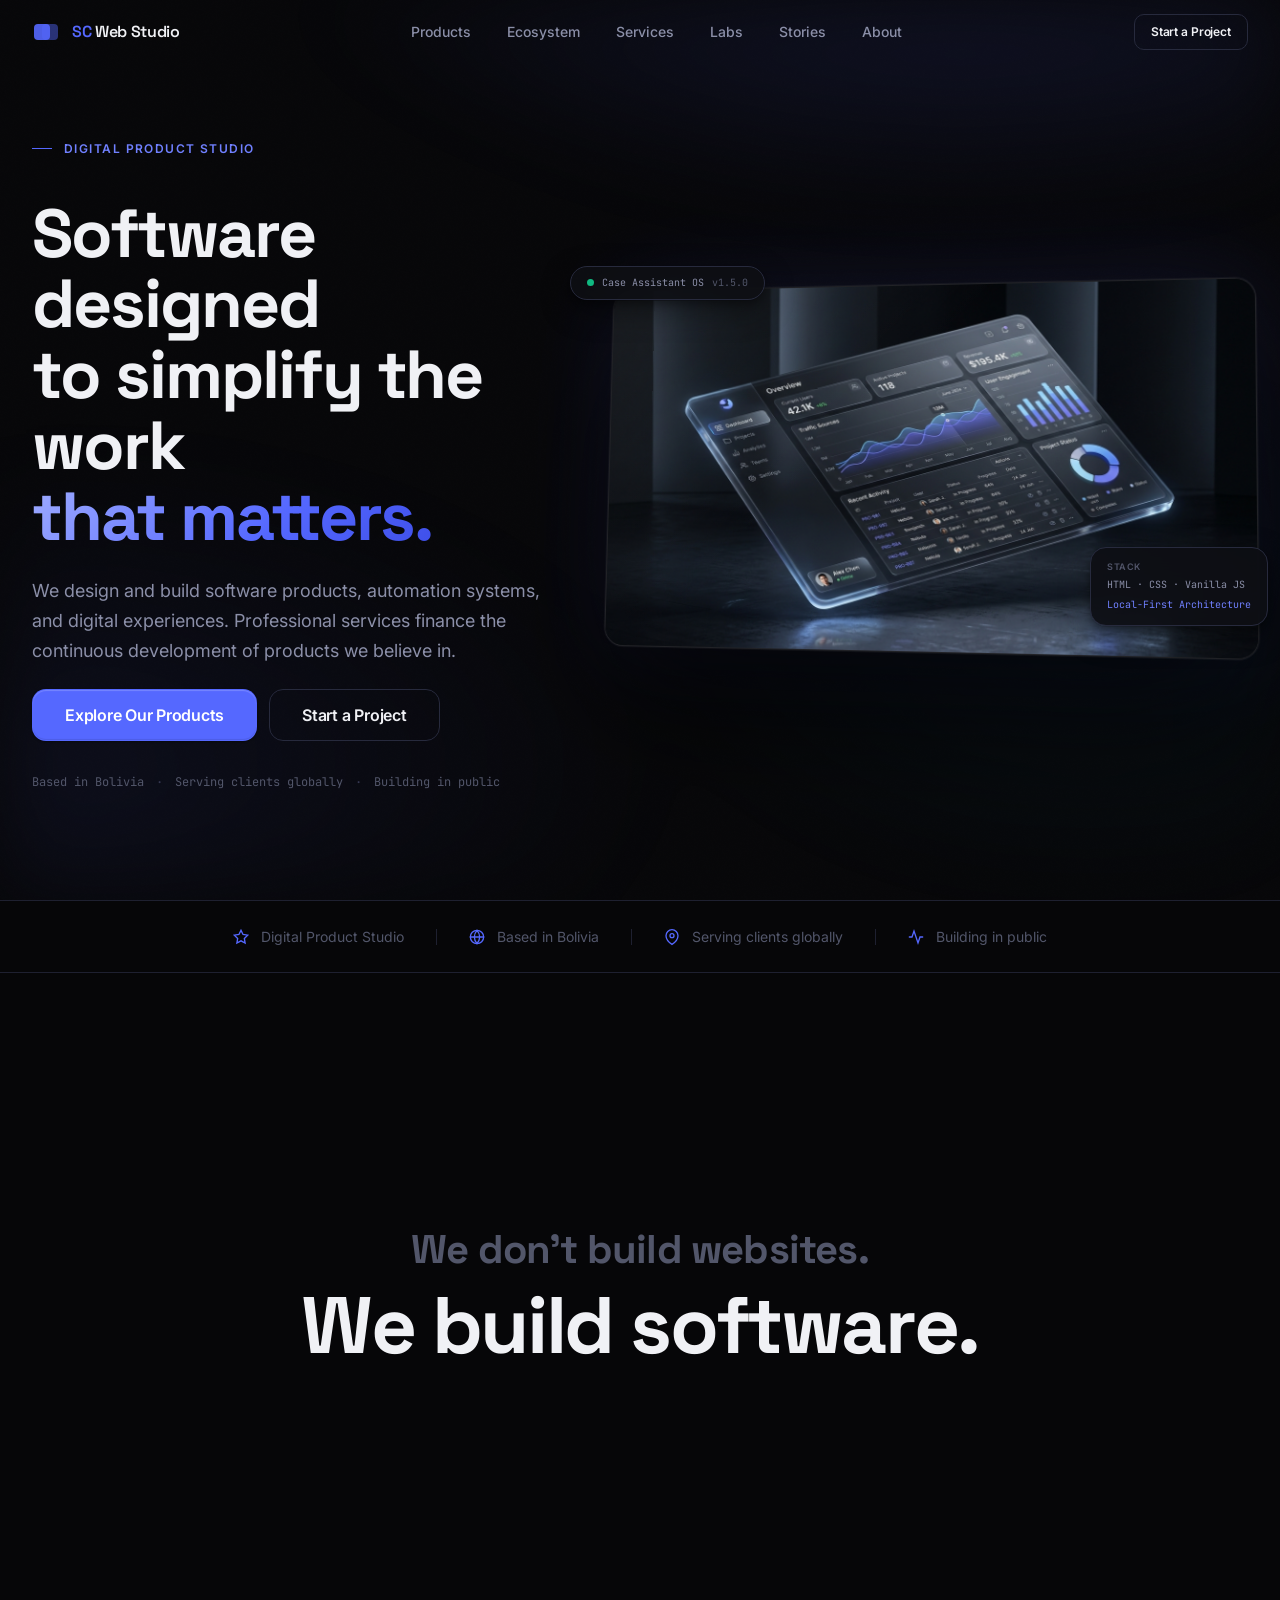
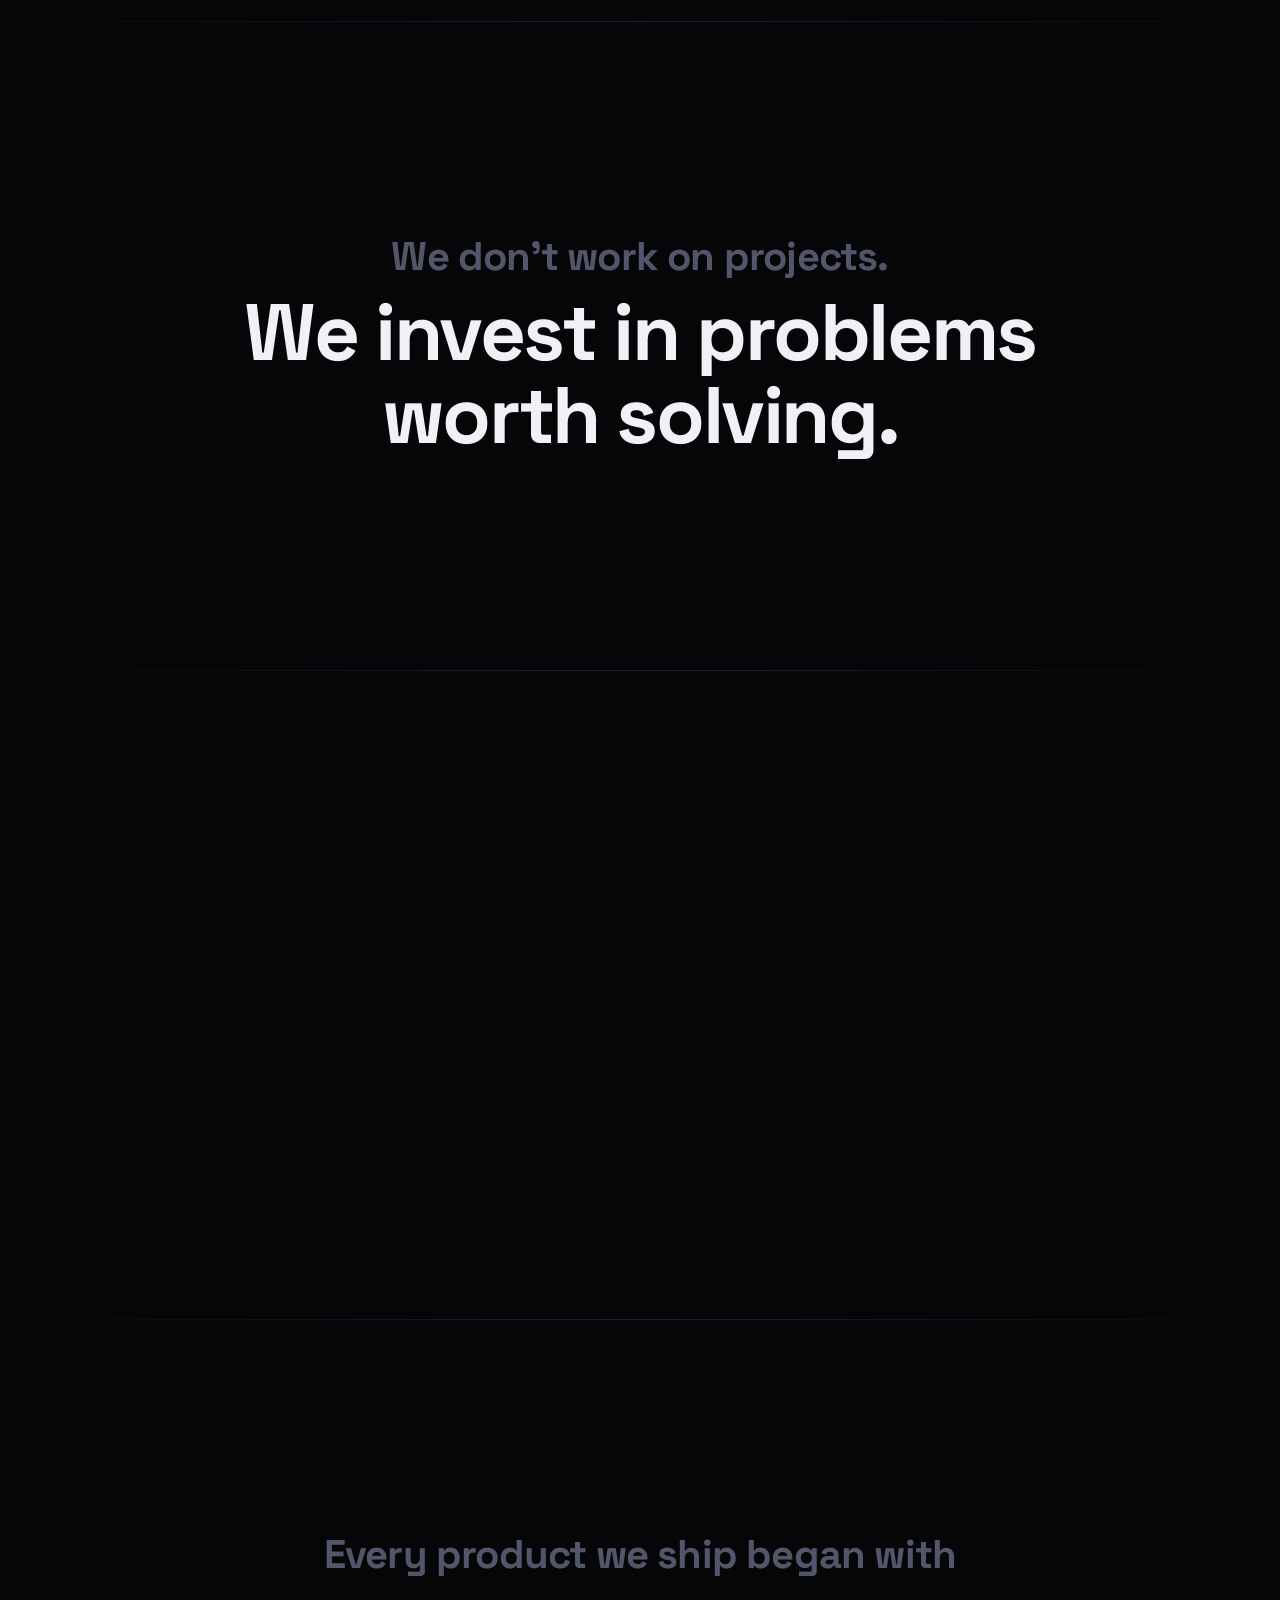
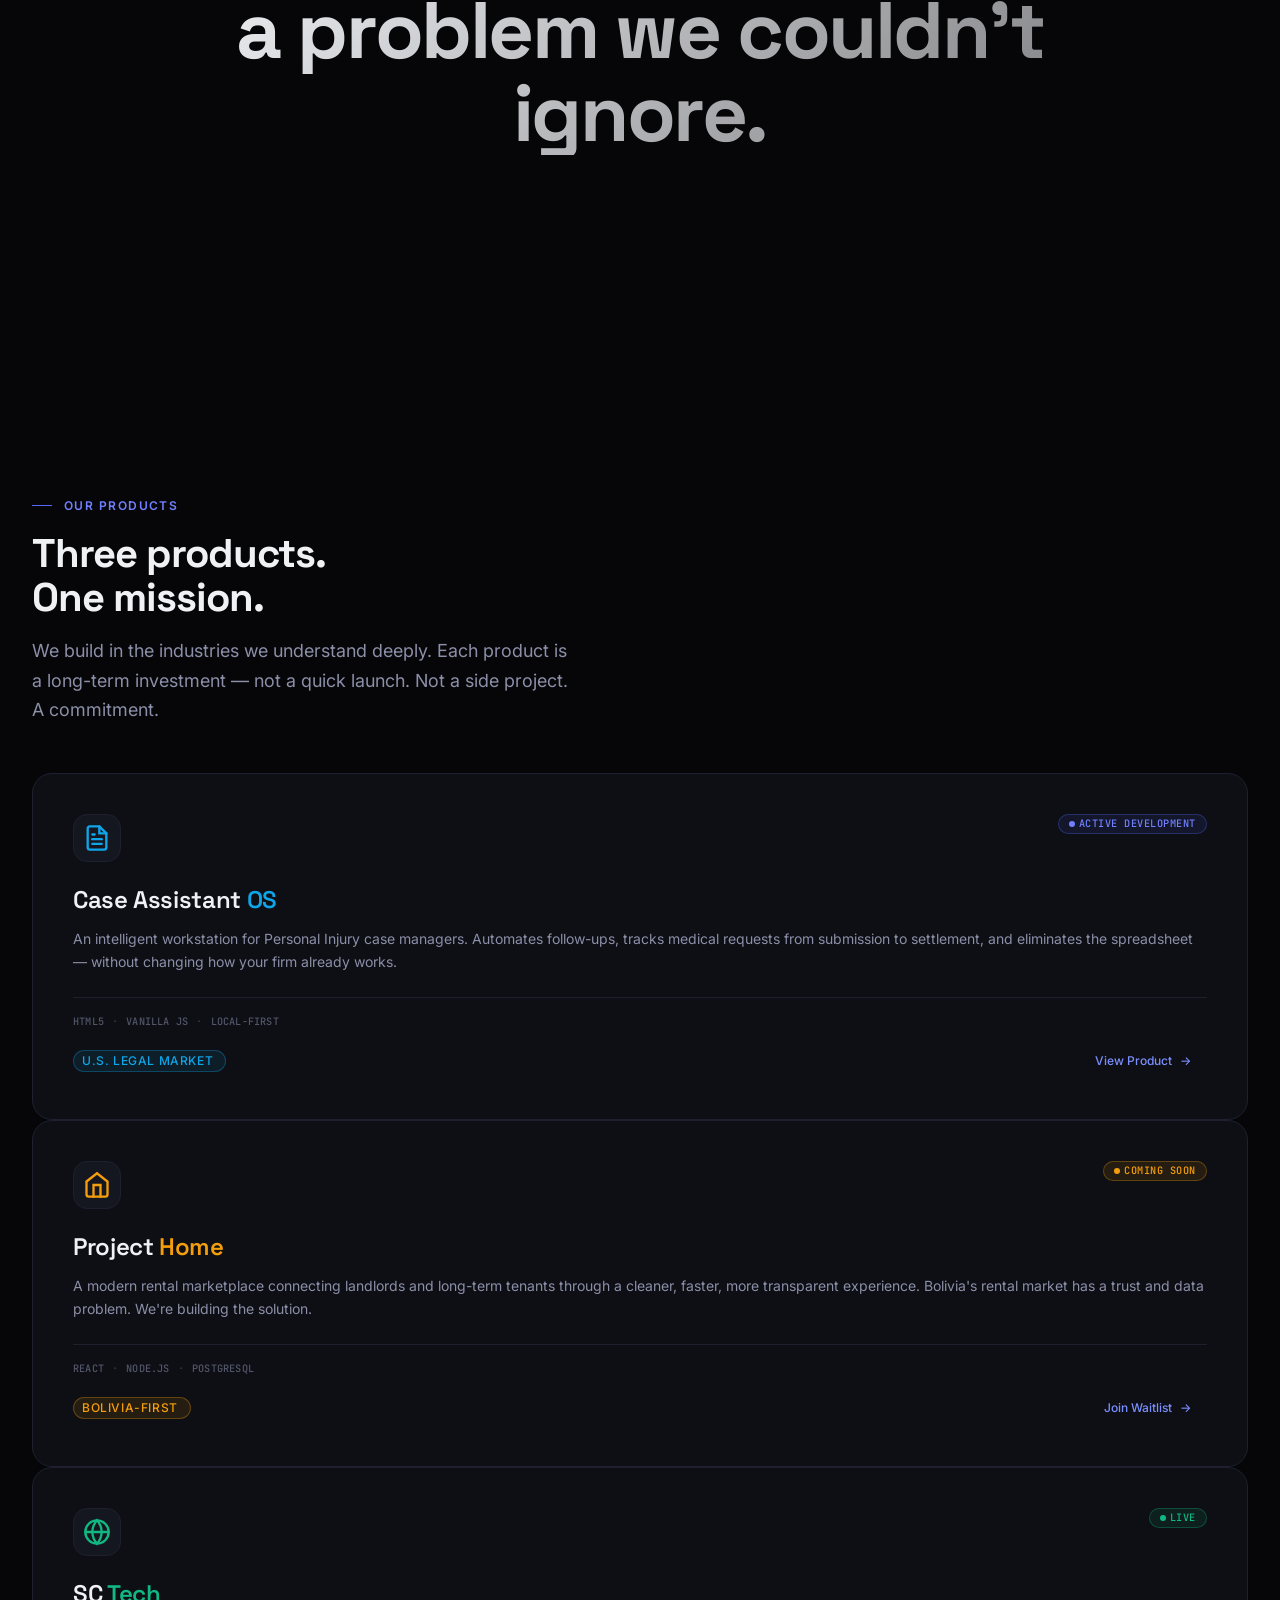
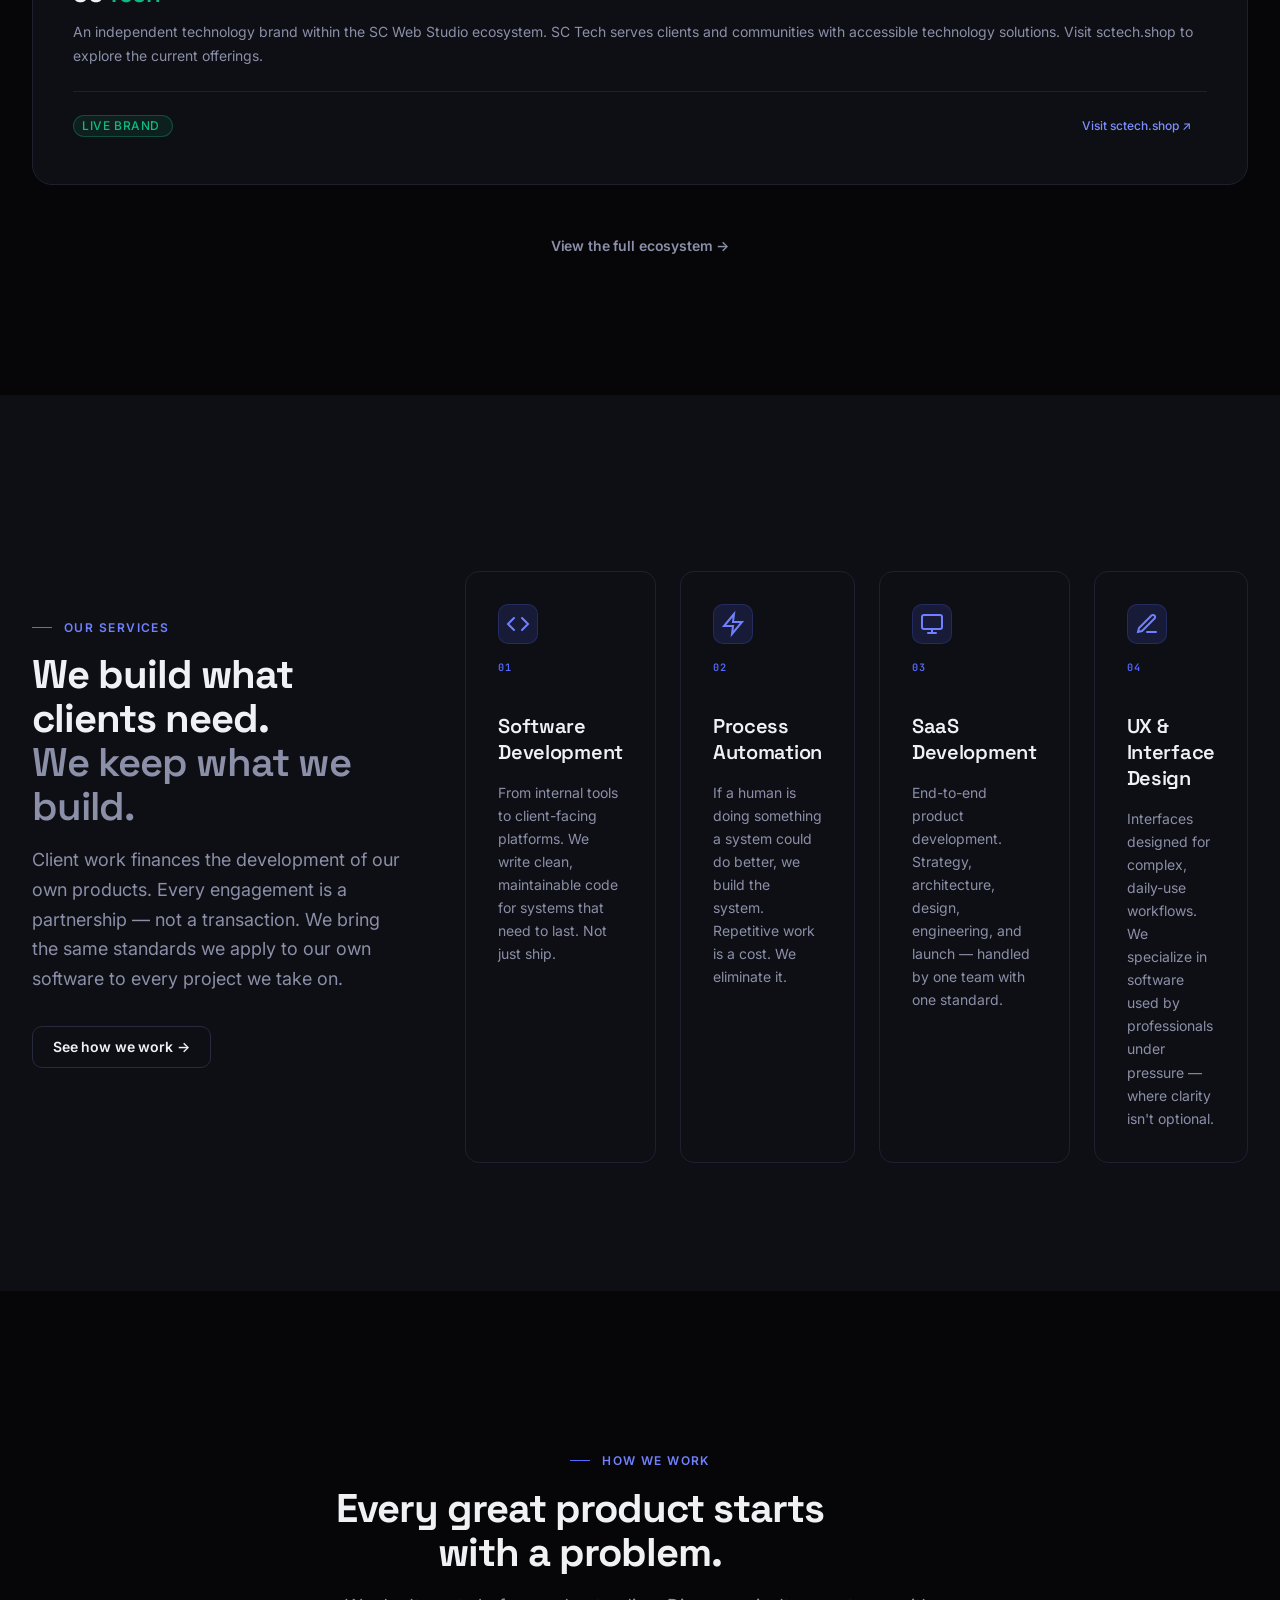
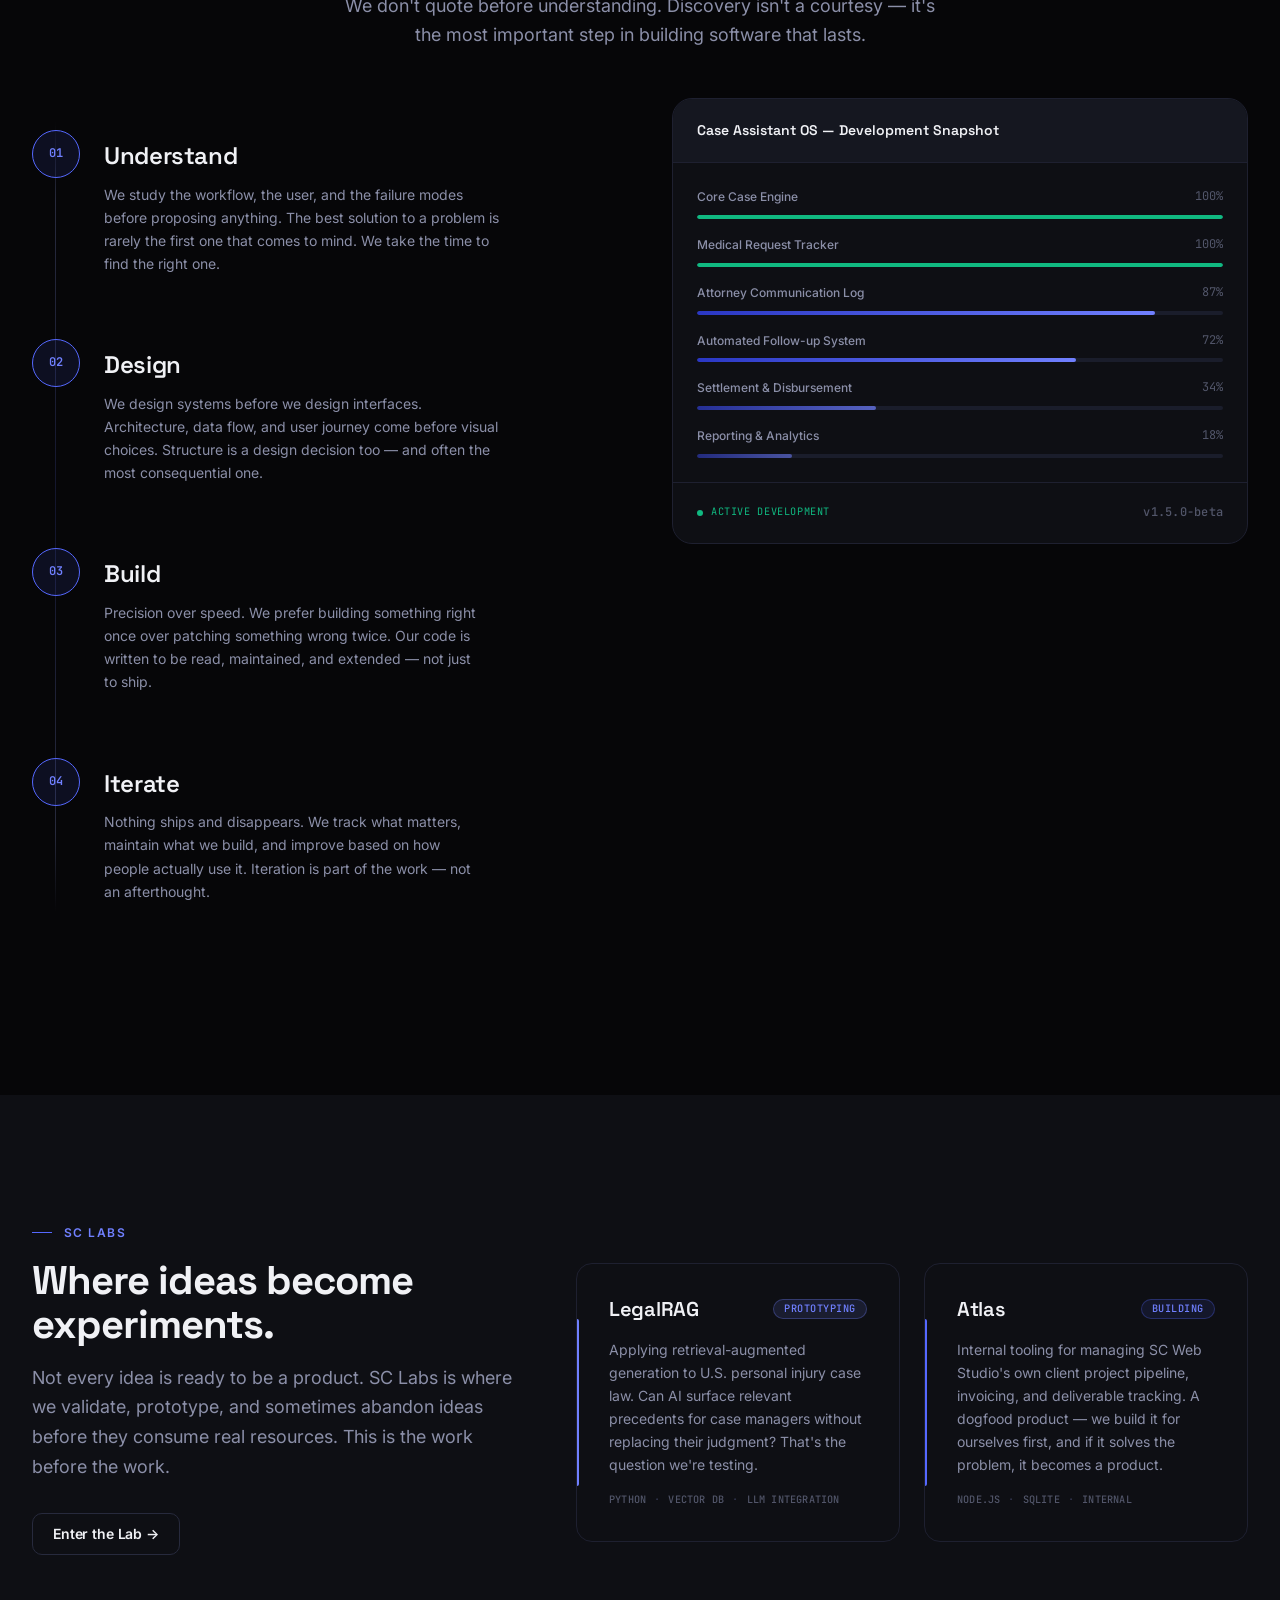
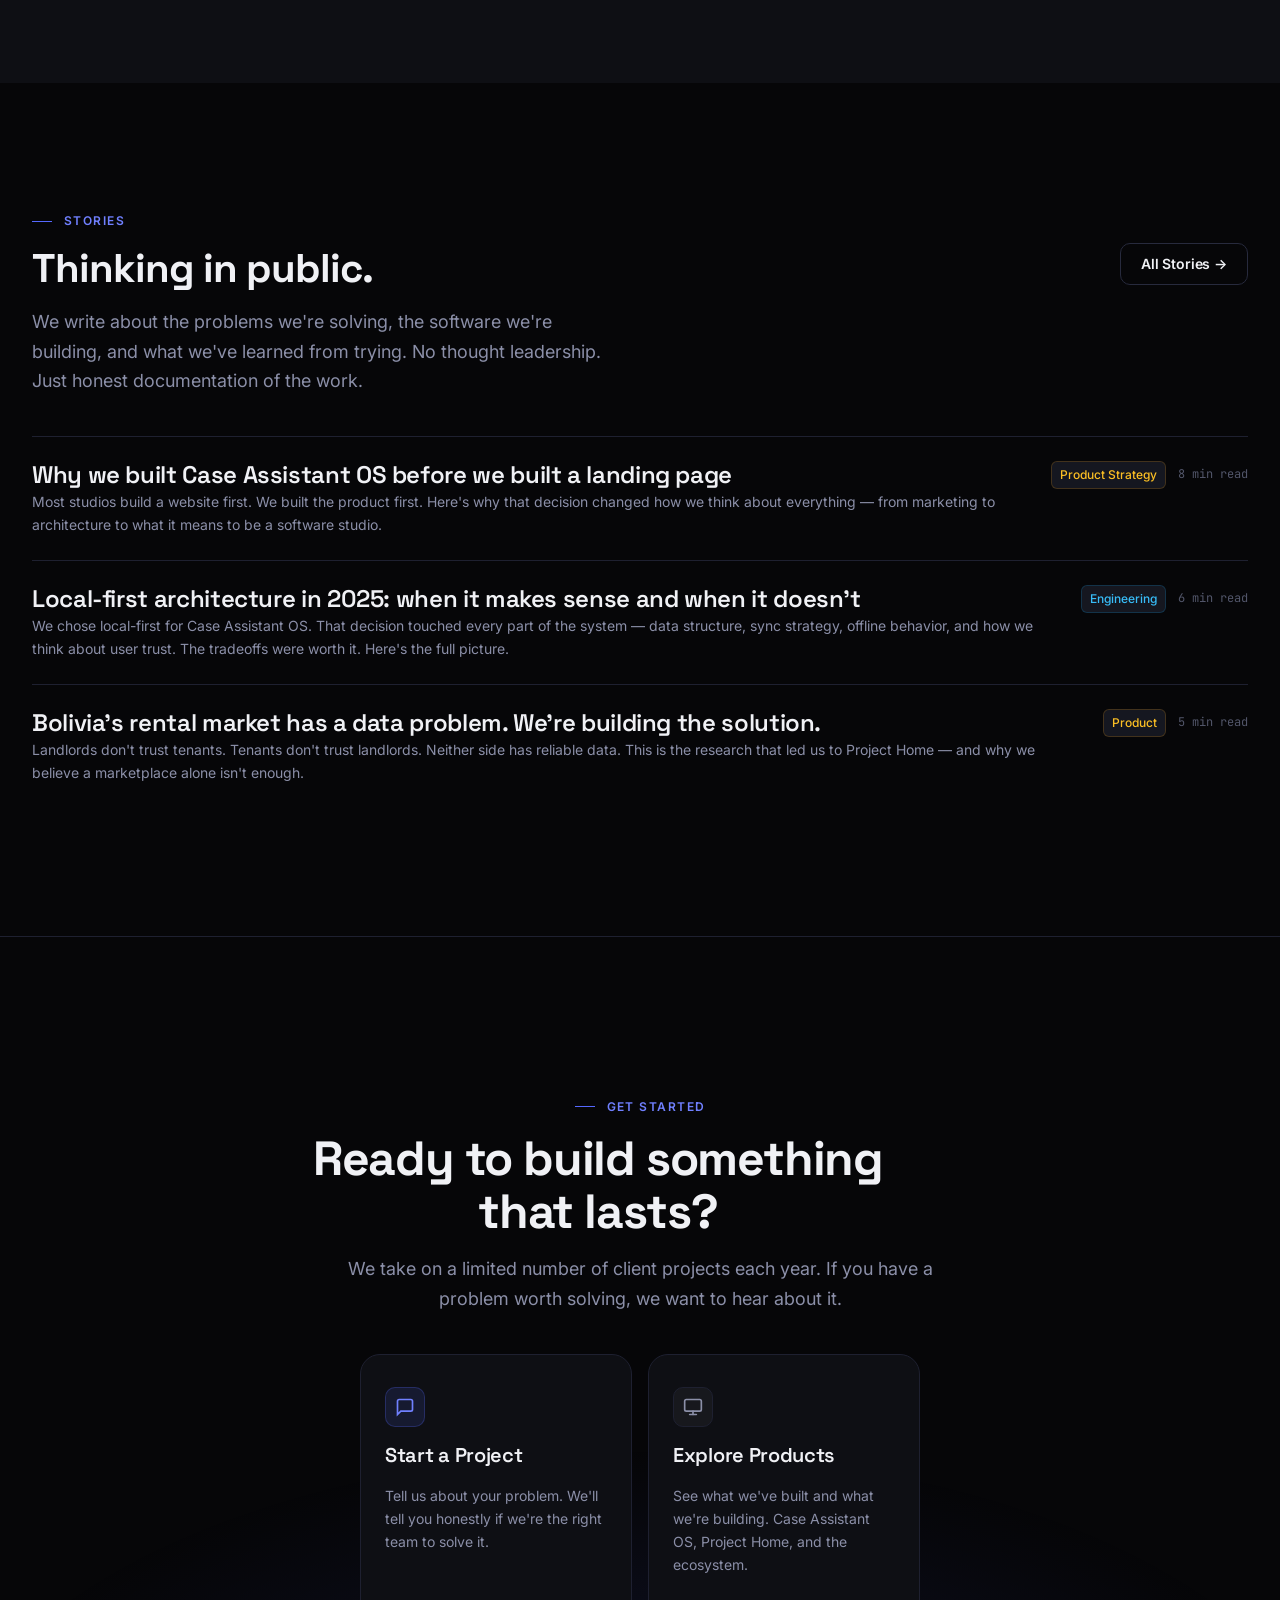
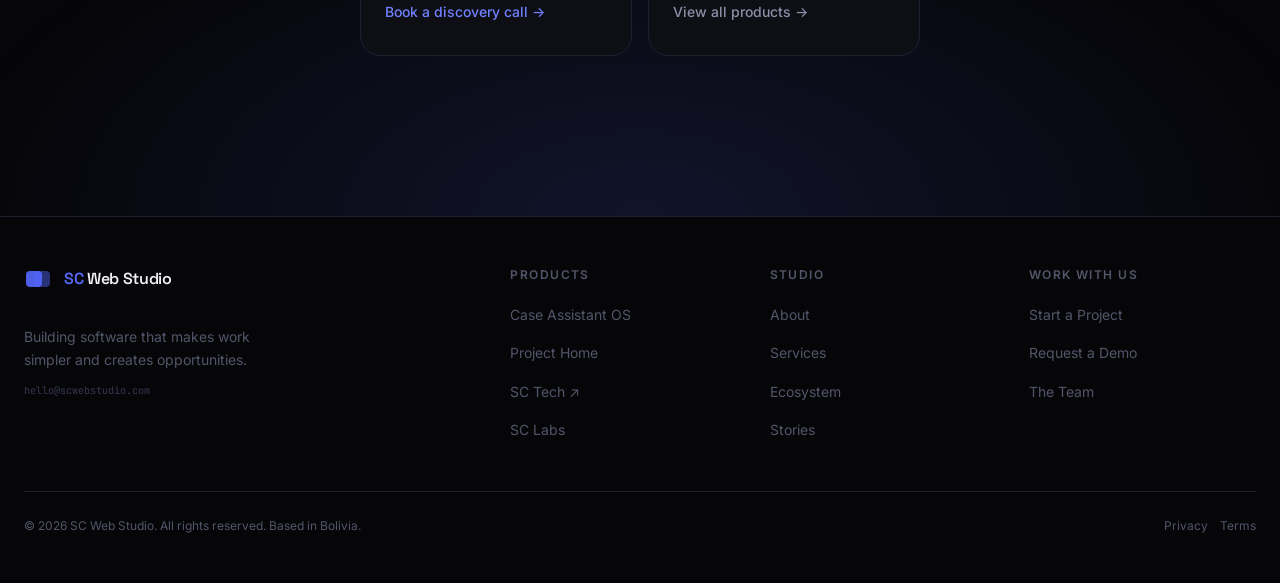
==== commit a23ab0b3: "Phase 6: Art direction and premium visual polish" ====
--- a/index.html
+++ b/index.html
@@ -67,7 +67,7 @@
       min-height: 100svh;
       display: flex;
       align-items: center;
-      padding-top: 80px;
+      padding-top: calc(var(--nav-height) + var(--space-8));
       padding-bottom: var(--space-16);
       position: relative;
       overflow: hidden;
@@ -81,9 +81,10 @@
       inset: 0;
       z-index: -2;
       background:
-        radial-gradient(ellipse 100% 80% at 65% -10%, rgba(85, 104, 255, 0.18) 0%, transparent 60%),
-        radial-gradient(ellipse 60% 50% at 10% 80%,  rgba(85, 104, 255, 0.06) 0%, transparent 60%),
-        radial-gradient(ellipse 50% 40% at 90% 60%,  rgba(14, 165, 233, 0.05) 0%, transparent 60%);
+        radial-gradient(ellipse 120% 90% at 75% -20%, rgba(85, 104, 255, 0.22) 0%, transparent 50%),
+        radial-gradient(ellipse 80% 60% at 5% 85%,  rgba(85, 104, 255, 0.08) 0%, transparent 60%),
+        radial-gradient(ellipse 60% 50% at 85% 70%,  rgba(14, 165, 233, 0.06) 0%, transparent 60%);
+      filter: blur(40px);
     }
 
     /* Noise texture */
@@ -94,7 +95,7 @@
       z-index: -1;
       background-image: url("data:image/svg+xml,%3Csvg viewBox='0 0 256 256' xmlns='http://www.w3.org/2000/svg'%3E%3Cfilter id='n'%3E%3CfeTurbulence type='fractalNoise' baseFrequency='0.9' numOctaves='4' stitchTiles='stitch'/%3E%3C/filter%3E%3Crect width='100%25' height='100%25' filter='url(%23n)' opacity='1'/%3E%3C/svg%3E");
       background-size: 128px;
-      opacity: 0.02;
+      opacity: 0.015;
       pointer-events: none;
     }
 
@@ -106,7 +107,7 @@
     }
 
     @media (min-width: 1024px) {
-      .hero-layout { grid-template-columns: 46fr 54fr; gap: var(--space-12); }
+      .hero-layout { grid-template-columns: 44fr 56fr; gap: var(--space-12); }
     }
 
     .hero-text {
@@ -169,300 +170,40 @@
 
     .hero-mockup-frame {
       width: 100%;
-      max-width: 660px;
-      border: 1px solid rgba(255, 255, 255, 0.06);
+      max-width: 720px;
+      border: 1px solid rgba(255, 255, 255, 0.08);
       border-radius: var(--radius-2xl);
       overflow: hidden;
       background: var(--bg-surface);
       box-shadow:
         0 0 0 1px rgba(255, 255, 255, 0.04),
-        0 40px 120px rgba(0, 0, 0, 0.7),
-        0 0 80px rgba(85, 104, 255, 0.12);
-      transform: perspective(1100px) rotateY(-7deg) rotateX(3deg);
-      transition: transform var(--duration-slow) var(--ease-out);
+        0 60px 140px rgba(0, 0, 0, 0.8),
+        0 0 100px rgba(85, 104, 255, 0.15);
+      transform: perspective(1200px) rotateY(-8deg) rotateX(4deg) translateZ(0);
+      transform-style: preserve-3d;
+      transition: transform var(--duration-slow) cubic-bezier(0.22, 1, 0.36, 1);
       will-change: transform;
     }
 
     .hero-mockup-frame:hover {
-      transform: perspective(1100px) rotateY(-3deg) rotateX(1.5deg);
+      transform: perspective(1200px) rotateY(-2deg) rotateX(2deg) translateZ(20px);
     }
 
     .hero-mockup-glare {
       position: absolute;
       inset: 0;
-      background: linear-gradient(160deg, rgba(255,255,255,0.045) 0%, transparent 50%);
+      background: linear-gradient(135deg, rgba(255,255,255,0.06) 0%, transparent 40%);
       pointer-events: none;
       z-index: 2;
       border-radius: inherit;
     }
 
-    /* Browser chrome bar */
-    .hero-browser-bar {
-      display: flex;
-      align-items: center;
-      gap: var(--space-3);
-      padding: 10px var(--space-4);
-      background: var(--bg-surface-raised);
-      border-bottom: 1px solid var(--border-subtle);
-      flex-shrink: 0;
-    }
-
-    .hero-dots {
-      display: flex;
-      gap: 5px;
-      flex-shrink: 0;
-    }
-
-    .hero-dot {
-      width: 9px;
-      height: 9px;
-      border-radius: 50%;
-    }
-
-    .hero-url-bar {
-      flex: 1;
-      height: 22px;
-      background: rgba(6, 6, 8, 0.6);
-      border: 1px solid var(--border-subtle);
-      border-radius: var(--radius-full);
-      display: flex;
-      align-items: center;
-      gap: 5px;
-      padding-inline: var(--space-3);
-    }
-
-    .hero-url-lock {
-      width: 10px;
-      height: 10px;
-      color: var(--color-success);
-      flex-shrink: 0;
-    }
-
-    .hero-url-text {
-      font-family: var(--font-mono);
-      font-size: 10px;
-      color: var(--text-tertiary);
-    }
-
-    /* Product UI inside the mockup */
-    .hero-product-ui {
-      display: grid;
-      grid-template-columns: 168px 1fr;
-      height: 360px;
-      overflow: hidden;
-    }
-
-    /* Sidebar */
-    .hero-sidebar {
-      background: var(--bg-surface-raised);
-      border-right: 1px solid var(--border-subtle);
-      padding: var(--space-4) var(--space-3);
-      display: flex;
-      flex-direction: column;
-      gap: 2px;
-      overflow: hidden;
-    }
-
-    .hero-sb-brand {
-      display: flex;
-      align-items: center;
-      gap: 8px;
-      padding: var(--space-2) var(--space-3);
-      margin-bottom: var(--space-3);
-    }
-
-    .hero-sb-mark {
-      width: 18px;
-      height: 18px;
-      background: var(--legal-badge-bg);
-      border: 1px solid var(--legal-badge-border);
-      border-radius: 4px;
-      display: flex;
-      align-items: center;
-      justify-content: center;
-      flex-shrink: 0;
-    }
-
-    .hero-sb-brand-text {
-      font-family: var(--font-display);
-      font-size: 11px;
-      font-weight: 600;
-      color: var(--text-primary);
-    }
-
-    .hero-sb-item {
-      display: flex;
-      align-items: center;
-      gap: 8px;
-      padding: 6px 10px;
-      border-radius: 5px;
-      font-size: 11px;
-      font-family: var(--font-ui);
-      font-weight: 500;
-      color: var(--text-tertiary);
-    }
-
-    .hero-sb-item.is-active {
-      background: var(--legal-badge-bg);
-      color: var(--legal-400);
-      border: 1px solid var(--legal-badge-border);
-    }
-
-    .hero-sb-item svg {
-      width: 13px;
-      height: 13px;
-      flex-shrink: 0;
-    }
-
-    .hero-sb-divider {
-      height: 1px;
-      background: var(--border-subtle);
-      margin-block: var(--space-2);
-    }
-
-    /* Main content */
-    .hero-main {
-      background: var(--bg-page);
-      padding: var(--space-5);
-      display: flex;
-      flex-direction: column;
-      gap: var(--space-4);
-      overflow: hidden;
-    }
-
-    .hero-main-header {
-      display: flex;
-      align-items: center;
-      justify-content: space-between;
-    }
-
-    .hero-main-title {
-      font-family: var(--font-display);
-      font-size: 15px;
-      font-weight: 700;
-      color: var(--text-primary);
-      letter-spacing: -0.015em;
-    }
-
-    .hero-main-date {
-      font-family: var(--font-mono);
-      font-size: 10px;
-      color: var(--text-tertiary);
-    }
-
-    .hero-kpi-grid {
-      display: grid;
-      grid-template-columns: repeat(4, 1fr);
-      gap: var(--space-2);
-    }
-
-    .hero-kpi {
-      background: var(--bg-surface);
-      border: 1px solid var(--border-subtle);
-      border-radius: 7px;
-      padding: var(--space-3) var(--space-3);
-    }
-
-    .hero-kpi-val {
-      font-family: var(--font-display);
-      font-size: 20px;
-      font-weight: 700;
-      color: var(--text-primary);
-      line-height: 1;
-      letter-spacing: -0.02em;
-    }
-
-    .hero-kpi-lbl {
-      font-size: 9px;
-      color: var(--text-tertiary);
-      font-family: var(--font-ui);
-      margin-top: 3px;
-      line-height: 1.3;
-    }
-
-    .hero-kpi-trend {
-      font-family: var(--font-mono);
-      font-size: 9px;
-      color: var(--color-success);
-      margin-top: 4px;
-    }
-
-    .hero-cases-hdr {
-      display: flex;
-      align-items: center;
-      justify-content: space-between;
-    }
-
-    .hero-cases-lbl {
-      font-size: 10px;
-      font-weight: 600;
-      font-family: var(--font-ui);
-      color: var(--text-secondary);
-      text-transform: uppercase;
-      letter-spacing: 0.06em;
-    }
-
-    .hero-cases-filter {
-      font-family: var(--font-mono);
-      font-size: 9px;
-      color: var(--text-tertiary);
-    }
-
-    .hero-cases-list {
-      display: flex;
-      flex-direction: column;
-      gap: 5px;
-    }
-
-    .hero-case-row {
-      display: flex;
-      align-items: center;
-      gap: var(--space-2);
-      padding: 6px 9px;
-      border-radius: 5px;
-      background: var(--bg-surface);
-      border: 1px solid var(--border-subtle);
-    }
-
-    .hcr-dot {
-      width: 6px;
-      height: 6px;
-      border-radius: 50%;
-      flex-shrink: 0;
-    }
-
-    .hcr-dot-active   { background: var(--legal-500); }
-    .hcr-dot-medical  { background: var(--color-warning); }
-    .hcr-dot-attorney { background: var(--studio-400); }
-    .hcr-dot-done     { background: var(--color-success); }
-
-    .hcr-name {
-      font-size: 11px;
-      font-weight: 500;
-      color: var(--text-primary);
-      font-family: var(--font-ui);
-      flex: 1;
-      overflow: hidden;
-      text-overflow: ellipsis;
-      white-space: nowrap;
-    }
-
-    .hcr-tag {
-      font-family: var(--font-mono);
-      font-size: 9px;
-      color: var(--text-tertiary);
-      background: var(--bg-surface-raised);
-      border: 1px solid var(--border-subtle);
-      border-radius: 3px;
-      padding: 1px 5px;
-      white-space: nowrap;
-    }
-
-    .hcr-date {
-      font-family: var(--font-mono);
-      font-size: 9px;
-      color: var(--text-tertiary);
-      white-space: nowrap;
+    .hero-mockup-image {
+      width: 100%;
+      height: auto;
+      display: block;
+      object-fit: cover;
+      aspect-ratio: 16/9;
     }
 
     /* Floating accent cards around mockup */
@@ -1174,119 +915,7 @@
             <div class="hero-mockup-frame">
               <div class="hero-mockup-glare"></div>
 
-              <!-- Browser chrome -->
-              <div class="hero-browser-bar">
-                <div class="hero-dots">
-                  <div class="hero-dot" style="background:#FF5F57;"></div>
-                  <div class="hero-dot" style="background:#FEBC2E;"></div>
-                  <div class="hero-dot" style="background:#28C840;"></div>
-                </div>
-                <div class="hero-url-bar">
-                  <svg class="hero-url-lock" viewBox="0 0 24 24" fill="none" stroke="currentColor" stroke-width="2.5" stroke-linecap="round"><rect x="3" y="11" width="18" height="11" rx="2"/><path d="M7 11V7a5 5 0 0 1 10 0v4"/></svg>
-                  <span class="hero-url-text">app.caseassistant.us</span>
-                </div>
-              </div>
-
-              <!-- Product UI -->
-              <div class="hero-product-ui">
-
-                <!-- Sidebar -->
-                <div class="hero-sidebar">
-                  <div class="hero-sb-brand">
-                    <div class="hero-sb-mark">
-                      <svg width="10" height="10" viewBox="0 0 24 24" fill="none" stroke="var(--legal-400)" stroke-width="2.5" stroke-linecap="round"><path d="M14 2H6a2 2 0 0 0-2 2v16a2 2 0 0 0 2 2h12a2 2 0 0 0 2-2V8z"/><polyline points="14 2 14 8 20 8"/></svg>
-                    </div>
-                    <span class="hero-sb-brand-text">Case Assistant</span>
-                  </div>
-
-                  <div class="hero-sb-item is-active">
-                    <svg viewBox="0 0 24 24" fill="none" stroke="currentColor" stroke-width="2" stroke-linecap="round"><rect x="3" y="3" width="7" height="7"/><rect x="14" y="3" width="7" height="7"/><rect x="3" y="14" width="7" height="7"/><rect x="14" y="14" width="7" height="7"/></svg>
-                    Dashboard
-                  </div>
-                  <div class="hero-sb-item">
-                    <svg viewBox="0 0 24 24" fill="none" stroke="currentColor" stroke-width="2" stroke-linecap="round"><path d="M14 2H6a2 2 0 0 0-2 2v16a2 2 0 0 0 2 2h12a2 2 0 0 0 2-2V8z"/><polyline points="14 2 14 8 20 8"/></svg>
-                    Cases
-                  </div>
-                  <div class="hero-sb-item">
-                    <svg viewBox="0 0 24 24" fill="none" stroke="currentColor" stroke-width="2" stroke-linecap="round"><rect x="3" y="8" width="18" height="13" rx="2"/><path d="M8 8V6a4 4 0 0 1 8 0v2"/></svg>
-                    Medical
-                  </div>
-                  <div class="hero-sb-item">
-                    <svg viewBox="0 0 24 24" fill="none" stroke="currentColor" stroke-width="2" stroke-linecap="round"><rect x="2" y="7" width="20" height="14" rx="2"/><path d="M16 7V5a2 2 0 0 0-2-2h-4a2 2 0 0 0-2 2v2"/></svg>
-                    Attorney
-                  </div>
-                  <div class="hero-sb-divider"></div>
-                  <div class="hero-sb-item">
-                    <svg viewBox="0 0 24 24" fill="none" stroke="currentColor" stroke-width="2" stroke-linecap="round"><line x1="18" y1="20" x2="18" y2="10"/><line x1="12" y1="20" x2="12" y2="4"/><line x1="6" y1="20" x2="6" y2="14"/></svg>
-                    Reports
-                  </div>
-                  <div class="hero-sb-item">
-                    <svg viewBox="0 0 24 24" fill="none" stroke="currentColor" stroke-width="2" stroke-linecap="round"><circle cx="12" cy="12" r="3"/><path d="M19.07 4.93a10 10 0 0 1 0 14.14"/><path d="M4.93 4.93a10 10 0 0 0 0 14.14"/></svg>
-                    Settings
-                  </div>
-                </div>
-
-                <!-- Main dashboard -->
-                <div class="hero-main">
-                  <div class="hero-main-header">
-                    <span class="hero-main-title">Case Dashboard</span>
-                    <span class="hero-main-date">Jul 26, 2026</span>
-                  </div>
-
-                  <div class="hero-kpi-grid">
-                    <div class="hero-kpi">
-                      <div class="hero-kpi-val">24</div>
-                      <div class="hero-kpi-lbl">Active Cases</div>
-                      <div class="hero-kpi-trend">↑ 3 this week</div>
-                    </div>
-                    <div class="hero-kpi">
-                      <div class="hero-kpi-val" style="color:var(--color-warning);">8</div>
-                      <div class="hero-kpi-lbl">Medical Pending</div>
-                    </div>
-                    <div class="hero-kpi">
-                      <div class="hero-kpi-val" style="color:var(--studio-400);">3</div>
-                      <div class="hero-kpi-lbl">Attorney Follow-up</div>
-                    </div>
-                    <div class="hero-kpi">
-                      <div class="hero-kpi-val" style="color:var(--text-tertiary);">127</div>
-                      <div class="hero-kpi-lbl">Resolved (90d)</div>
-                    </div>
-                  </div>
-
-                  <div class="hero-cases-hdr">
-                    <span class="hero-cases-lbl">Recent Cases</span>
-                    <span class="hero-cases-filter">This week ▾</span>
-                  </div>
-
-                  <div class="hero-cases-list">
-                    <div class="hero-case-row">
-                      <div class="hcr-dot hcr-dot-medical"></div>
-                      <span class="hcr-name">Martinez, Carlos A.</span>
-                      <span class="hcr-tag">Medical</span>
-                      <span class="hcr-date">Jul 28</span>
-                    </div>
-                    <div class="hero-case-row">
-                      <div class="hcr-dot hcr-dot-active"></div>
-                      <span class="hcr-name">Thompson, Sarah R.</span>
-                      <span class="hcr-tag">Active</span>
-                      <span class="hcr-date">Aug 02</span>
-                    </div>
-                    <div class="hero-case-row">
-                      <div class="hcr-dot hcr-dot-attorney"></div>
-                      <span class="hcr-name">Chen, David W.</span>
-                      <span class="hcr-tag">Attorney</span>
-                      <span class="hcr-date">Jul 30</span>
-                    </div>
-                    <div class="hero-case-row">
-                      <div class="hcr-dot hcr-dot-active"></div>
-                      <span class="hcr-name">Rivera, Ana M.</span>
-                      <span class="hcr-tag">Active</span>
-                      <span class="hcr-date">Aug 10</span>
-                    </div>
-                  </div>
-                </div>
-
-              </div><!-- /hero-product-ui -->
+              <img src="shared/assets/mockups/home_ecosystem.jpg" alt="SC Web Studio Ecosystem Dashboard" class="hero-mockup-image" width="1280" height="720">
             </div><!-- /hero-mockup-frame -->
 
           </div><!-- /hero-mockup-wrapper -->
--- a/shared/css/tokens.css
+++ b/shared/css/tokens.css
@@ -188,7 +188,9 @@
   --space-4:  1rem;      /* 16px */  /* ← Base unit */
   --space-5:  1.25rem;   /* 20px */
   --space-6:  1.5rem;    /* 24px */
+  --space-7:  1.75rem;   /* 28px */
   --space-8:  2rem;      /* 32px */
+  --space-9:  2.25rem;   /* 36px */
   --space-10: 2.5rem;    /* 40px */
   --space-12: 3rem;      /* 48px */
   --space-16: 4rem;      /* 64px */
@@ -210,6 +212,14 @@
   --container-2xl: 1440px;
   --container-pad-mobile: 1.5rem;
   --container-pad-desktop: 2rem;
+
+  /* Semantic size aliases */
+  --max-width-content: 760px;   /* Readable prose / hero content column */
+  --max-width-narrow:  560px;   /* Narrow form / CTA column */
+  --max-width-wide:    960px;   /* Wide feature / diagram column */
+
+  /* Nav height — used in hero padding calculations */
+  --nav-height: 64px;
 
 
   /* ─────────────────────────────────────────────────────────────────────────
--- a/shared/css/typography.css
+++ b/shared/css/typography.css
@@ -18,6 +18,7 @@
   font-family: var(--font-display);
   color: var(--text-primary);
   font-weight: var(--weight-bold);
+  text-wrap: balance;
 }
 
 h1 {
@@ -76,6 +77,7 @@
   line-height: var(--leading-relaxed);
   color: var(--text-secondary);
   max-width: 68ch; /* Optimal reading line length */
+  text-wrap: pretty;
 }
 
 .lead {
@@ -83,6 +85,7 @@
   line-height: var(--leading-normal);
   color: var(--text-secondary);
   font-weight: var(--weight-regular);
+  text-wrap: pretty;
 }
 
 .prose {
@@ -253,6 +256,65 @@
 .section-header .lead {
   margin-top: var(--space-2);
 }
+
+
+/* ─────────────────────────────────────────────────────────────────────────────
+ * SECTION HEADING PATTERN — sh-label / sh-heading / sh-lead
+ * The canonical triplet used across every page section header.
+ * Usage:  <p class="sh-label">Eyebrow text</p>
+ *         <h2 class="sh-heading">Section Title</h2>
+ *         <p class="sh-lead">Supporting description.</p>
+ * ─────────────────────────────────────────────────────────────────────────────
+ */
+
+/* Eyebrow label — monospace, uppercase, tertiary color */
+.sh-label {
+  font-family: var(--font-mono);
+  font-size: var(--text-xs);
+  font-weight: var(--weight-medium);
+  letter-spacing: 0.1em;
+  text-transform: uppercase;
+  color: var(--studio-500);
+  margin-bottom: var(--space-4);
+  max-width: none;
+}
+
+/* Section heading — display font, bold, primary */
+.sh-heading {
+  font-family: var(--font-display);
+  font-size: clamp(1.75rem, 4vw + 0.5rem, 2.5rem);
+  font-weight: var(--weight-bold);
+  color: var(--text-primary);
+  letter-spacing: -0.025em;
+  line-height: 1.1;
+  margin-bottom: var(--space-5);
+  max-width: 20ch;
+}
+
+/* Section lead — larger body, secondary color */
+.sh-lead {
+  font-size: var(--text-md);
+  color: var(--text-secondary);
+  line-height: var(--leading-relaxed);
+  max-width: 48ch;
+  margin-top: var(--space-4);
+  text-wrap: pretty;
+}
+
+
+/* ─────────────────────────────────────────────────────────────────────────────
+ * PARAGRAPH MAX-WIDTH OVERRIDE
+ * The global p { max-width: 68ch } can cause issues inside narrow columns.
+ * Containers and cards reset this.
+ * ─────────────────────────────────────────────────────────────────────────────
+ */
+.card p,
+.card-feature p,
+.card-glass p,
+[class*="card-"] p {
+  max-width: none;
+}
+
 
 
 /* ═══════════════════════════════════════════════════════════════════════════
--- a/shared/css/layout.css
+++ b/shared/css/layout.css
@@ -80,9 +80,17 @@
 .section-xl  { padding-block: var(--space-32); }
 .section-hero { padding-block: var(--space-32) var(--space-24); }
 
+/* Nav-aware first section — accounts for fixed nav bar height */
+/* Use on first <section> of sub-pages (About, Services, Labs, etc.) */
+.section-page-hero {
+  padding-top: calc(var(--nav-height) + var(--space-16));
+  padding-bottom: var(--space-20);
+}
+
 @media (min-width: 768px) {
   .section-md  { padding-block: var(--space-20); }
   .section-lg  { padding-block: var(--space-24); }
+  .section-page-hero { padding-top: calc(var(--nav-height) + var(--space-24)); }
 }
 
 @media (min-width: 1024px) {
@@ -90,7 +98,9 @@
   .section-lg  { padding-block: var(--space-32); }
   .section-xl  { padding-block: var(--space-40); }
   .section-hero { padding-block: var(--space-40) var(--space-32); }
-}
+  .section-page-hero { padding-top: calc(var(--nav-height) + var(--space-32)); }
+}
+
 
 /* Surface variants */
 .section-surface {
@@ -101,9 +111,21 @@
   background: var(--bg-surface-raised);
 }
 
-/* Section divider */
+/* Section divider — subtle rule between adjacent sections */
 .section + .section {
   border-top: 1px solid var(--border-subtle);
+}
+
+/* Surface sections already have a bg distinction — no need for border */
+.section-surface + .section,
+.section + .section-surface,
+.section-surface + .section-surface {
+  border-top: none;
+}
+
+.section-surface-raised + .section,
+.section + .section-surface-raised {
+  border-top: none;
 }
 
 /* Full-bleed background (overrides section's inline padding) */
--- a/shared/css/utilities.css
+++ b/shared/css/utilities.css
@@ -78,6 +78,21 @@
 
 
 /* ═══════════════════════════════════════════════════════════════════════════
+   LINE HEIGHT UTILITIES
+   ═══════════════════════════════════════════════════════════════════════════ */
+
+.leading-none    { line-height: var(--leading-none) !important; }
+.leading-display { line-height: var(--leading-display) !important; }
+.leading-tight   { line-height: var(--leading-tight) !important; }
+.leading-snug    { line-height: var(--leading-snug) !important; }
+.leading-heading { line-height: var(--leading-heading) !important; }
+.leading-normal  { line-height: var(--leading-normal) !important; }
+.leading-relaxed { line-height: var(--leading-relaxed) !important; }
+.leading-loose   { line-height: var(--leading-loose) !important; }
+
+
+
+/* ═══════════════════════════════════════════════════════════════════════════
    OVERFLOW & TRUNCATION
    ═══════════════════════════════════════════════════════════════════════════ */
 
@@ -176,10 +191,27 @@
 .py-12 { padding-block: var(--space-12); }
 .py-16 { padding-block: var(--space-16); }
 
-
-/* ═══════════════════════════════════════════════════════════════════════════
-   WIDTH / HEIGHT UTILITIES
-   ═══════════════════════════════════════════════════════════════════════════ */
+.pt-2  { padding-top: var(--space-2); }
+.pt-4  { padding-top: var(--space-4); }
+.pt-6  { padding-top: var(--space-6); }
+.pt-8  { padding-top: var(--space-8); }
+.pt-12 { padding-top: var(--space-12); }
+
+.pb-2  { padding-bottom: var(--space-2); }
+.pb-4  { padding-bottom: var(--space-4); }
+.pb-6  { padding-bottom: var(--space-6); }
+.pb-8  { padding-bottom: var(--space-8); }
+
+
+/* Gap modifiers — extends layout.css gap utilities */
+.gap-2  { gap: var(--space-2); }
+.gap-3  { gap: var(--space-3); }
+.gap-4  { gap: var(--space-4); }
+.gap-5  { gap: var(--space-5); }
+.gap-6  { gap: var(--space-6); }
+.gap-8  { gap: var(--space-8); }
+.gap-12 { gap: var(--space-12); }
+.gap-16 { gap: var(--space-16); }
 
 .w-full  { width: 100%; }
 .h-full  { height: 100%; }
@@ -189,7 +221,11 @@
 .max-w-md  { max-width: var(--container-md); }
 .max-w-lg  { max-width: var(--container-lg); }
 .max-w-xl  { max-width: var(--container-xl); }
+.max-w-2xl { max-width: var(--container-2xl); }
+.max-w-3xl { max-width: 48rem; }
+.max-w-4xl { max-width: 56rem; }
 .max-w-prose { max-width: 65ch; }
+.max-w-content { max-width: var(--max-width-content); }
 .max-w-none  { max-width: none; }
 
 
@@ -237,21 +273,21 @@
 /* Base reveal state — hidden before IntersectionObserver fires */
 .reveal {
   opacity: 0;
-  transform: translateY(24px);
+  transform: translateY(32px) scale(0.97);
   transition:
-    opacity var(--duration-deliberate) var(--ease-out),
-    transform var(--duration-deliberate) var(--ease-out);
-}
-
-.reveal-left  { transform: translateX(-24px); }
-.reveal-right { transform: translateX(24px); }
-.reveal-scale { transform: scale(0.95) translateY(12px); }
+    opacity 0.7s cubic-bezier(0.22, 1, 0.36, 1),
+    transform 0.7s cubic-bezier(0.22, 1, 0.36, 1);
+}
+
+.reveal-left  { transform: translateX(-32px) scale(0.97); }
+.reveal-right { transform: translateX(32px) scale(0.97); }
+.reveal-scale { transform: scale(0.92) translateY(16px); }
 .reveal-fade  { transform: none; }
 
 /* Visible state — added by IntersectionObserver */
 .reveal.is-visible {
   opacity: 1;
-  transform: none;
+  transform: translateY(0) scale(1);
 }
 
 /* Stagger delays for sibling groups */
--- a/shared/css/components/nav.css
+++ b/shared/css/components/nav.css
@@ -297,14 +297,15 @@
 
 .scroll-progress {
   position: fixed;
-  top: 64px;
+  top: var(--nav-height, 64px);
   left: 0;
-  height: 1px;
+  height: 2px;
   background: linear-gradient(90deg, var(--studio-500), var(--studio-400));
   z-index: calc(var(--z-sticky) + 1);
   width: 0%;
-  transition: width 0.05s linear;
+  transition: width 0.08s linear;
   transform-origin: left;
+  pointer-events: none;
 }
 
 
--- a/shared/css/components/buttons.css
+++ b/shared/css/components/buttons.css
@@ -78,11 +78,18 @@
   background: var(--studio-500);
   color: #ffffff;
   border-color: transparent;
+  box-shadow: 
+    inset 0 1px 1px rgba(255, 255, 255, 0.2), 
+    inset 0 -1px 1px rgba(0, 0, 0, 0.1),
+    0 1px 2px rgba(0, 0, 0, 0.4);
 }
 
 .btn-primary:hover {
-  background: var(--studio-600);
-  box-shadow: 0 0 24px var(--studio-glow), 0 4px 12px rgba(0, 0, 0, 0.3);
+  background: var(--studio-400);
+  box-shadow: 
+    inset 0 1px 1px rgba(255, 255, 255, 0.3),
+    0 0 24px rgba(85, 104, 255, 0.4), 
+    0 4px 12px rgba(0, 0, 0, 0.4);
   transform: translateY(-1px);
 }
 
@@ -212,9 +219,28 @@
   letter-spacing: -0.015em;
 }
 
+.btn-xl {
+  height: 60px;
+  padding: 0 var(--space-10);
+  font-size: var(--text-md);
+  border-radius: var(--radius-xl);
+  letter-spacing: -0.02em;
+  font-weight: var(--weight-semibold);
+}
+
+.btn-2xl {
+  height: 72px;
+  padding: 0 var(--space-12);
+  font-size: var(--text-lg);
+  border-radius: var(--radius-xl);
+  letter-spacing: -0.025em;
+  font-weight: var(--weight-semibold);
+}
+
 .btn-full {
   width: 100%;
 }
+
 
 /* Icon-only square button */
 .btn-icon {
@@ -237,11 +263,18 @@
   background: var(--legal-500);
   color: #ffffff;
   border-color: transparent;
+  box-shadow: 
+    inset 0 1px 1px rgba(255, 255, 255, 0.2), 
+    inset 0 -1px 1px rgba(0, 0, 0, 0.1),
+    0 1px 2px rgba(0, 0, 0, 0.4);
 }
 
 .btn-legal:hover {
-  background: var(--legal-600);
-  box-shadow: 0 0 24px var(--legal-glow), 0 4px 12px rgba(0, 0, 0, 0.3);
+  background: var(--legal-400);
+  box-shadow: 
+    inset 0 1px 1px rgba(255, 255, 255, 0.3),
+    0 0 24px rgba(14, 165, 233, 0.4), 
+    0 4px 12px rgba(0, 0, 0, 0.4);
   transform: translateY(-1px);
 }
 
@@ -253,13 +286,20 @@
 /* Project Home — Amber */
 .btn-home {
   background: var(--home-500);
-  color: #ffffff;
-  border-color: transparent;
+  color: #000000;
+  border-color: transparent;
+  box-shadow: 
+    inset 0 1px 1px rgba(255, 255, 255, 0.4), 
+    inset 0 -1px 1px rgba(0, 0, 0, 0.1),
+    0 1px 2px rgba(0, 0, 0, 0.4);
 }
 
 .btn-home:hover {
-  background: var(--home-600);
-  box-shadow: 0 0 24px var(--home-glow), 0 4px 12px rgba(0, 0, 0, 0.3);
+  background: var(--home-400);
+  box-shadow: 
+    inset 0 1px 1px rgba(255, 255, 255, 0.5),
+    0 0 24px rgba(245, 158, 11, 0.4), 
+    0 4px 12px rgba(0, 0, 0, 0.4);
   transform: translateY(-1px);
 }
 
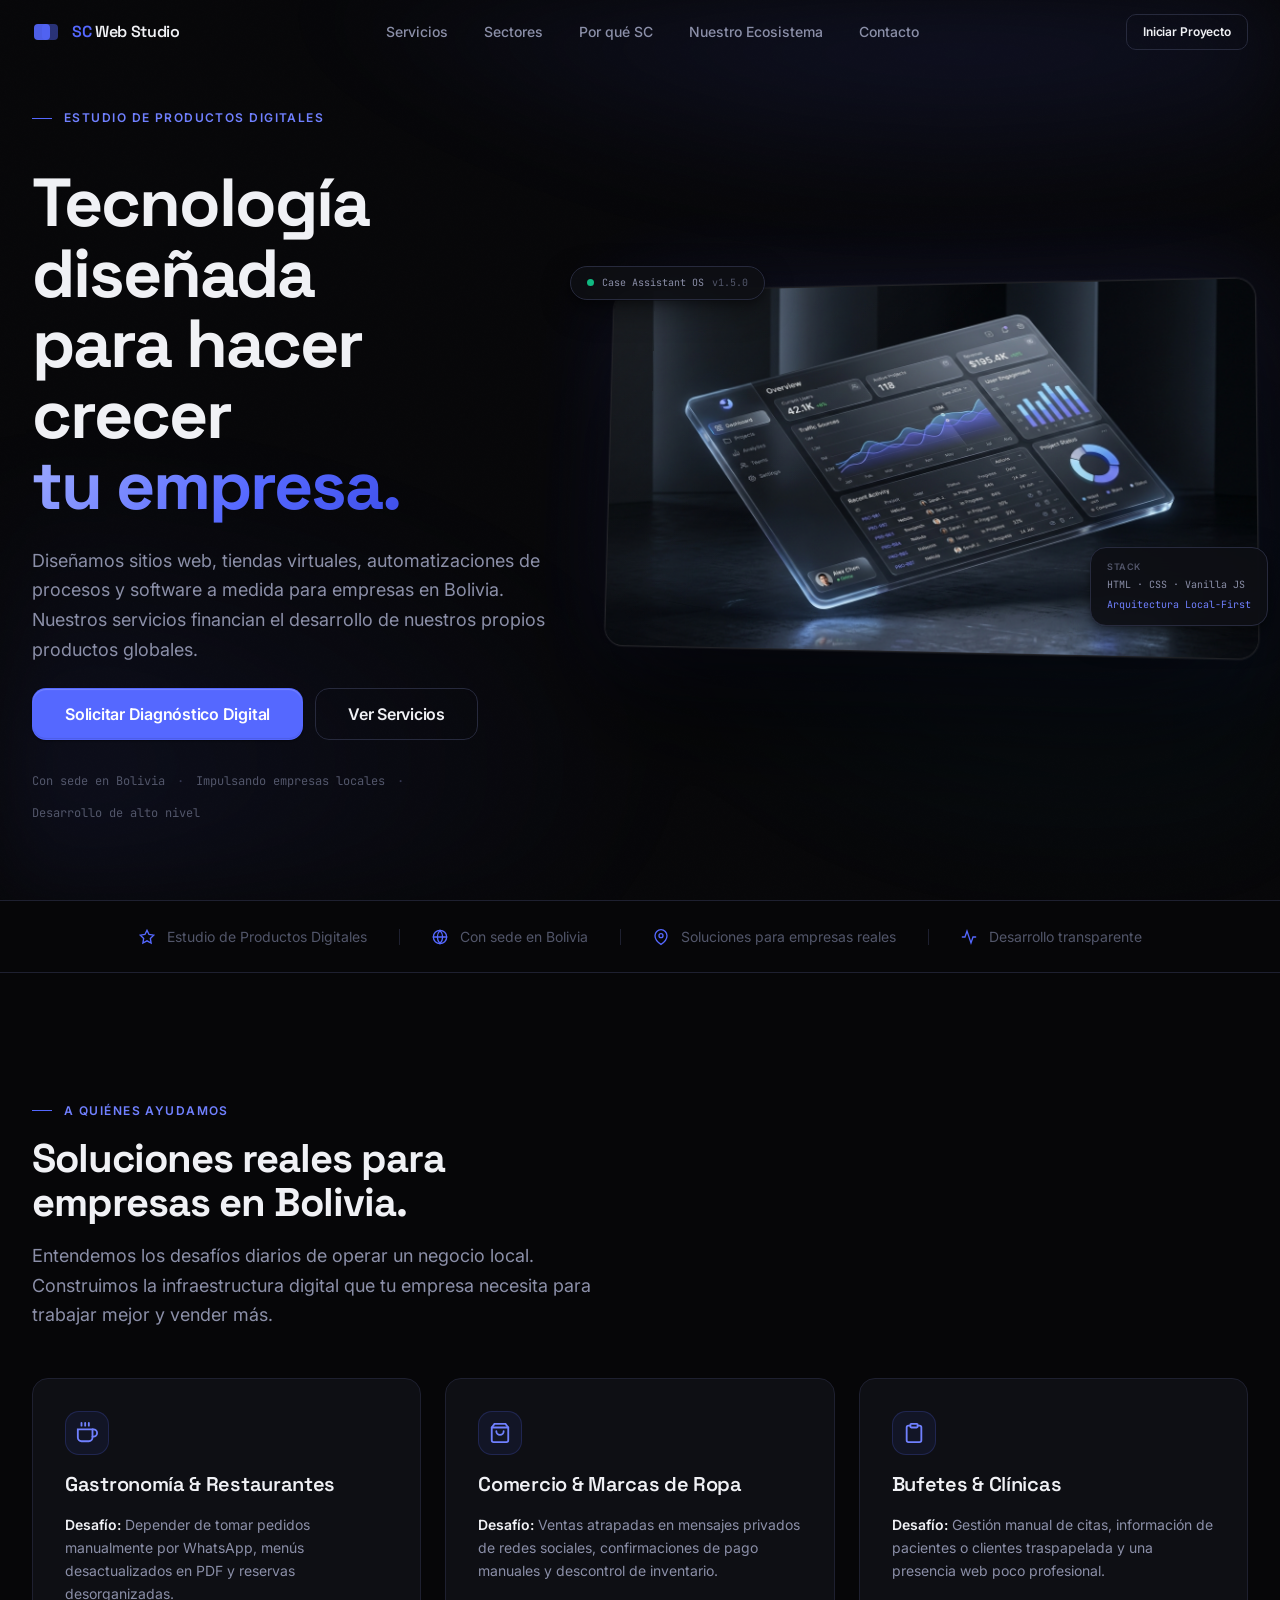
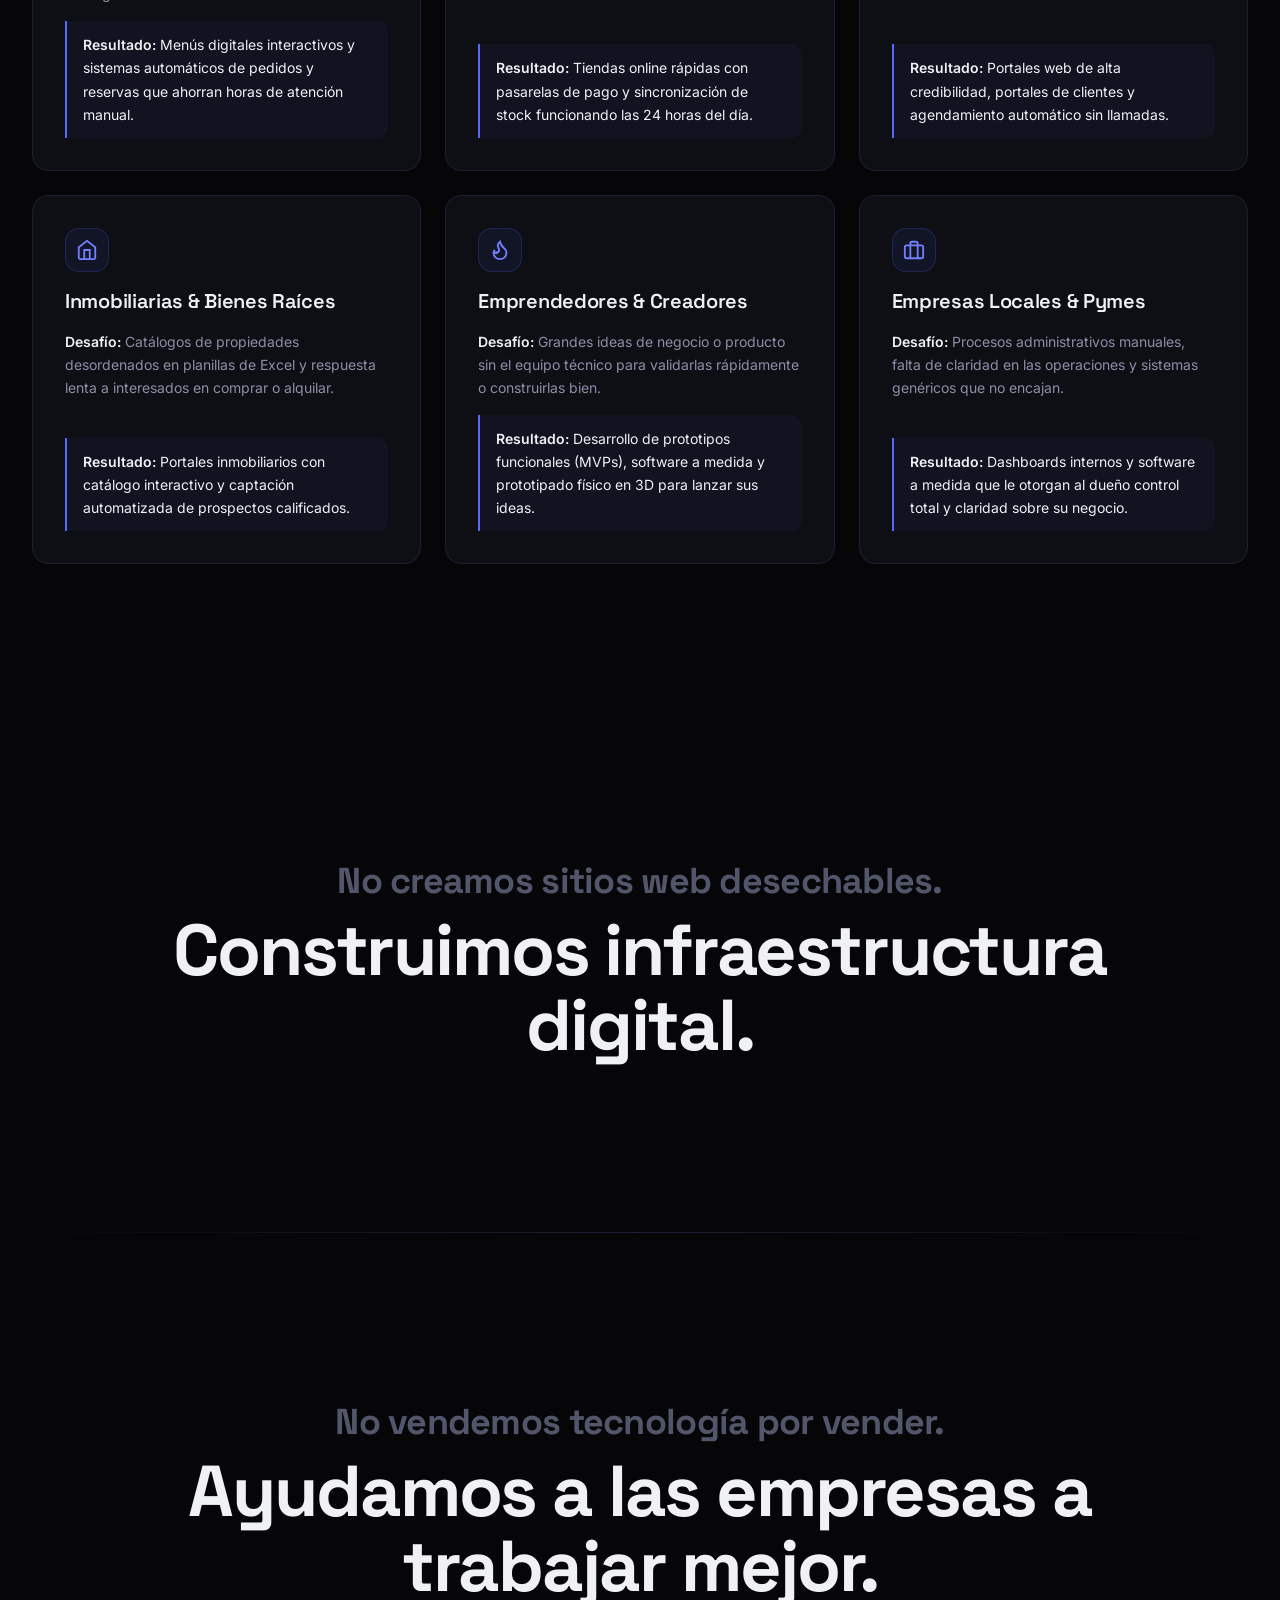
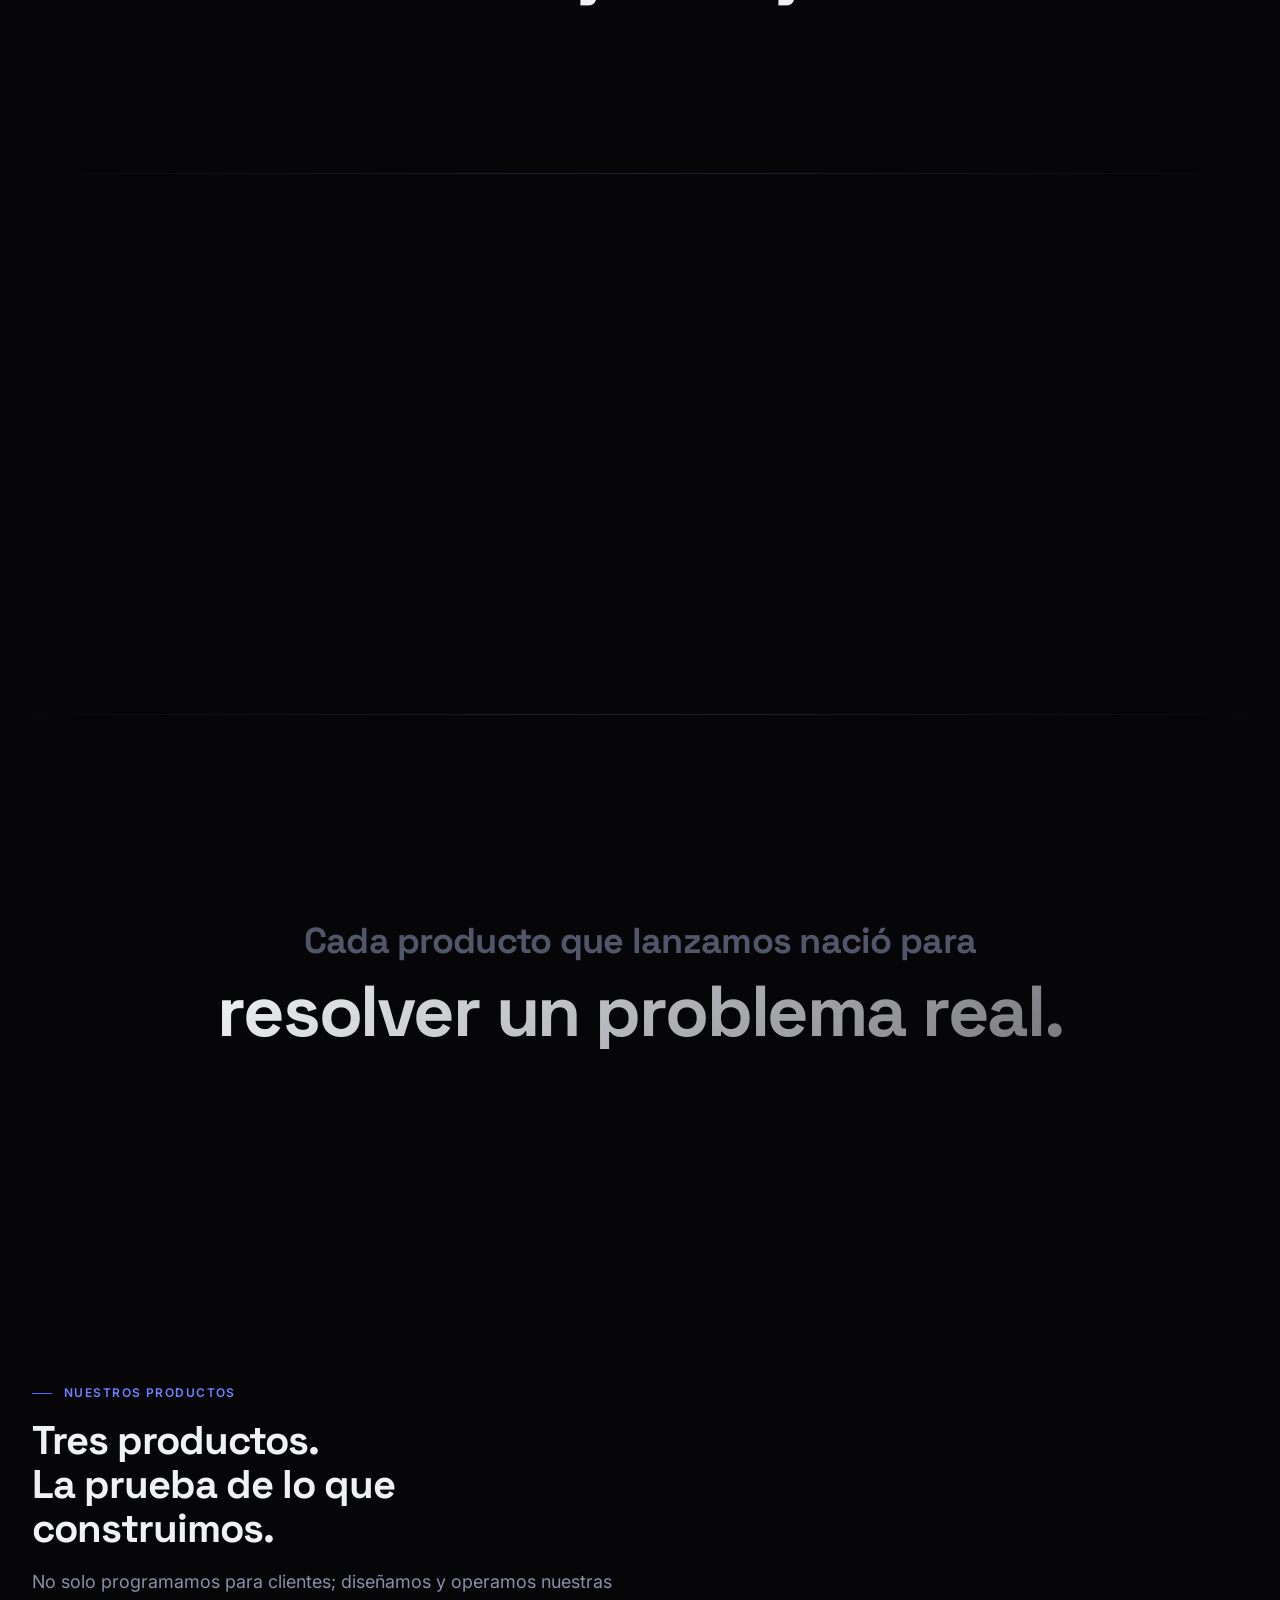
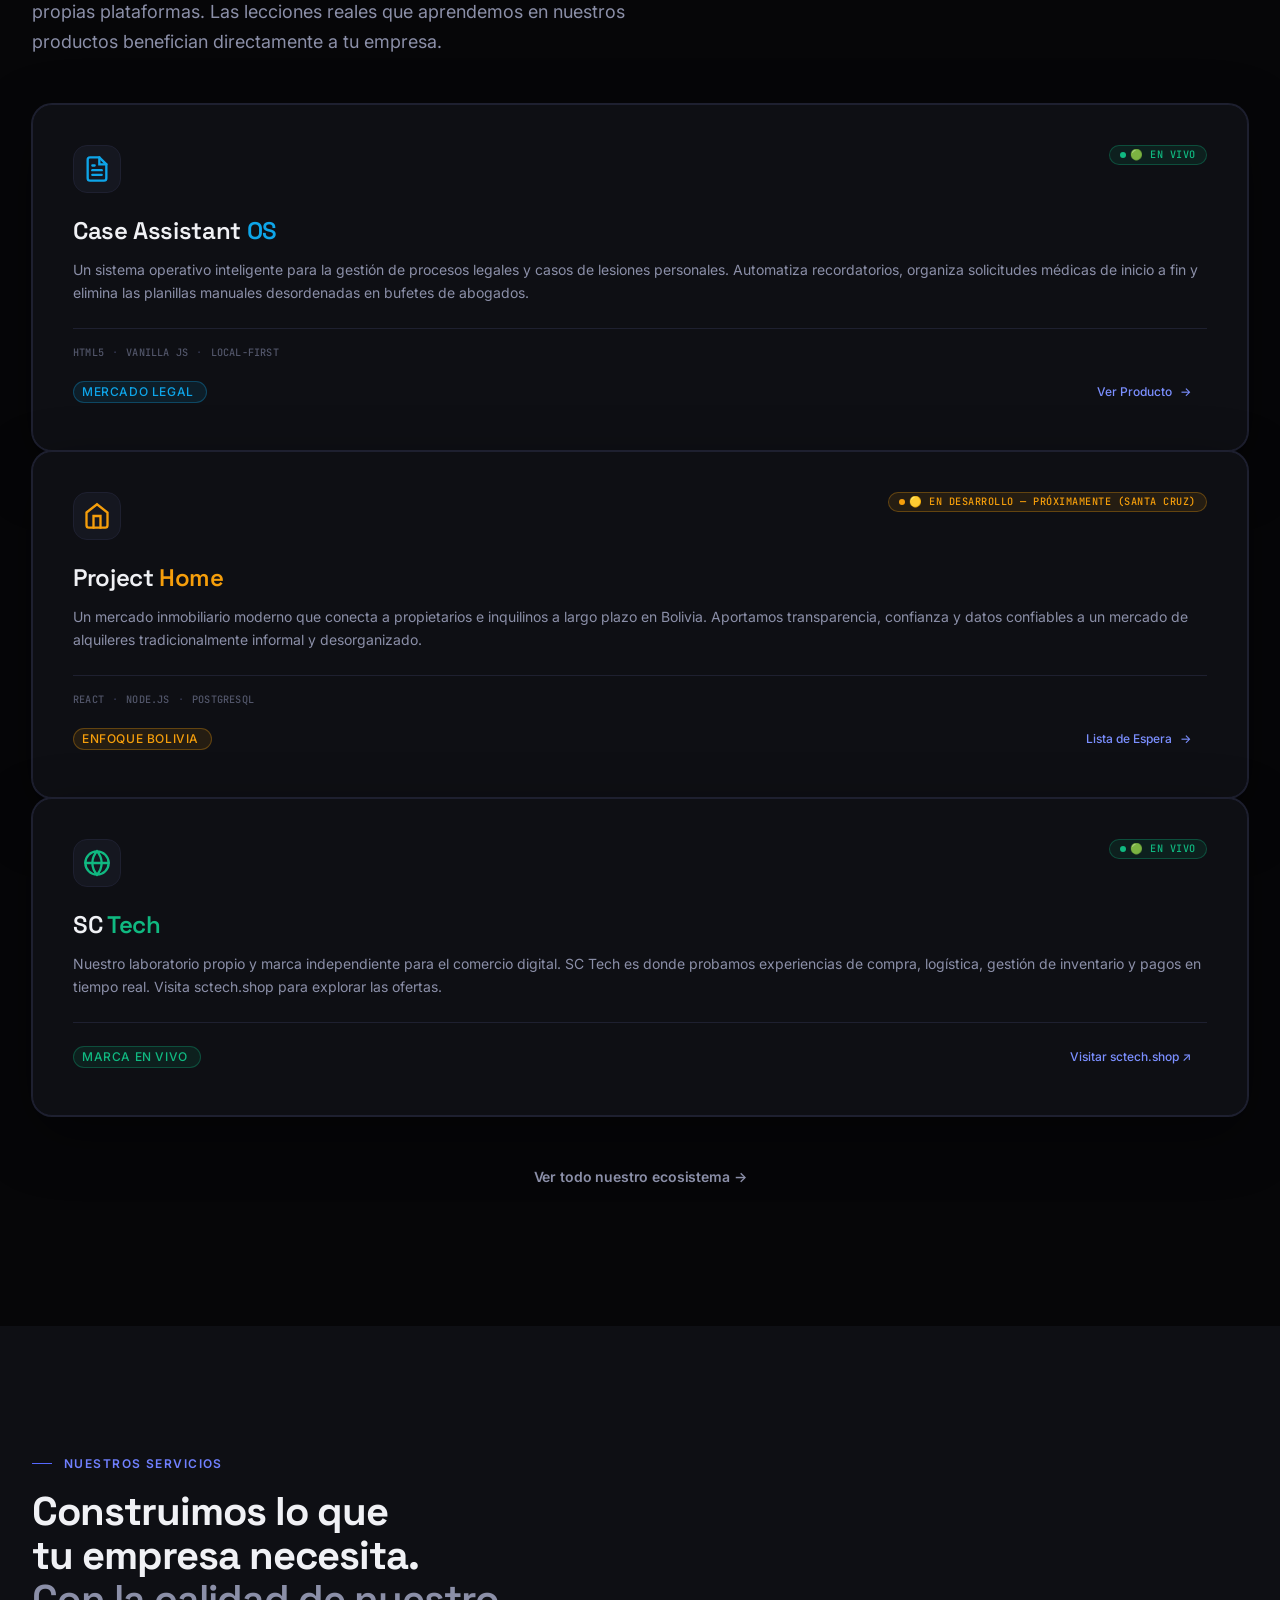
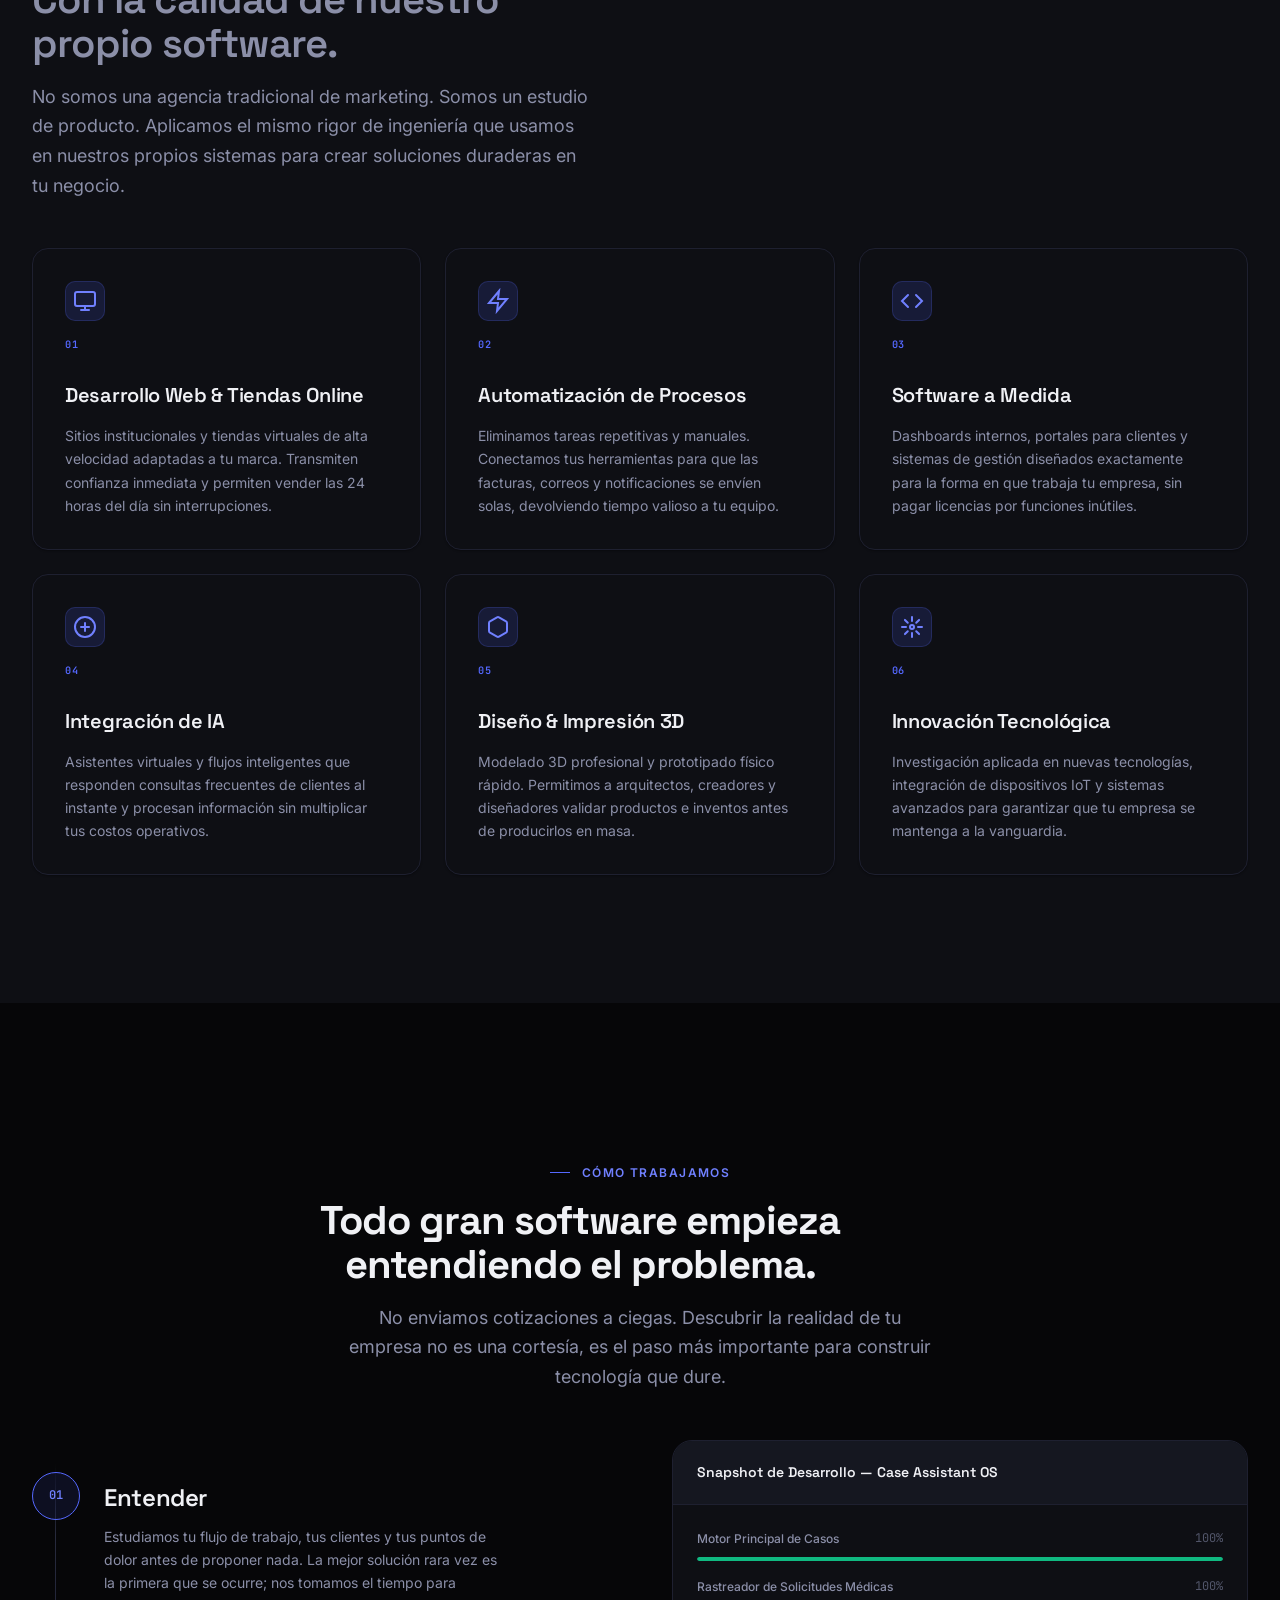
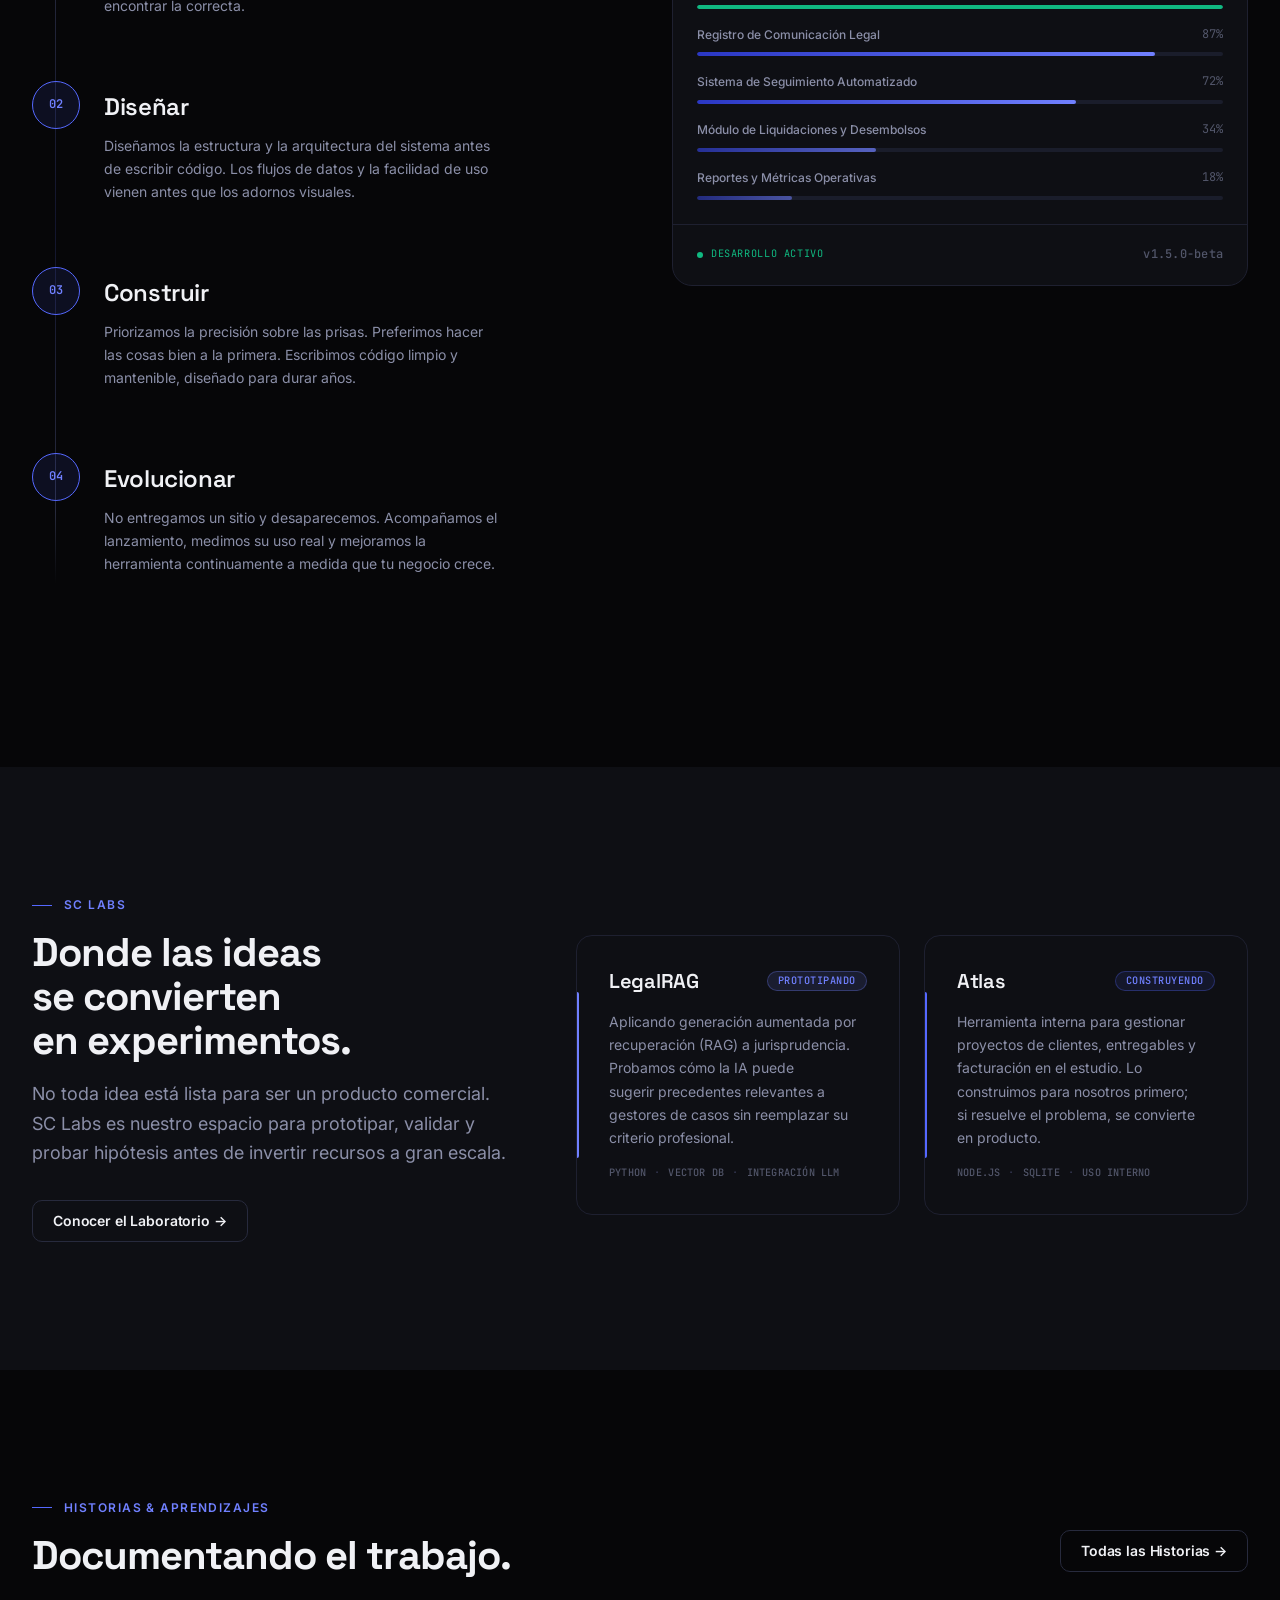
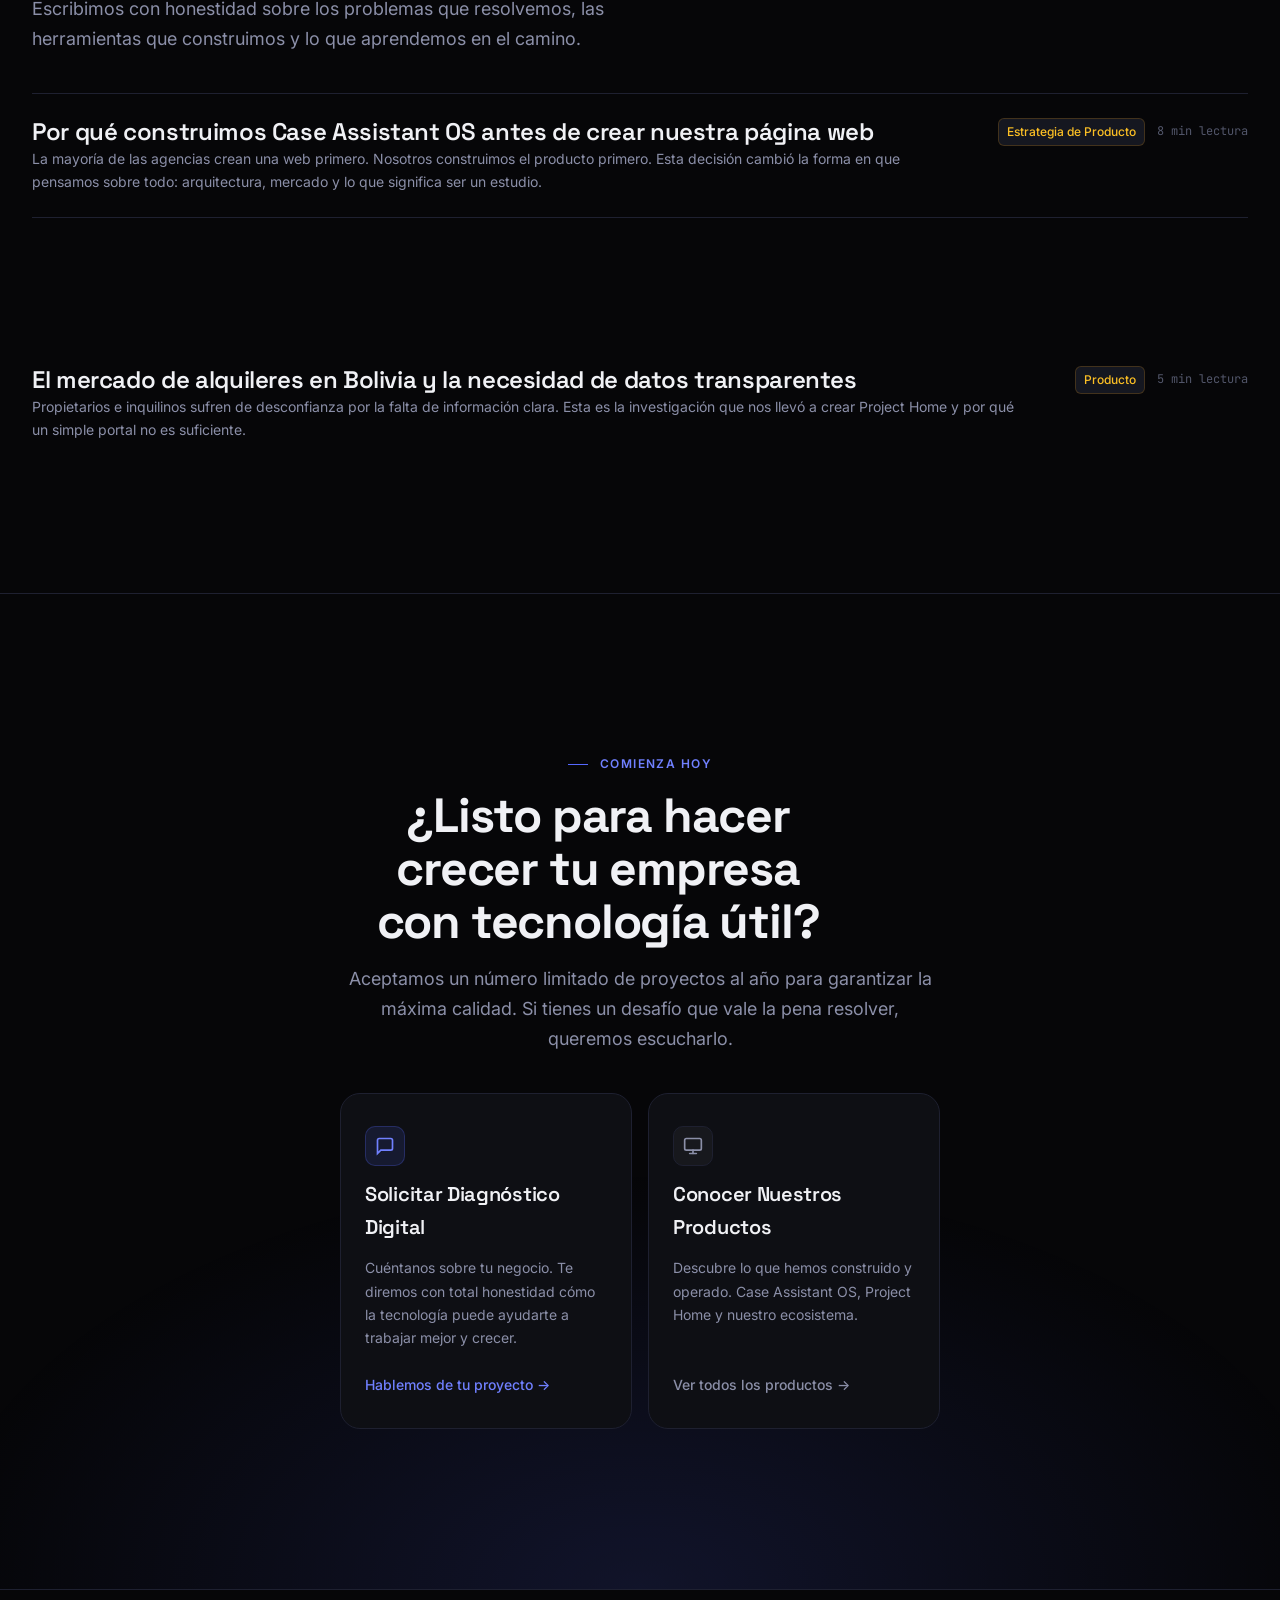
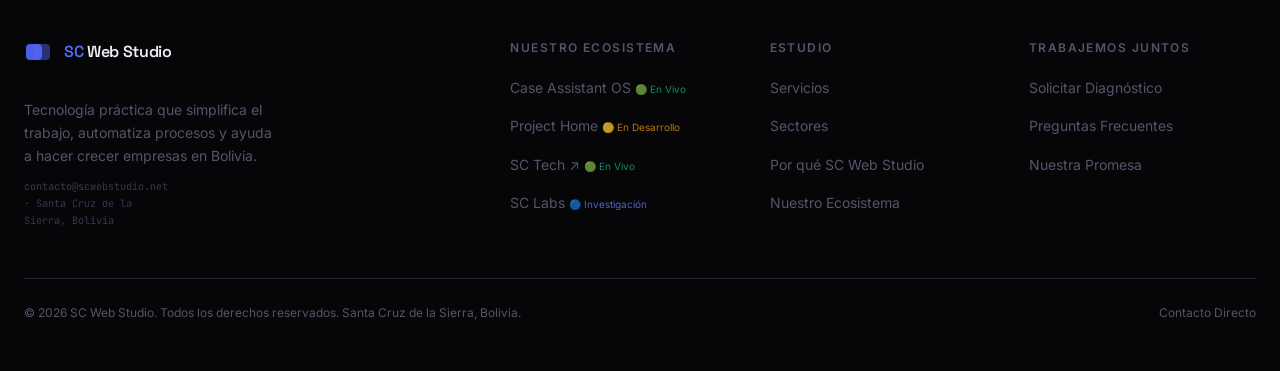
==== commit d98c8034: "v1.1 Beta candidate before Hero Vision redesign" ====
--- a/index.html
+++ b/index.html
@@ -1,13 +1,13 @@
 <!DOCTYPE html>
-<html lang="en">
+<html lang="es">
 <head>
   <meta charset="UTF-8">
   <meta name="viewport" content="width=device-width, initial-scale=1.0">
 
   <!-- ── Primary SEO ────────────────────────────────────────────────────── -->
-  <title>SC Web Studio — Digital Product Studio</title>
-  <meta name="description" content="SC Web Studio is a Digital Product Studio based in Bolivia. We design and build software products, SaaS tools, and automation systems — while developing our own products in the industries that matter most.">
-  <meta name="keywords" content="digital product studio, software development, SaaS development, automation, Bolivia, Case Assistant OS, Project Home, SC Tech">
+  <title>SC Web Studio — Estudio de Productos Digitales en Bolivia</title>
+  <meta name="description" content="SC Web Studio es un Estudio de Productos Digitales en Bolivia. Diseñamos sitios web, tiendas virtuales, automatización de procesos y software a medida para impulsar empresas y emprendedores.">
+  <meta name="keywords" content="estudio de productos digitales, desarrollo de software, desarrollo web Bolivia, tiendas virtuales, automatización de procesos, software a medida, Bolivia, Case Assistant OS, Project Home, SC Tech">
   <meta name="author" content="SC Web Studio">
   <meta name="robots" content="index, follow">
   <link rel="canonical" href="https://scwebstudio.com/">
@@ -15,20 +15,20 @@
   <!-- ── Open Graph ──────────────────────────────────────────────────────── -->
   <meta property="og:type"        content="website">
   <meta property="og:url"         content="https://scwebstudio.com/">
-  <meta property="og:title"       content="SC Web Studio — Digital Product Studio">
-  <meta property="og:description" content="We build software that makes work simpler and creates opportunities. Three products. One mission. An expanding ecosystem.">
+  <meta property="og:title"       content="SC Web Studio — Estudio de Productos Digitales en Bolivia">
+  <meta property="og:description" content="Construimos tecnología práctica que simplifica el trabajo, automatiza procesos y crea oportunidades para empresas en Bolivia.">
   <meta property="og:site_name"   content="SC Web Studio">
-  <meta property="og:locale"      content="en_US">
+  <meta property="og:locale"      content="es_BO">
   <meta property="og:image"       content="https://scwebstudio.com/shared/assets/og/home.jpg">
   <meta property="og:image:width"  content="1200">
   <meta property="og:image:height" content="630">
-  <meta property="og:image:alt"   content="SC Web Studio — Digital Product Studio">
+  <meta property="og:image:alt"   content="SC Web Studio — Estudio de Productos Digitales">
 
   <!-- ── Twitter Card ───────────────────────────────────────────────────── -->
   <meta name="twitter:card"        content="summary_large_image">
   <meta name="twitter:site"        content="@scwebstudio">
-  <meta name="twitter:title"       content="SC Web Studio — Digital Product Studio">
-  <meta name="twitter:description" content="We build software that makes work simpler and creates opportunities.">
+  <meta name="twitter:title"       content="SC Web Studio — Estudio de Productos Digitales en Bolivia">
+  <meta name="twitter:description" content="Construimos tecnología práctica que simplifica el trabajo y crea oportunidades.">
   <meta name="twitter:image"       content="https://scwebstudio.com/shared/assets/og/home.jpg">
 
   <!-- ── PWA / App Shell ────────────────────────────────────────────────── -->
@@ -310,6 +310,87 @@
     }
 
     /* ────────────────────────────────────────────────────────────────────
+       INDUSTRIES / WHO WE HELP SECTION
+    ──────────────────────────────────────────────────────────────────── */
+    .industries-grid {
+      display: grid;
+      grid-template-columns: 1fr;
+      gap: var(--space-6);
+      margin-top: var(--space-12);
+    }
+
+    @media (min-width: 640px) {
+      .industries-grid { grid-template-columns: repeat(2, 1fr); }
+    }
+
+    @media (min-width: 1024px) {
+      .industries-grid { grid-template-columns: repeat(3, 1fr); }
+    }
+
+    .card-industry {
+      background: var(--bg-surface);
+      border: 1px solid var(--border-subtle);
+      border-radius: var(--radius-xl);
+      padding: var(--space-8);
+      display: flex;
+      flex-direction: column;
+      gap: var(--space-4);
+      transition:
+        transform var(--duration-slow) var(--ease-spring),
+        box-shadow var(--duration-slow) var(--ease-out),
+        border-color var(--duration-base) var(--ease-out);
+    }
+
+    .card-industry:hover {
+      transform: translateY(-4px);
+      border-color: var(--border-default);
+      box-shadow: var(--shadow-card-hover);
+    }
+
+    .card-industry-icon {
+      width: 44px;
+      height: 44px;
+      border-radius: var(--radius-lg);
+      background: rgba(85, 104, 255, 0.08);
+      border: 1px solid rgba(85, 104, 255, 0.2);
+      display: flex;
+      align-items: center;
+      justify-content: center;
+      color: var(--studio-400);
+      flex-shrink: 0;
+    }
+
+    .card-industry-icon svg {
+      width: 22px;
+      height: 22px;
+    }
+
+    .card-industry-title {
+      font-family: var(--font-display);
+      font-size: var(--text-lg);
+      font-weight: var(--weight-semibold);
+      color: var(--text-primary);
+      letter-spacing: -0.015em;
+    }
+
+    .card-industry-problem {
+      font-size: var(--text-sm);
+      color: var(--text-secondary);
+      line-height: var(--leading-relaxed);
+    }
+
+    .card-industry-outcome {
+      font-size: var(--text-sm);
+      color: var(--text-primary);
+      line-height: var(--leading-relaxed);
+      background: rgba(85, 104, 255, 0.05);
+      border-left: 2px solid var(--studio-500);
+      padding: var(--space-3) var(--space-4);
+      border-radius: 0 var(--radius-md) var(--radius-md) 0;
+      margin-top: auto;
+    }
+
+    /* ────────────────────────────────────────────────────────────────────
        MANIFESTO SECTION
     ──────────────────────────────────────────────────────────────────── */
     .manifesto-wrap {
@@ -317,7 +398,7 @@
     }
 
     .manifesto-statement {
-      min-height: 72vh;
+      min-height: 60vh;
       display: flex;
       flex-direction: column;
       align-items: center;
@@ -338,7 +419,7 @@
 
     .manifesto-pre {
       font-family: var(--font-display);
-      font-size: clamp(1.25rem, 3.5vw, 2.5rem);
+      font-size: clamp(1.25rem, 3.5vw, 2.25rem);
       font-weight: var(--weight-bold);
       line-height: 1.1;
       letter-spacing: -0.02em;
@@ -347,23 +428,23 @@
 
     .manifesto-main {
       font-family: var(--font-display);
-      font-size: clamp(2rem, 6.5vw, 5rem);
+      font-size: clamp(2rem, 6vw, 4.5rem);
       font-weight: var(--weight-bold);
       line-height: 1.04;
       letter-spacing: -0.03em;
       color: var(--text-primary);
       margin-top: var(--space-3);
-      max-width: 18ch;
+      max-width: 20ch;
     }
 
     .manifesto-single {
       font-family: var(--font-display);
-      font-size: clamp(1.6rem, 5vw, 3.75rem);
+      font-size: clamp(1.6rem, 5vw, 3.5rem);
       font-weight: var(--weight-bold);
       line-height: 1.08;
       letter-spacing: -0.025em;
       color: var(--text-secondary);
-      max-width: 24ch;
+      max-width: 26ch;
     }
 
     .manifesto-final .manifesto-main {
@@ -434,7 +515,7 @@
     }
 
     @media (min-width: 1024px) {
-      .services-grid { grid-template-columns: repeat(4, 1fr); gap: var(--space-6); }
+      .services-grid { grid-template-columns: repeat(3, 1fr); gap: var(--space-6); }
     }
 
     /* Service number accent */
@@ -444,7 +525,7 @@
       font-weight: var(--weight-semibold);
       color: var(--studio-500);
       letter-spacing: 0.08em;
-      margin-bottom: var(--space-5);
+      margin-bottom: var(--space-3);
       display: block;
     }
 
@@ -702,7 +783,7 @@
       display: grid;
       grid-template-columns: 1fr;
       gap: var(--space-4);
-      max-width: 560px;
+      max-width: 600px;
       margin-inline: auto;
       margin-top: var(--space-10);
     }
@@ -791,7 +872,7 @@
         "name": "SC Web Studio",
         "alternateName": "SC Web Studio Digital Product Studio",
         "url": "https://scwebstudio.com",
-        "description": "SC Web Studio is a Digital Product Studio based in Bolivia. We build software products, SaaS tools, automation systems, and digital experiences.",
+        "description": "SC Web Studio es un Estudio de Productos Digitales basado en Bolivia. Construimos sitios web, comercio electrónico, herramientas de automatización y productos de software a medida.",
         "foundingDate": "2020",
         "address": {
           "@type": "PostalAddress",
@@ -799,9 +880,9 @@
         },
         "contactPoint": {
           "@type": "ContactPoint",
-          "contactType": "business inquiries",
-          "email": "hello@scwebstudio.com",
-          "availableLanguage": ["English", "Spanish"]
+          "contactType": "atención a empresas",
+          "email": "contacto@scwebstudio.net",
+          "availableLanguage": ["Spanish"]
         }
       },
       {
@@ -815,11 +896,11 @@
         "@type": "WebPage",
         "@id": "https://scwebstudio.com/#webpage",
         "url": "https://scwebstudio.com",
-        "name": "SC Web Studio — Digital Product Studio",
-        "description": "We design and build software products, automation systems, and digital experiences that make work simpler.",
+        "name": "SC Web Studio — Estudio de Productos Digitales en Bolivia",
+        "description": "Diseñamos y construimos tecnología práctica que simplifica el trabajo y crea oportunidades para empresas locales.",
         "isPartOf": { "@id": "https://scwebstudio.com/#website" },
         "about": { "@id": "https://scwebstudio.com/#organization" },
-        "inLanguage": "en-US"
+        "inLanguage": "es-BO"
       }
     ]
   }
@@ -829,7 +910,7 @@
 <body class="page-wrapper" data-base-path="">
 
   <!-- Accessibility skip link -->
-  <a href="#main-content" class="skip-link">Skip to main content</a>
+  <a href="#main-content" class="skip-link">Saltar al contenido principal</a>
 
   <!-- Scroll progress bar -->
   <div class="scroll-progress" id="scroll-progress" aria-hidden="true"></div>
@@ -856,36 +937,36 @@
           <div class="hero-text">
 
             <p class="sh-label reveal reveal-fade" id="hero-eyebrow">
-              Digital Product Studio
+              Estudio de Productos Digitales
             </p>
 
             <h1 class="hero-h1 reveal" id="hero-heading">
-              Software designed<br>
-              to simplify the work<br>
-              <span class="hero-h1-accent">that matters.</span>
+              Tecnología diseñada<br>
+              para hacer crecer<br>
+              <span class="hero-h1-accent">tu empresa.</span>
             </h1>
 
             <p class="hero-lead reveal">
-              We design and build software products, automation systems, and
-              digital experiences. Professional services finance the continuous
-              development of products we believe in.
+              Diseñamos sitios web, tiendas virtuales, automatizaciones de procesos
+              y software a medida para empresas en Bolivia. Nuestros servicios financian
+              el desarrollo de nuestros propios productos globales.
             </p>
 
             <div class="btn-group reveal">
-              <a href="products/" class="btn btn-primary btn-lg" id="hero-cta-products">
-                Explore Our Products
+              <a href="contact/" class="btn btn-primary btn-lg" id="hero-cta-project">
+                Solicitar Diagnóstico Digital
               </a>
-              <a href="contact/" class="btn btn-secondary btn-lg" id="hero-cta-project">
-                Start a Project
+              <a href="#services" class="btn btn-secondary btn-lg" id="hero-cta-products">
+                Ver Servicios
               </a>
             </div>
 
             <div class="hero-trust reveal reveal-fade">
-              <span>Based in Bolivia</span>
+              <span>Con sede en Bolivia</span>
               <span class="hero-trust-sep">·</span>
-              <span>Serving clients globally</span>
+              <span>Impulsando empresas locales</span>
               <span class="hero-trust-sep">·</span>
-              <span>Building in public</span>
+              <span>Desarrollo de alto nivel</span>
             </div>
 
           </div>
@@ -907,7 +988,7 @@
               <div class="hero-accent-box">
                 <span style="font-size:9px;font-family:var(--font-ui);font-weight:600;color:var(--text-tertiary);text-transform:uppercase;letter-spacing:0.06em;">Stack</span>
                 <span style="font-family:var(--font-mono);font-size:10px;color:var(--text-secondary);">HTML · CSS · Vanilla JS</span>
-                <span style="font-family:var(--font-mono);font-size:10px;color:var(--studio-400);">Local-First Architecture</span>
+                <span style="font-family:var(--font-mono);font-size:10px;color:var(--studio-400);">Arquitectura Local-First</span>
               </div>
             </div>
 
@@ -915,7 +996,7 @@
             <div class="hero-mockup-frame">
               <div class="hero-mockup-glare"></div>
 
-              <img src="shared/assets/mockups/home_ecosystem.jpg" alt="SC Web Studio Ecosystem Dashboard" class="hero-mockup-image" width="1280" height="720">
+              <img src="shared/assets/mockups/home_ecosystem.jpg" alt="Ecosistema SC Web Studio Dashboard" class="hero-mockup-image" width="1280" height="720">
             </div><!-- /hero-mockup-frame -->
 
           </div><!-- /hero-mockup-wrapper -->
@@ -932,22 +1013,22 @@
         <div class="identity-strip-inner">
           <div class="identity-item">
             <svg viewBox="0 0 24 24" fill="none" stroke="currentColor" stroke-width="2" stroke-linecap="round"><polygon points="12 2 15.09 8.26 22 9.27 17 14.14 18.18 21.02 12 17.77 5.82 21.02 7 14.14 2 9.27 8.91 8.26 12 2"/></svg>
-            Digital Product Studio
+            Estudio de Productos Digitales
           </div>
           <div class="identity-sep"></div>
           <div class="identity-item">
             <svg viewBox="0 0 24 24" fill="none" stroke="currentColor" stroke-width="2" stroke-linecap="round"><circle cx="12" cy="12" r="10"/><line x1="2" y1="12" x2="22" y2="12"/><path d="M12 2a15.3 15.3 0 0 1 4 10 15.3 15.3 0 0 1-4 10 15.3 15.3 0 0 1-4-10 15.3 15.3 0 0 1 4-10z"/></svg>
-            Based in Bolivia
+            Con sede en Bolivia
           </div>
           <div class="identity-sep"></div>
           <div class="identity-item">
             <svg viewBox="0 0 24 24" fill="none" stroke="currentColor" stroke-width="2" stroke-linecap="round"><path d="M21 10c0 7-9 13-9 13s-9-6-9-13a9 9 0 0 1 18 0z"/><circle cx="12" cy="10" r="3"/></svg>
-            Serving clients globally
+            Soluciones para empresas reales
           </div>
           <div class="identity-sep"></div>
           <div class="identity-item">
             <svg viewBox="0 0 24 24" fill="none" stroke="currentColor" stroke-width="2" stroke-linecap="round"><polyline points="22 12 18 12 15 21 9 3 6 12 2 12"/></svg>
-            Building in public
+            Desarrollo transparente
           </div>
         </div>
       </div>
@@ -955,55 +1036,183 @@
 
 
     <!-- ════════════════════════════════════════
+         §1.6 — WHO WE HELP (A QUIÉNES AYUDAMOS)
+    ═════════════════════════════════════════ -->
+    <section class="section section-lg" id="who-we-help" aria-labelledby="wwh-heading">
+      <div class="container">
+
+        <div class="reveal">
+          <p class="sh-label" id="wwh-eyebrow">A quiénes ayudamos</p>
+          <h2 class="sh-heading" id="wwh-heading">
+            Soluciones reales para<br>empresas en Bolivia.
+          </h2>
+          <p class="sh-lead">
+            Entendemos los desafíos diarios de operar un negocio local. Construimos la
+            infraestructura digital que tu empresa necesita para trabajar mejor y vender más.
+          </p>
+        </div>
+
+        <div class="industries-grid reveal-group">
+
+          <!-- Gastronomía & Restaurantes -->
+          <article class="card-industry reveal">
+            <div class="card-industry-icon">
+              <svg viewBox="0 0 24 24" fill="none" stroke="currentColor" stroke-width="2" stroke-linecap="round" aria-hidden="true">
+                <path d="M18 8h1a4 4 0 0 1 0 8h-1"/>
+                <path d="M2 8h16v9a4 4 0 0 1-4 4H6a4 4 0 0 1-4-4V8z"/>
+                <line x1="6" y1="1" x2="6" y2="4"/>
+                <line x1="10" y1="1" x2="10" y2="4"/>
+                <line x1="14" y1="1" x2="14" y2="4"/>
+              </svg>
+            </div>
+            <h3 class="card-industry-title">Gastronomía & Restaurantes</h3>
+            <p class="card-industry-problem">
+              <strong>Desafío:</strong> Depender de tomar pedidos manualmente por WhatsApp, menús desactualizados en PDF y reservas desorganizadas.
+            </p>
+            <div class="card-industry-outcome">
+              <strong>Resultado:</strong> Menús digitales interactivos y sistemas automáticos de pedidos y reservas que ahorran horas de atención manual.
+            </div>
+          </article>
+
+          <!-- Comercio & Marcas de Ropa -->
+          <article class="card-industry reveal">
+            <div class="card-industry-icon">
+              <svg viewBox="0 0 24 24" fill="none" stroke="currentColor" stroke-width="2" stroke-linecap="round" aria-hidden="true">
+                <path d="M6 2L3 6v14a2 2 0 0 0 2 2h14a2 2 0 0 0 2-2V6l-3-4z"/>
+                <line x1="3" y1="6" x2="21" y2="6"/>
+                <path d="M16 10a4 4 0 0 1-8 0"/>
+              </svg>
+            </div>
+            <h3 class="card-industry-title">Comercio & Marcas de Ropa</h3>
+            <p class="card-industry-problem">
+              <strong>Desafío:</strong> Ventas atrapadas en mensajes privados de redes sociales, confirmaciones de pago manuales y descontrol de inventario.
+            </p>
+            <div class="card-industry-outcome">
+              <strong>Resultado:</strong> Tiendas online rápidas con pasarelas de pago y sincronización de stock funcionando las 24 horas del día.
+            </div>
+          </article>
+
+          <!-- Servicios Profesionales (Bufetes & Clínicas) -->
+          <article class="card-industry reveal">
+            <div class="card-industry-icon">
+              <svg viewBox="0 0 24 24" fill="none" stroke="currentColor" stroke-width="2" stroke-linecap="round" aria-hidden="true">
+                <path d="M16 4h2a2 2 0 0 1 2 2v14a2 2 0 0 1-2 2H6a2 2 0 0 1-2-2V6a2 2 0 0 1 2-2h2"/>
+                <rect x="8" y="2" width="8" height="4" rx="1" ry="1"/>
+              </svg>
+            </div>
+            <h3 class="card-industry-title">Bufetes & Clínicas</h3>
+            <p class="card-industry-problem">
+              <strong>Desafío:</strong> Gestión manual de citas, información de pacientes o clientes traspapelada y una presencia web poco profesional.
+            </p>
+            <div class="card-industry-outcome">
+              <strong>Resultado:</strong> Portales web de alta credibilidad, portales de clientes y agendamiento automático sin llamadas.
+            </div>
+          </article>
+
+          <!-- Inmobiliarias & Bienes Raíces -->
+          <article class="card-industry reveal">
+            <div class="card-industry-icon">
+              <svg viewBox="0 0 24 24" fill="none" stroke="currentColor" stroke-width="2" stroke-linecap="round" aria-hidden="true">
+                <path d="m3 9 9-7 9 7v11a2 2 0 0 1-2 2H5a2 2 0 0 1-2-2z"/>
+                <polyline points="9 22 9 12 15 12 15 22"/>
+              </svg>
+            </div>
+            <h3 class="card-industry-title">Inmobiliarias & Bienes Raíces</h3>
+            <p class="card-industry-problem">
+              <strong>Desafío:</strong> Catálogos de propiedades desordenados en planillas de Excel y respuesta lenta a interesados en comprar o alquilar.
+            </p>
+            <div class="card-industry-outcome">
+              <strong>Resultado:</strong> Portales inmobiliarios con catálogo interactivo y captación automatizada de prospectos calificados.
+            </div>
+          </article>
+
+          <!-- Emprendedores & Creadores -->
+          <article class="card-industry reveal">
+            <div class="card-industry-icon">
+              <svg viewBox="0 0 24 24" fill="none" stroke="currentColor" stroke-width="2" stroke-linecap="round" aria-hidden="true">
+                <path d="M8.5 14.5A2.5 2.5 0 0 0 11 12c0-1.38-.5-2-1-3-1.072-2.143-.224-4.054 2-6 .5 2.5 2 4.9 4 6.5 2 1.6 3 3.5 3 5.5a7 7 0 1 1-14 0c0-1.153.433-2.294 1-3a2.5 2.5 0 0 0 2.5 3.5z"/>
+              </svg>
+            </div>
+            <h3 class="card-industry-title">Emprendedores & Creadores</h3>
+            <p class="card-industry-problem">
+              <strong>Desafío:</strong> Grandes ideas de negocio o producto sin el equipo técnico para validarlas rápidamente o construirlas bien.
+            </p>
+            <div class="card-industry-outcome">
+              <strong>Resultado:</strong> Desarrollo de prototipos funcionales (MVPs), software a medida y prototipado físico en 3D para lanzar sus ideas.
+            </div>
+          </article>
+
+          <!-- Empresas Locales & Pymes -->
+          <article class="card-industry reveal">
+            <div class="card-industry-icon">
+              <svg viewBox="0 0 24 24" fill="none" stroke="currentColor" stroke-width="2" stroke-linecap="round" aria-hidden="true">
+                <rect x="2" y="7" width="20" height="14" rx="2" ry="2"/>
+                <path d="M16 21V5a2 2 0 0 0-2-2h-4a2 2 0 0 0-2 2v16"/>
+              </svg>
+            </div>
+            <h3 class="card-industry-title">Empresas Locales & Pymes</h3>
+            <p class="card-industry-problem">
+              <strong>Desafío:</strong> Procesos administrativos manuales, falta de claridad en las operaciones y sistemas genéricos que no encajan.
+            </p>
+            <div class="card-industry-outcome">
+              <strong>Resultado:</strong> Dashboards internos y software a medida que le otorgan al dueño control total y claridad sobre su negocio.
+            </div>
+          </article>
+
+        </div>
+      </div>
+    </section>
+
+
+    <!-- ════════════════════════════════════════
          §2 — MANIFESTO
     ═════════════════════════════════════════ -->
-    <section class="manifesto-wrap manifesto-sequence" aria-label="Studio manifesto">
+    <section class="manifesto-wrap manifesto-sequence" aria-label="Manifiesto del estudio">
 
       <div class="manifesto-statement" id="manifesto-1">
-        <p class="manifesto-pre">We don't build websites.</p>
-        <p class="manifesto-main">We build software.</p>
+        <p class="manifesto-pre">No creamos sitios web desechables.</p>
+        <p class="manifesto-main">Construimos infraestructura digital.</p>
       </div>
 
       <div class="manifesto-divider"></div>
 
       <div class="manifesto-statement" id="manifesto-2">
-        <p class="manifesto-pre">We don't work on projects.</p>
-        <p class="manifesto-main">We invest in problems worth solving.</p>
+        <p class="manifesto-pre">No vendemos tecnología por vender.</p>
+        <p class="manifesto-main">Ayudamos a las empresas a trabajar mejor.</p>
       </div>
 
       <div class="manifesto-divider"></div>
 
       <div class="manifesto-statement" id="manifesto-3">
         <p class="manifesto-single">
-          Professional services finance<br>the ideas we believe in.
+          Los servicios profesionales financian<br>los productos en los que creemos.
         </p>
       </div>
 
       <div class="manifesto-divider"></div>
 
       <div class="manifesto-statement manifesto-final" id="manifesto-4">
-        <p class="manifesto-pre">Every product we ship began with</p>
-        <p class="manifesto-main">a problem we couldn't ignore.</p>
+        <p class="manifesto-pre">Cada producto que lanzamos nació para</p>
+        <p class="manifesto-main">resolver un problema real.</p>
       </div>
 
     </section>
 
 
     <!-- ════════════════════════════════════════
-         §3 — OUR PRODUCTS
+         §3 — OUR PRODUCTS (NUESTROS PRODUCTOS)
     ═════════════════════════════════════════ -->
     <section class="section section-lg" id="products" aria-labelledby="products-heading">
       <div class="container">
 
         <div class="reveal">
-          <p class="sh-label" id="products-eyebrow">Our Products</p>
+          <p class="sh-label" id="products-eyebrow">Nuestros Productos</p>
           <h2 class="sh-heading" id="products-heading">
-            Three products.<br>One mission.
+            Tres productos.<br>La prueba de lo que construimos.
           </h2>
           <p class="sh-lead">
-            We build in the industries we understand deeply. Each product is
-            a long-term investment — not a quick launch. Not a side project.
-            A commitment.
+            No solo programamos para clientes; diseñamos y operamos nuestras propias plataformas.
+            Las lecciones reales que aprendemos en nuestros productos benefician directamente a tu empresa.
           </p>
         </div>
 
@@ -1023,17 +1232,16 @@
                   <polyline points="10 9 9 9 8 9"/>
                 </svg>
               </div>
-              <span class="badge badge-active-dev badge-dot badge-dot-pulse">Active Development</span>
+              <span class="badge badge-live badge-dot badge-dot-pulse">🟢 En Vivo</span>
             </div>
             <div class="card-product-body">
               <h3 class="card-product-title product-name-legal" id="prod-cao-title">
                 Case Assistant <span class="accent">OS</span>
               </h3>
               <p class="card-product-description">
-                An intelligent workstation for Personal Injury case managers.
-                Automates follow-ups, tracks medical requests from submission to
-                settlement, and eliminates the spreadsheet — without changing
-                how your firm already works.
+                Un sistema operativo inteligente para la gestión de procesos legales y casos de lesiones personales.
+                Automatiza recordatorios, organiza solicitudes médicas de inicio a fin y elimina las planillas
+                manuales desordenadas en bufetes de abogados.
               </p>
             </div>
             <div class="card-product-meta">
@@ -1043,9 +1251,9 @@
                 <span class="tech-label">Local-First</span>
               </div>
               <div class="card-product-footer">
-                <span class="badge badge-product badge-product-legal">U.S. Legal Market</span>
+                <span class="badge badge-product badge-product-legal">Mercado Legal</span>
                 <a href="products/case-assistant-os/" class="btn btn-text btn-sm" id="cao-learn-more">
-                  View Product <span class="btn-arrow">→</span>
+                  Ver Producto <span class="btn-arrow">→</span>
                 </a>
               </div>
             </div>
@@ -1061,17 +1269,16 @@
                   <polyline points="9 22 9 12 15 12 15 22"/>
                 </svg>
               </div>
-              <span class="badge badge-coming-soon badge-dot">Coming Soon</span>
+              <span class="badge badge-coming-soon badge-dot">🟡 En Desarrollo — Próximamente (Santa Cruz)</span>
             </div>
             <div class="card-product-body">
               <h3 class="card-product-title product-name-home" id="prod-ph-title">
                 Project <span class="accent">Home</span>
               </h3>
               <p class="card-product-description">
-                A modern rental marketplace connecting landlords and long-term
-                tenants through a cleaner, faster, more transparent experience.
-                Bolivia's rental market has a trust and data problem.
-                We're building the solution.
+                Un mercado inmobiliario moderno que conecta a propietarios e inquilinos a largo plazo en Bolivia.
+                Aportamos transparencia, confianza y datos confiables a un mercado de alquileres tradicionalmente
+                informal y desorganizado.
               </p>
             </div>
             <div class="card-product-meta">
@@ -1081,10 +1288,10 @@
                 <span class="tech-label">PostgreSQL</span>
               </div>
               <div class="card-product-footer">
-                <span class="badge badge-product badge-product-home">Bolivia-First</span>
+                <span class="badge badge-product badge-product-home">Enfoque Bolivia</span>
                 <button class="btn btn-text btn-sm" id="ph-waitlist-btn"
                         data-modal="modal-waitlist">
-                  Join Waitlist <span class="btn-arrow">→</span>
+                  Lista de Espera <span class="btn-arrow">→</span>
                 </button>
               </div>
             </div>
@@ -1101,25 +1308,24 @@
                   <path d="M12 2a15.3 15.3 0 0 1 4 10 15.3 15.3 0 0 1-4 10 15.3 15.3 0 0 1-4-10 15.3 15.3 0 0 1 4-10z"/>
                 </svg>
               </div>
-              <span class="badge badge-live badge-dot badge-dot-pulse">Live</span>
+              <span class="badge badge-live badge-dot badge-dot-pulse">🟢 En Vivo</span>
             </div>
             <div class="card-product-body">
               <h3 class="card-product-title product-name-tech" id="prod-sct-title">
                 SC <span class="accent">Tech</span>
               </h3>
               <p class="card-product-description">
-                An independent technology brand within the SC Web Studio
-                ecosystem. SC Tech serves clients and communities with
-                accessible technology solutions. Visit sctech.shop to explore
-                the current offerings.
+                Nuestro laboratorio propio y marca independiente para el comercio digital. SC Tech es donde
+                probamos experiencias de compra, logística, gestión de inventario y pagos en tiempo real.
+                Visita sctech.shop para explorar las ofertas.
               </p>
             </div>
             <div class="card-product-meta">
               <div class="card-product-footer">
-                <span class="badge badge-product badge-product-tech">Live Brand</span>
+                <span class="badge badge-product badge-product-tech">Marca en Vivo</span>
                 <a href="https://sctech.shop" target="_blank" rel="noopener noreferrer"
                    class="btn btn-text btn-sm" id="sct-external">
-                  Visit sctech.shop ↗
+                  Visitar sctech.shop ↗
                 </a>
               </div>
             </div>
@@ -1130,7 +1336,7 @@
         <!-- Ecosystem link -->
         <div class="text-center reveal reveal-fade" style="margin-top: var(--space-10);">
           <a href="ecosystem/" class="btn btn-ghost" id="ecosystem-link">
-            View the full ecosystem →
+            Ver todo nuestro ecosistema →
           </a>
         </div>
 
@@ -1139,118 +1345,138 @@
 
 
     <!-- ════════════════════════════════════════
-         §4 — SERVICES
+         §4 — SERVICES (SERVICIOS)
     ═════════════════════════════════════════ -->
     <section class="section section-lg section-surface" id="services" aria-labelledby="services-heading">
       <div class="container">
 
-        <div class="grid-hero-split">
-
-          <!-- Left: text -->
-          <div class="reveal">
-            <p class="sh-label">Our Services</p>
-            <h2 class="sh-heading" id="services-heading">
-              We build what<br>clients need.<br>
-              <span style="color:var(--text-secondary);font-weight:var(--weight-semibold);">We keep what we build.</span>
-            </h2>
-            <p class="sh-lead" style="margin-top: var(--space-2);">
-              Client work finances the development of our own products.
-              Every engagement is a partnership — not a transaction. We bring
-              the same standards we apply to our own software to every project
-              we take on.
+        <div class="reveal" style="max-width: 680px;">
+          <p class="sh-label">Nuestros Servicios</p>
+          <h2 class="sh-heading" id="services-heading">
+            Construimos lo que tu empresa necesita.<br>
+            <span style="color:var(--text-secondary);font-weight:var(--weight-semibold);">Con la calidad de nuestro propio software.</span>
+          </h2>
+          <p class="sh-lead" style="margin-top: var(--space-2);">
+            No somos una agencia tradicional de marketing. Somos un estudio de producto.
+            Aplicamos el mismo rigor de ingeniería que usamos en nuestros propios sistemas para
+            crear soluciones duraderas en tu negocio.
+          </p>
+        </div>
+
+        <div class="services-grid reveal-group">
+
+          <!-- 01: Websites & Stores -->
+          <div class="card-feature reveal" id="service-web">
+            <div class="card-feature-icon">
+              <svg width="20" height="20" viewBox="0 0 24 24" fill="none" stroke="currentColor" stroke-width="2" stroke-linecap="round" aria-hidden="true">
+                <rect x="2" y="3" width="20" height="14" rx="2"/>
+                <line x1="8" y1="21" x2="16" y2="21"/>
+                <line x1="12" y1="17" x2="12" y2="21"/>
+              </svg>
+            </div>
+            <span class="service-num">01</span>
+            <h3 class="card-feature-title">Desarrollo Web & Tiendas Online</h3>
+            <p class="card-feature-description">
+              Sitios institucionales y tiendas virtuales de alta velocidad adaptadas a tu marca.
+              Transmiten confianza inmediata y permiten vender las 24 horas del día sin interrupciones.
             </p>
-            <div style="margin-top: var(--space-8);">
-              <a href="services/" class="btn btn-secondary" id="services-cta">
-                See how we work →
-              </a>
-            </div>
           </div>
 
-          <!-- Right: capability cards -->
-          <div class="services-grid reveal-group">
-
-            <div class="card-feature reveal" id="service-software">
-              <div class="card-feature-icon">
-                <svg width="20" height="20" viewBox="0 0 24 24" fill="none" stroke="currentColor" stroke-width="2" stroke-linecap="round" aria-hidden="true">
-                  <polyline points="16 18 22 12 16 6"/>
-                  <polyline points="8 6 2 12 8 18"/>
-                </svg>
-              </div>
-              <span class="service-num">01</span>
-              <h3 class="card-feature-title">Software Development</h3>
-              <p class="card-feature-description">
-                From internal tools to client-facing platforms. We write clean,
-                maintainable code for systems that need to last. Not just ship.
-              </p>
-            </div>
-
-            <div class="card-feature reveal" id="service-automation">
-              <div class="card-feature-icon">
-                <svg width="20" height="20" viewBox="0 0 24 24" fill="none" stroke="currentColor" stroke-width="2" stroke-linecap="round" aria-hidden="true">
-                  <polygon points="13 2 3 14 12 14 11 22 21 10 12 10 13 2"/>
-                </svg>
-              </div>
-              <span class="service-num">02</span>
-              <h3 class="card-feature-title">Process Automation</h3>
-              <p class="card-feature-description">
-                If a human is doing something a system could do better, we
-                build the system. Repetitive work is a cost. We eliminate it.
-              </p>
-            </div>
-
-            <div class="card-feature reveal" id="service-saas">
-              <div class="card-feature-icon">
-                <svg width="20" height="20" viewBox="0 0 24 24" fill="none" stroke="currentColor" stroke-width="2" stroke-linecap="round" aria-hidden="true">
-                  <rect x="2" y="3" width="20" height="14" rx="2"/>
-                  <line x1="8" y1="21" x2="16" y2="21"/>
-                  <line x1="12" y1="17" x2="12" y2="21"/>
-                </svg>
-              </div>
-              <span class="service-num">03</span>
-              <h3 class="card-feature-title">SaaS Development</h3>
-              <p class="card-feature-description">
-                End-to-end product development. Strategy, architecture, design,
-                engineering, and launch — handled by one team with one standard.
-              </p>
-            </div>
-
-            <div class="card-feature reveal" id="service-design">
-              <div class="card-feature-icon">
-                <svg width="20" height="20" viewBox="0 0 24 24" fill="none" stroke="currentColor" stroke-width="2" stroke-linecap="round" aria-hidden="true">
-                  <path d="M12 20h9"/>
-                  <path d="M16.5 3.5a2.121 2.121 0 0 1 3 3L7 19l-4 1 1-4L16.5 3.5z"/>
-                </svg>
-              </div>
-              <span class="service-num">04</span>
-              <h3 class="card-feature-title">UX & Interface Design</h3>
-              <p class="card-feature-description">
-                Interfaces designed for complex, daily-use workflows. We
-                specialize in software used by professionals under pressure —
-                where clarity isn't optional.
-              </p>
-            </div>
-
-          </div><!-- /services-grid -->
-        </div>
+          <!-- 02: Business Automation -->
+          <div class="card-feature reveal" id="service-automation">
+            <div class="card-feature-icon">
+              <svg width="20" height="20" viewBox="0 0 24 24" fill="none" stroke="currentColor" stroke-width="2" stroke-linecap="round" aria-hidden="true">
+                <polygon points="13 2 3 14 12 14 11 22 21 10 12 10 13 2"/>
+              </svg>
+            </div>
+            <span class="service-num">02</span>
+            <h3 class="card-feature-title">Automatización de Procesos</h3>
+            <p class="card-feature-description">
+              Eliminamos tareas repetitivas y manuales. Conectamos tus herramientas para que las facturas,
+              correos y notificaciones se envíen solas, devolviendo tiempo valioso a tu equipo.
+            </p>
+          </div>
+
+          <!-- 03: Custom Software -->
+          <div class="card-feature reveal" id="service-software">
+            <div class="card-feature-icon">
+              <svg width="20" height="20" viewBox="0 0 24 24" fill="none" stroke="currentColor" stroke-width="2" stroke-linecap="round" aria-hidden="true">
+                <polyline points="16 18 22 12 16 6"/>
+                <polyline points="8 6 2 12 8 18"/>
+              </svg>
+            </div>
+            <span class="service-num">03</span>
+            <h3 class="card-feature-title">Software a Medida</h3>
+            <p class="card-feature-description">
+              Dashboards internos, portales para clientes y sistemas de gestión diseñados exactamente para la forma en que trabaja tu empresa, sin pagar licencias por funciones inútiles.
+            </p>
+          </div>
+
+          <!-- 04: AI Integration -->
+          <div class="card-feature reveal" id="service-ai">
+            <div class="card-feature-icon">
+              <svg width="20" height="20" viewBox="0 0 24 24" fill="none" stroke="currentColor" stroke-width="2" stroke-linecap="round" aria-hidden="true">
+                <circle cx="12" cy="12" r="10"/>
+                <path d="M12 8v8"/>
+                <path d="M8 12h8"/>
+              </svg>
+            </div>
+            <span class="service-num">04</span>
+            <h3 class="card-feature-title">Integración de IA</h3>
+            <p class="card-feature-description">
+              Asistentes virtuales y flujos inteligentes que responden consultas frecuentes de clientes al instante y procesan información sin multiplicar tus costos operativos.
+            </p>
+          </div>
+
+          <!-- 05: 3D Design & Prototyping -->
+          <div class="card-feature reveal" id="service-3d">
+            <div class="card-feature-icon">
+              <svg width="20" height="20" viewBox="0 0 24 24" fill="none" stroke="currentColor" stroke-width="2" stroke-linecap="round" aria-hidden="true">
+                <path d="M21 16V8a2 2 0 0 0-1-1.73l-7-4a2 2 0 0 0-2 0l-7 4A2 2 0 0 0 3 8v8a2 2 0 0 0 1 1.73l7 4a2 2 0 0 0 2 0l7-4A2 2 0 0 0 21 16z"/>
+              </svg>
+            </div>
+            <span class="service-num">05</span>
+            <h3 class="card-feature-title">Diseño & Impresión 3D</h3>
+            <p class="card-feature-description">
+              Modelado 3D profesional y prototipado físico rápido. Permitimos a arquitectos, creadores y diseñadores validar productos e inventos antes de producirlos en masa.
+            </p>
+          </div>
+
+          <!-- 06: Future Innovation -->
+          <div class="card-feature reveal" id="service-innovation">
+            <div class="card-feature-icon">
+              <svg width="20" height="20" viewBox="0 0 24 24" fill="none" stroke="currentColor" stroke-width="2" stroke-linecap="round" aria-hidden="true">
+                <circle cx="12" cy="12" r="2"/>
+                <path d="M12 2v4M12 18v4M4.93 4.93l2.83 2.83M16.24 16.24l2.83 2.83M2 12h4M18 12h4M4.93 19.07l2.83-2.83M16.24 7.76l2.83-2.83"/>
+              </svg>
+            </div>
+            <span class="service-num">06</span>
+            <h3 class="card-feature-title">Innovación Tecnológica</h3>
+            <p class="card-feature-description">
+              Investigación aplicada en nuevas tecnologías, integración de dispositivos IoT y sistemas avanzados para garantizar que tu empresa se mantenga a la vanguardia.
+            </p>
+          </div>
+
+        </div><!-- /services-grid -->
 
       </div>
     </section>
 
 
     <!-- ════════════════════════════════════════
-         §5 — HOW WE WORK
+         §5 — HOW WE WORK (NUESTRO PROCESO)
     ═════════════════════════════════════════ -->
     <section class="section section-xl" id="how-we-work" aria-labelledby="hww-heading">
       <div class="container">
 
         <div class="reveal text-center" style="max-width: 640px; margin-inline: auto;">
-          <p class="sh-label" style="justify-content: center;">How We Work</p>
+          <p class="sh-label" style="justify-content: center;">Cómo Trabajamos</p>
           <h2 class="sh-heading" id="hww-heading">
-            Every great product starts<br>with a problem.
+            Todo gran software empieza<br>entendiendo el problema.
           </h2>
           <p class="sh-lead" style="margin-inline: auto;">
-            We don't quote before understanding. Discovery isn't a courtesy —
-            it's the most important step in building software that lasts.
+            No enviamos cotizaciones a ciegas. Descubrir la realidad de tu empresa no es una cortesía,
+            es el paso más importante para construir tecnología que dure.
           </p>
         </div>
 
@@ -1262,12 +1488,10 @@
             <div class="pipeline-step" role="listitem" id="step-understand">
               <div class="pipeline-num" aria-hidden="true">01</div>
               <div class="pipeline-body">
-                <h3 class="pipeline-title">Understand</h3>
+                <h3 class="pipeline-title">Entender</h3>
                 <p class="pipeline-desc">
-                  We study the workflow, the user, and the failure modes before
-                  proposing anything. The best solution to a problem is rarely
-                  the first one that comes to mind. We take the time to find the
-                  right one.
+                  Estudiamos tu flujo de trabajo, tus clientes y tus puntos de dolor antes de proponer nada.
+                  La mejor solución rara vez es la primera que se ocurre; nos tomamos el tiempo para encontrar la correcta.
                 </p>
               </div>
             </div>
@@ -1275,12 +1499,10 @@
             <div class="pipeline-step" role="listitem" id="step-design">
               <div class="pipeline-num" aria-hidden="true">02</div>
               <div class="pipeline-body">
-                <h3 class="pipeline-title">Design</h3>
+                <h3 class="pipeline-title">Diseñar</h3>
                 <p class="pipeline-desc">
-                  We design systems before we design interfaces. Architecture,
-                  data flow, and user journey come before visual choices.
-                  Structure is a design decision too — and often the most
-                  consequential one.
+                  Diseñamos la estructura y la arquitectura del sistema antes de escribir código.
+                  Los flujos de datos y la facilidad de uso vienen antes que los adornos visuales.
                 </p>
               </div>
             </div>
@@ -1288,11 +1510,10 @@
             <div class="pipeline-step" role="listitem" id="step-build">
               <div class="pipeline-num" aria-hidden="true">03</div>
               <div class="pipeline-body">
-                <h3 class="pipeline-title">Build</h3>
+                <h3 class="pipeline-title">Construir</h3>
                 <p class="pipeline-desc">
-                  Precision over speed. We prefer building something right once
-                  over patching something wrong twice. Our code is written to be
-                  read, maintained, and extended — not just to ship.
+                  Priorizamos la precisión sobre las prisas. Preferimos hacer las cosas bien a la primera.
+                  Escribimos código limpio y mantenible, diseñado para durar años.
                 </p>
               </div>
             </div>
@@ -1300,11 +1521,10 @@
             <div class="pipeline-step" role="listitem" id="step-iterate">
               <div class="pipeline-num" aria-hidden="true">04</div>
               <div class="pipeline-body">
-                <h3 class="pipeline-title">Iterate</h3>
+                <h3 class="pipeline-title">Evolucionar</h3>
                 <p class="pipeline-desc">
-                  Nothing ships and disappears. We track what matters, maintain
-                  what we build, and improve based on how people actually use it.
-                  Iteration is part of the work — not an afterthought.
+                  No entregamos un sitio y desaparecemos. Acompañamos el lanzamiento, medimos su uso real
+                  y mejoramos la herramienta continuamente a medida que tu negocio crece.
                 </p>
               </div>
             </div>
@@ -1313,12 +1533,12 @@
 
           <!-- Visual panel -->
           <div class="pipeline-visual reveal reveal-right">
-            <div class="pipeline-visual-header">Case Assistant OS — Development Snapshot</div>
+            <div class="pipeline-visual-header">Snapshot de Desarrollo — Case Assistant OS</div>
             <div class="pipeline-phases">
 
               <div class="phase-bar">
                 <div class="phase-bar-header">
-                  <span class="phase-bar-label">Core Case Engine</span>
+                  <span class="phase-bar-label">Motor Principal de Casos</span>
                   <span class="phase-bar-pct">100%</span>
                 </div>
                 <div class="phase-bar-track">
@@ -1328,7 +1548,7 @@
 
               <div class="phase-bar">
                 <div class="phase-bar-header">
-                  <span class="phase-bar-label">Medical Request Tracker</span>
+                  <span class="phase-bar-label">Rastreador de Solicitudes Médicas</span>
                   <span class="phase-bar-pct">100%</span>
                 </div>
                 <div class="phase-bar-track">
@@ -1338,7 +1558,7 @@
 
               <div class="phase-bar">
                 <div class="phase-bar-header">
-                  <span class="phase-bar-label">Attorney Communication Log</span>
+                  <span class="phase-bar-label">Registro de Comunicación Legal</span>
                   <span class="phase-bar-pct">87%</span>
                 </div>
                 <div class="phase-bar-track">
@@ -1348,7 +1568,7 @@
 
               <div class="phase-bar">
                 <div class="phase-bar-header">
-                  <span class="phase-bar-label">Automated Follow-up System</span>
+                  <span class="phase-bar-label">Sistema de Seguimiento Automatizado</span>
                   <span class="phase-bar-pct">72%</span>
                 </div>
                 <div class="phase-bar-track">
@@ -1358,7 +1578,7 @@
 
               <div class="phase-bar">
                 <div class="phase-bar-header">
-                  <span class="phase-bar-label">Settlement & Disbursement</span>
+                  <span class="phase-bar-label">Módulo de Liquidaciones y Desembolsos</span>
                   <span class="phase-bar-pct">34%</span>
                 </div>
                 <div class="phase-bar-track">
@@ -1368,7 +1588,7 @@
 
               <div class="phase-bar">
                 <div class="phase-bar-header">
-                  <span class="phase-bar-label">Reporting & Analytics</span>
+                  <span class="phase-bar-label">Reportes y Métricas Operativas</span>
                   <span class="phase-bar-pct">18%</span>
                 </div>
                 <div class="phase-bar-track">
@@ -1378,7 +1598,7 @@
 
             </div>
             <div class="pipeline-visual-footer">
-              <span class="pipeline-visual-status">Active development</span>
+              <span class="pipeline-visual-status">Desarrollo activo</span>
               <span class="version-label">v1.5.0-beta</span>
             </div>
           </div><!-- /pipeline-visual -->
@@ -1399,16 +1619,15 @@
           <div class="reveal">
             <p class="sh-label">SC Labs</p>
             <h2 class="sh-heading" id="labs-heading">
-              Where ideas become<br>experiments.
+              Donde las ideas se convierten<br>en experimentos.
             </h2>
             <p class="sh-lead">
-              Not every idea is ready to be a product. SC Labs is where we
-              validate, prototype, and sometimes abandon ideas before they
-              consume real resources. This is the work before the work.
+              No toda idea está lista para ser un producto comercial. SC Labs es nuestro espacio
+              para prototipar, validar y probar hipótesis antes de invertir recursos a gran escala.
             </p>
             <div style="margin-top:var(--space-8);">
               <a href="labs/" class="btn btn-secondary" id="labs-cta">
-                Enter the Lab →
+                Conocer el Laboratorio →
               </a>
             </div>
           </div>
@@ -1420,18 +1639,16 @@
                      aria-labelledby="lab-legalrag-title">
               <div class="card-lab-header">
                 <h3 class="card-lab-title" id="lab-legalrag-title">LegalRAG</h3>
-                <span class="badge badge-prototyping">Prototyping</span>
+                <span class="badge badge-prototyping">Prototipando</span>
               </div>
               <p class="card-lab-problem">
-                Applying retrieval-augmented generation to U.S. personal injury
-                case law. Can AI surface relevant precedents for case managers
-                without replacing their judgment? That's the question we're
-                testing.
+                Aplicando generación aumentada por recuperación (RAG) a jurisprudencia. Probamos cómo la IA
+                puede sugerir precedentes relevantes a gestores de casos sin reemplazar su criterio profesional.
               </p>
               <div class="tech-stack">
                 <span class="tech-label">Python</span>
                 <span class="tech-label">Vector DB</span>
-                <span class="tech-label">LLM Integration</span>
+                <span class="tech-label">Integración LLM</span>
               </div>
             </article>
 
@@ -1440,18 +1657,16 @@
                      aria-labelledby="lab-atlas-title">
               <div class="card-lab-header">
                 <h3 class="card-lab-title" id="lab-atlas-title">Atlas</h3>
-                <span class="badge badge-building">Building</span>
+                <span class="badge badge-building">Construyendo</span>
               </div>
               <p class="card-lab-problem">
-                Internal tooling for managing SC Web Studio's own client project
-                pipeline, invoicing, and deliverable tracking. A dogfood
-                product — we build it for ourselves first, and if it solves the
-                problem, it becomes a product.
+                Herramienta interna para gestionar proyectos de clientes, entregables y facturación en el estudio.
+                Lo construimos para nosotros primero; si resuelve el problema, se convierte en producto.
               </p>
               <div class="tech-stack">
                 <span class="tech-label">Node.js</span>
                 <span class="tech-label">SQLite</span>
-                <span class="tech-label">Internal</span>
+                <span class="tech-label">Uso Interno</span>
               </div>
             </article>
 
@@ -1471,17 +1686,16 @@
 
         <div class="flex justify-between items-start" style="flex-wrap: wrap; gap: var(--space-6);">
           <div class="reveal">
-            <p class="sh-label">Stories</p>
-            <h2 class="sh-heading" id="stories-heading">Thinking in public.</h2>
+            <p class="sh-label">Historias & Aprendizajes</p>
+            <h2 class="sh-heading" id="stories-heading">Documentando el trabajo.</h2>
             <p class="sh-lead">
-              We write about the problems we're solving, the software we're
-              building, and what we've learned from trying. No thought
-              leadership. Just honest documentation of the work.
+              Escribimos con honestidad sobre los problemas que resolvemos, las herramientas
+              que construimos y lo que aprendemos en el camino.
             </p>
           </div>
           <div class="reveal reveal-fade" style="flex-shrink:0; padding-top: var(--space-8);">
             <a href="stories/" class="btn btn-secondary" id="stories-all">
-              All Stories →
+              Todas las Historias →
             </a>
           </div>
         </div>
@@ -1491,20 +1705,18 @@
           <a href="stories/why-we-built-case-assistant-os-first/"
              class="card-story reveal"
              id="story-1"
-             aria-label="Read: Why we built Case Assistant OS before we built a landing page">
+             aria-label="Leer: Por qué construimos Case Assistant OS antes de crear nuestra página web">
             <div class="card-story-meta">
-              <span class="tag tag-design">Product Strategy</span>
-              <span class="card-story-read-time">8 min read</span>
+              <span class="tag tag-design">Estrategia de Producto</span>
+              <span class="card-story-read-time">8 min lectura</span>
             </div>
             <div class="card-story-content">
               <h3 class="card-story-title">
-                Why we built Case Assistant OS before we built a landing page
+                Por qué construimos Case Assistant OS antes de crear nuestra página web
               </h3>
               <p class="card-story-description">
-                Most studios build a website first. We built the product first.
-                Here's why that decision changed how we think about
-                everything — from marketing to architecture to what it means to
-                be a software studio.
+                La mayoría de las agencias crean una web primero. Nosotros construimos el producto primero.
+                Esta decisión cambió la forma en que pensamos sobre todo: arquitectura, mercado y lo que significa ser un estudio.
               </p>
             </div>
           </a>
@@ -1512,20 +1724,18 @@
           <a href="stories/local-first-architecture-when-it-makes-sense/"
              class="card-story reveal"
              id="story-2"
-             aria-label="Read: Local-first architecture in 2025">
+             aria-label="Leer: Arquitectura local-first en 2025">
             <div class="card-story-meta">
-              <span class="tag tag-engineering">Engineering</span>
-              <span class="card-story-read-time">6 min read</span>
+              <span class="tag tag-engineering">Ingeniería</span>
+              <span class="card-story-read-time">6 min lectura</span>
             </div>
             <div class="card-story-content">
               <h3 class="card-story-title">
-                Local-first architecture in 2025: when it makes sense and when it doesn't
+                Arquitectura local-first en 2025: cuándo conviene y cuándo no
               </h3>
               <p class="card-story-description">
-                We chose local-first for Case Assistant OS. That decision
-                touched every part of the system — data structure, sync
-                strategy, offline behavior, and how we think about user trust.
-                The tradeoffs were worth it. Here's the full picture.
+                Elegimos arquitectura local-first para Case Assistant OS. Esa decisión impactó la estructura de datos,
+                la sincronización y la confianza del usuario. Aquí explicamos la visión completa.
               </p>
             </div>
           </a>
@@ -1533,20 +1743,18 @@
           <a href="stories/bolivias-rental-market-has-a-data-problem/"
              class="card-story reveal"
              id="story-3"
-             aria-label="Read: Bolivia's rental market has a data problem">
+             aria-label="Leer: El mercado de alquileres en Bolivia y la necesidad de datos transparentes">
             <div class="card-story-meta">
-              <span class="tag tag-design">Product</span>
-              <span class="card-story-read-time">5 min read</span>
+              <span class="tag tag-design">Producto</span>
+              <span class="card-story-read-time">5 min lectura</span>
             </div>
             <div class="card-story-content">
               <h3 class="card-story-title">
-                Bolivia's rental market has a data problem. We're building the solution.
+                El mercado de alquileres en Bolivia y la necesidad de datos transparentes
               </h3>
               <p class="card-story-description">
-                Landlords don't trust tenants. Tenants don't trust landlords.
-                Neither side has reliable data. This is the research that led
-                us to Project Home — and why we believe a marketplace alone
-                isn't enough.
+                Propietarios e inquilinos sufren de desconfianza por la falta de información clara.
+                Esta es la investigación que nos llevó a crear Project Home y por qué un simple portal no es suficiente.
               </p>
             </div>
           </a>
@@ -1564,13 +1772,13 @@
       <div class="container" style="max-width: var(--container-md);">
 
         <div class="reveal">
-          <p class="sh-label" style="justify-content: center;">Get Started</p>
+          <p class="sh-label" style="justify-content: center;">Comienza Hoy</p>
           <h2 class="sh-heading" id="cta-heading" style="text-align:center; font-size: clamp(2rem, 5vw, 3rem);">
-            Ready to build something<br>that lasts?
+            ¿Listo para hacer crecer tu empresa<br>con tecnología útil?
           </h2>
           <p class="sh-lead" style="margin-inline: auto; text-align: center; margin-top: var(--space-2);">
-            We take on a limited number of client projects each year. If you
-            have a problem worth solving, we want to hear about it.
+            Aceptamos un número limitado de proyectos al año para garantizar la máxima calidad.
+            Si tienes un desafío que vale la pena resolver, queremos escucharlo.
           </p>
         </div>
 
@@ -1582,12 +1790,12 @@
                 <path d="M21 15a2 2 0 0 1-2 2H7l-4 4V5a2 2 0 0 1 2-2h14a2 2 0 0 1 2 2z"/>
               </svg>
             </div>
-            <span class="cta-path-label">Start a Project</span>
+            <span class="cta-path-label">Solicitar Diagnóstico Digital</span>
             <p class="cta-path-desc">
-              Tell us about your problem. We'll tell you honestly if we're the
-              right team to solve it.
+              Cuéntanos sobre tu negocio. Te diremos con total honestidad cómo la tecnología
+              puede ayudarte a trabajar mejor y crecer.
             </p>
-            <span class="cta-path-arrow">Book a discovery call →</span>
+            <span class="cta-path-arrow">Hablemos de tu proyecto →</span>
           </a>
 
           <a href="products/" class="cta-path reveal" id="cta-explore-products">
@@ -1598,12 +1806,11 @@
                 <line x1="12" y1="17" x2="12" y2="21"/>
               </svg>
             </div>
-            <span class="cta-path-label">Explore Products</span>
+            <span class="cta-path-label">Conocer Nuestros Productos</span>
             <p class="cta-path-desc">
-              See what we've built and what we're building. Case Assistant OS,
-              Project Home, and the ecosystem.
+              Descubre lo que hemos construido y operado. Case Assistant OS, Project Home y nuestro ecosistema.
             </p>
-            <span class="cta-path-arrow" style="color:var(--text-secondary);">View all products →</span>
+            <span class="cta-path-arrow" style="color:var(--text-secondary);">Ver todos los productos →</span>
           </a>
 
         </div>
@@ -1627,36 +1834,36 @@
     <div class="modal modal-sm">
       <div class="modal-header" style="background: linear-gradient(135deg, rgba(245,158,11,0.05) 0%, transparent 100%);">
         <div>
-          <h2 class="modal-title" id="waitlist-title">Join the Project Home Waitlist</h2>
-          <p class="modal-subtitle">Be the first to know when we launch in Bolivia.</p>
+          <h2 class="modal-title" id="waitlist-title">Únete a la Lista de Espera de Project Home</h2>
+          <p class="modal-subtitle">Sé el primero en enterarte cuando lancemos en Bolivia.</p>
         </div>
-        <button class="modal-close" data-close="modal-waitlist" aria-label="Close waitlist modal" type="button">
+        <button class="modal-close" data-close="modal-waitlist" aria-label="Cerrar ventana" type="button">
           <svg viewBox="0 0 24 24" fill="none" stroke="currentColor" stroke-width="2" stroke-linecap="round" aria-hidden="true"><line x1="18" y1="6" x2="6" y2="18"/><line x1="6" y1="6" x2="18" y2="18"/></svg>
         </button>
       </div>
       <div class="modal-body">
         <form id="waitlist-form" class="form-stack" novalidate>
           <div class="form-group">
-            <label class="form-label form-label-required" for="wl-name">Full name</label>
-            <input class="form-input" type="text" id="wl-name" name="name" placeholder="Your name" autocomplete="name" required>
+            <label class="form-label form-label-required" for="wl-name">Nombre completo</label>
+            <input class="form-input" type="text" id="wl-name" name="name" placeholder="Tu nombre" autocomplete="name" required>
           </div>
           <div class="form-group">
-            <label class="form-label form-label-required" for="wl-email">Email address</label>
-            <input class="form-input" type="email" id="wl-email" name="email" placeholder="you@email.com" autocomplete="email" required>
+            <label class="form-label form-label-required" for="wl-email">Correo electrónico</label>
+            <input class="form-input" type="email" id="wl-email" name="email" placeholder="tu@correo.com" autocomplete="email" required>
           </div>
           <div class="form-group">
-            <label class="form-label" for="wl-role">You are a…</label>
+            <label class="form-label" for="wl-role">Eres un…</label>
             <select class="form-select" id="wl-role" name="role">
-              <option value="">Select your role</option>
-              <option value="landlord">Landlord / Property owner</option>
-              <option value="tenant">Tenant / Looking to rent</option>
-              <option value="agent">Real estate agent</option>
-              <option value="other">Other</option>
+              <option value="">Selecciona tu rol</option>
+              <option value="landlord">Propietario / Dueño de inmueble</option>
+              <option value="tenant">Inquilino / Buscando alquilar</option>
+              <option value="agent">Agente inmobiliario</option>
+              <option value="other">Otro</option>
             </select>
           </div>
           <div class="form-submit-area">
-            <button type="submit" class="btn btn-home btn-full" id="wl-submit">Join the Waitlist</button>
-            <p class="form-privacy-note">No spam. No sharing. Just a single email when we launch.</p>
+            <button type="submit" class="btn btn-home btn-full" id="wl-submit">Unirme a la Lista de Espera</button>
+            <p class="form-privacy-note">Sin spam. Cuidamos tus datos. Solo recibirás un aviso al lanzar.</p>
           </div>
         </form>
       </div>
@@ -1732,20 +1939,19 @@
         btn.classList.add('is-loading');
         btn.textContent = '';
 
-        // Replace this timeout with a real fetch() to your API endpoint
         setTimeout(function () {
           wlForm.innerHTML =
             '<div style="text-align:center;padding:var(--space-8);display:flex;flex-direction:column;gap:var(--space-4);align-items:center;">' +
             '<svg width="40" height="40" viewBox="0 0 24 24" fill="none" stroke="var(--color-success)" stroke-width="2" stroke-linecap="round" aria-hidden="true"><path d="M22 11.08V12a10 10 0 1 1-5.93-9.14"/><polyline points="22 4 12 14.01 9 11.01"/></svg>' +
-            '<h3 style="font-family:var(--font-display);color:var(--text-primary);font-size:var(--text-xl);font-weight:600;">You\'re on the list.</h3>' +
-            '<p style="font-size:var(--text-sm);color:var(--text-secondary);max-width:none;">We\'ll send one email when Project Home launches in Bolivia. That\'s it.</p>' +
+            '<h3 style="font-family:var(--font-display);color:var(--text-primary);font-size:var(--text-xl);font-weight:600;">Ya estás en la lista.</h3>' +
+            '<p style="font-size:var(--text-sm);color:var(--text-secondary);max-width:none;">Te enviaremos un correo cuando Project Home esté disponible en Bolivia.</p>' +
             '</div>';
         }, 1200);
       });
     }
 
 
-    /* ── Pipeline step observer (supplemental — scroll.js handles .reveal) ── */
+    /* ── Pipeline step observer ────────────────────────────────────────── */
     var pipelineSteps = document.querySelectorAll('.pipeline-step');
     if (pipelineSteps.length > 0 && 'IntersectionObserver' in window) {
       var pObs = new IntersectionObserver(function (entries) {
--- a/shared/css/components/cards.css
+++ b/shared/css/components/cards.css
@@ -1,7 +1,7 @@
 /**
- * SC Web Studio — Card Components
+ * SC Web Studio — Card Components (Art Direction Enhanced)
  * ─────────────────────────────────────────────────────────────────────────────
- * All 7 card variants: standard, product, feature, glass, story, lab, ecosystem.
+ * All card variants with enhanced depth, top-edge lighting, and refined easing.
  * Based on: design/cards.md
  * ─────────────────────────────────────────────────────────────────────────────
  */
@@ -19,6 +19,7 @@
   position: relative;
   overflow: hidden;
   isolation: isolate;
+  box-shadow: var(--shadow-card);
   transition:
     transform var(--duration-slow) var(--ease-spring),
     box-shadow var(--duration-slow) var(--ease-out),
@@ -30,8 +31,8 @@
   content: '';
   position: absolute;
   top: 0;
-  left: 20%;
-  right: 20%;
+  left: 15%;
+  right: 15%;
   height: 1px;
   background: var(--gradient-edge-studio);
   opacity: 0;
@@ -70,6 +71,7 @@
   display: flex;
   flex-direction: column;
   gap: var(--space-6);
+  box-shadow: var(--shadow-card);
   transition:
     transform var(--duration-slow) var(--ease-spring),
     box-shadow var(--duration-slow) var(--ease-out),
@@ -95,7 +97,7 @@
 /* Case Assistant OS */
 .card-product[data-product="case-assistant"]:hover {
   box-shadow: var(--shadow-card-legal-hover);
-  border-color: rgba(14, 165, 233, 0.2);
+  border-color: rgba(14, 165, 233, 0.3);
 }
 .card-product[data-product="case-assistant"]::before {
   background: var(--gradient-edge-legal);
@@ -104,7 +106,7 @@
 /* Project Home */
 .card-product[data-product="project-home"]:hover {
   box-shadow: var(--shadow-card-home-hover);
-  border-color: rgba(245, 158, 11, 0.2);
+  border-color: rgba(245, 158, 11, 0.3);
 }
 .card-product[data-product="project-home"]::before {
   background: var(--gradient-edge-home);
@@ -113,7 +115,7 @@
 /* SC Tech */
 .card-product[data-product="sc-tech"]:hover {
   box-shadow: var(--shadow-card-tech-hover);
-  border-color: rgba(16, 185, 129, 0.2);
+  border-color: rgba(16, 185, 129, 0.3);
 }
 .card-product[data-product="sc-tech"]::before {
   background: var(--gradient-edge-tech);
@@ -220,21 +222,42 @@
 
 .card-feature {
   padding: var(--space-8);
-  border-radius: var(--radius-lg);
-  background: transparent;
+  border-radius: var(--radius-xl);
+  background: var(--bg-surface);
   border: 1px solid var(--border-subtle);
   display: flex;
   flex-direction: column;
   gap: var(--space-4);
+  position: relative;
+  overflow: hidden;
+  box-shadow: var(--shadow-sm);
   transition:
     background var(--duration-base) var(--ease-out),
-    border-color var(--duration-base) var(--ease-out);
+    border-color var(--duration-base) var(--ease-out),
+    transform var(--duration-slow) var(--ease-spring),
+    box-shadow var(--duration-slow) var(--ease-out);
+}
+
+.card-feature::before {
+  content: '';
+  position: absolute;
+  top: 0;
+  left: 20%;
+  right: 20%;
+  height: 1px;
+  background: var(--gradient-edge-studio);
+  opacity: 0;
+  transition: opacity var(--duration-base) var(--ease-out);
 }
 
 .card-feature:hover {
-  background: var(--bg-hover);
+  background: var(--bg-surface-raised);
   border-color: var(--border-default);
-}
+  transform: translateY(-3px);
+  box-shadow: var(--shadow-md);
+}
+
+.card-feature:hover::before { opacity: 0.8; }
 
 .card-feature-icon {
   width: 40px;
@@ -292,7 +315,7 @@
   background: rgba(14, 15, 20, 0.72);
   backdrop-filter: blur(20px) saturate(180%);
   -webkit-backdrop-filter: blur(20px) saturate(180%);
-  border: 1px solid rgba(255, 255, 255, 0.07);
+  border: 1px solid rgba(255, 255, 255, 0.08);
   border-radius: var(--radius-xl);
   box-shadow: var(--shadow-xl);
 }
@@ -304,7 +327,7 @@
 
 
 /* ═══════════════════════════════════════════════════════════════════════════
-   5. STORY CARD (formerly Journal)
+   5. STORY CARD
    Used on /stories/ page. Minimal, typography-led.
    ═══════════════════════════════════════════════════════════════════════════ */
 
@@ -320,8 +343,7 @@
   transition: opacity var(--duration-fast) var(--ease-out);
 }
 
-.card-story:hover { opacity: 0.7; }
-
+.card-story:hover { opacity: 0.85; }
 .card-story:last-child { border-bottom: none; }
 
 .card-story-meta {
@@ -357,7 +379,6 @@
   white-space: nowrap;
 }
 
-/* Horizontal layout on larger screens */
 @media (min-width: 768px) {
   .card-story {
     grid-template-columns: 1fr auto;
@@ -432,7 +453,6 @@
   max-width: none;
 }
 
-/* Status-driven left border accent */
 .card-lab::after {
   content: '';
   position: absolute;
@@ -452,7 +472,6 @@
 
 /* ═══════════════════════════════════════════════════════════════════════════
    7. ECOSYSTEM NODE CARD
-   Used in /ecosystem/ and home ecosystem teaser.
    ═══════════════════════════════════════════════════════════════════════════ */
 
 .card-ecosystem {
@@ -503,7 +522,6 @@
   letter-spacing: 0.05em;
 }
 
-/* Parent node (SC Web Studio itself) */
 .card-ecosystem.is-parent {
   border-color: var(--studio-glow);
   background: linear-gradient(135deg, var(--bg-surface), rgba(85, 104, 255, 0.05));
@@ -511,7 +529,7 @@
 
 
 /* ═══════════════════════════════════════════════════════════════════════════
-   EMPTY STATE CARD
+   8. EMPTY STATE CARD
    ═══════════════════════════════════════════════════════════════════════════ */
 
 .card-empty {
